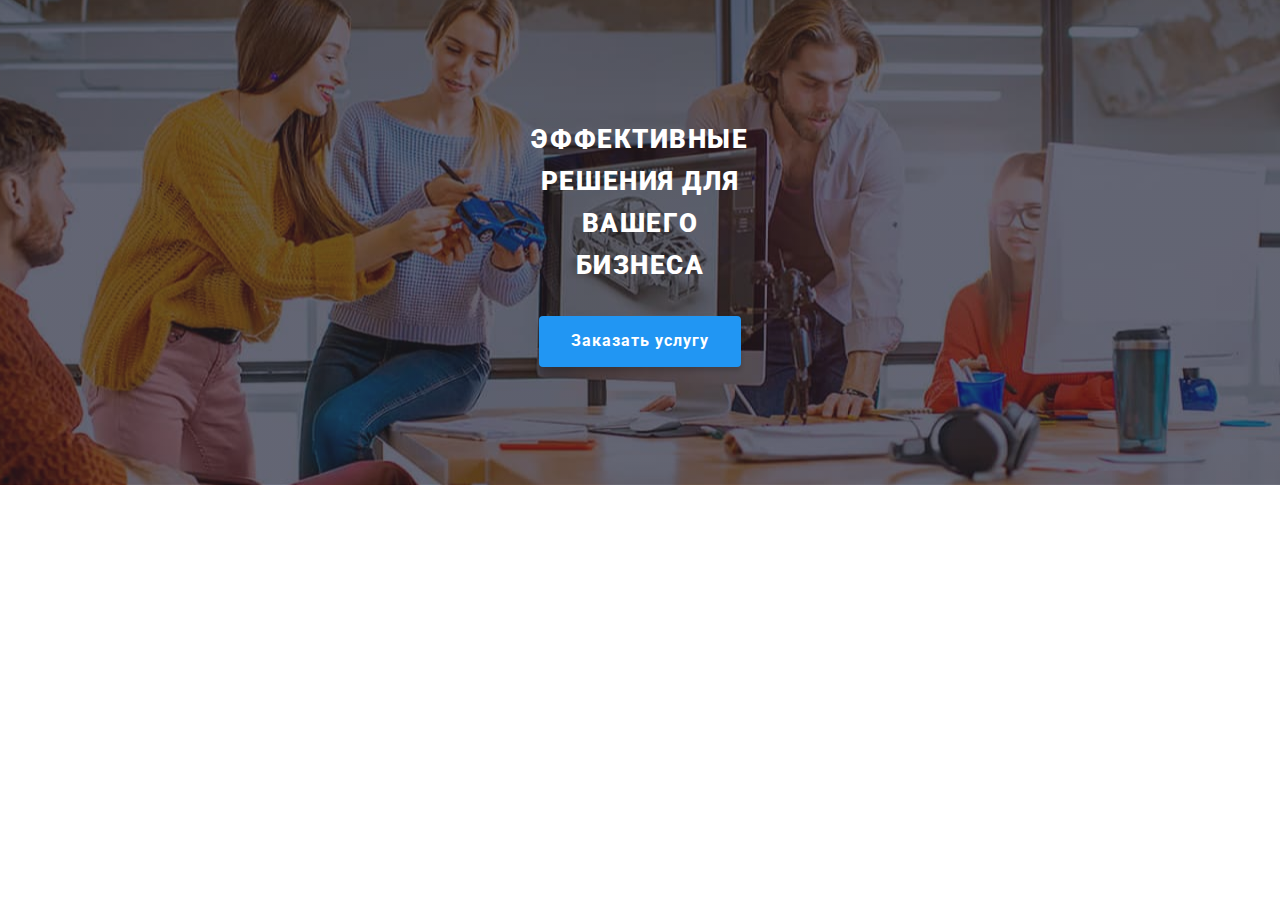
==== index.html @ 1c7ae389 "2" ====
<!DOCTYPE html>
<html lang="ru">
  <head>
    <meta charset="UTF-8" />
    <meta http-equiv="X-UA-Compatible" content="IE=edge" />
    <meta name="viewport" content="width=device-width, initial-scale=1.0" />
    <title>Web Studio</title>
    <link rel="stylesheet" href="https://cdnjs.cloudflare.com/ajax/libs/modern-normalize/1.0.0/modern-normalize.min.css" />
    <link href="https://fonts.googleapis.com/css2?family=Raleway:wght@700&family=Roboto:wght@400;500;700;900&display=swap" rel="stylesheet" />
    <link rel="stylesheet" href="./css/main.min.css" />
  </head>
  <body>
    <!-- Шапка страницы
    <header class="header">
      <div class="container header-section">
        <nav class="site-nav">
          <a href="" class="logo"><span class="logo-web">Web</span>Studio</a>
          <ul class="header-list list">
            <li class="header-list__item">
              <div class="header-current"><a href="" class="header-link current">Студия</a></div>
            </li>
            <li class="header-list__item"><a href="./portfolio.html" class="header-link">Портфолио</a></li>
            <li class="header-list__item"><a href="" class="header-link">Контакты</a></li>
          </ul>
        </nav>
        <ul class="header-adress list">
          <li class="header-adress__item">
            <a href="mailto:info@devstudio.com" class="header-adress__link"
              ><svg class="icon-mail"><use href="./img/symbol-defs.svg#icon-envelope"></use></svg>info@devstudio.com</a
            >
          </li>
          <li class="header-adress__item">
            <a href="tel:+380961111111" class="header-adress__link"
              ><svg class="icon-smartphone"><use href="./img/symbol-defs.svg#icon-smartphone"></use></svg>+38 096 111 11 11</a
            >
          </li>
        </ul>
      </div>
    </header> -->
    <!-- Блок Герой-->
    <main>
      <section class="hero section">
        <div class="container">
          <h1 class="hero__title">Эффективные решения для вашего бизнеса</h1>
          <button type="button" class="hero__btn" name="заказать_услугу" data-modal-open>Заказать услугу</button>
        </div>
      </section>
      <!-- Особенности компании
      <section class="features section">
        <div class="container">
          <h2 hidden>Особенности компании</h2>
          <ul class="features__list list">
            <li class="features__li antenna">
              <h3 class="features__item">Внимание к деталям</h3>
              <p class="features__text">Идейные соображения, а также начало повседневной работы по формированию позиции.</p>
            </li>
            <li class="features__li clock">
              <h3 class="features__item">Пунктуальность</h3>
              <p class="features__text">Задача организации, в особенности же рамки и место обучения кадров влечет за собой.</p>
            </li>
            <li class="features__li diagram">
              <h3 class="features__item">Планирование</h3>
              <p class="features__text">Равным образом консультация с широким активом в значительной степени обуславливает.</p>
            </li>
            <li class="features__li astronaut">
              <h3 class="features__item">Современные технологии</h3>
              <p class="features__text">Значимость этих проблем настолько очевидна, что реализация плановых заданий.</p>
            </li>
          </ul>
        </div>
      </section> -->

      <!--Чем мы занимаемся-->
      <!-- <section class="works section">
        <div class="container">
          <h2 class="works__title">Чем мы занимаемся</h2>
          <ul class="works__list list">
            <li class="works__img">
              <div class="works__text">
                <img src="./img/box1.jpg" alt="Програмирование" width="370" />
                <p class="works__p">Десктопные приложения</p>
              </div>
            </li>
            <li class="works__img">
              <div class="works__text">
                <img src="./img/box2.jpg" alt="Разработка приложенний" width="370" />
                <p class="works__p">Мобильные приложения</p>
              </div>
            </li>
            <li class="works__img">
              <div class="works__text">
                <img src="./img/box3.jpg" alt="Графика" width="370" />
                <p class="works__p">Дизайнерские решения</p>
              </div>
            </li>
          </ul>
        </div>
      </section> -->
      <!--Наша команда-->
      <!-- <section class="team section">
        <div class="container">
          <h2 class="team__title">Наша команда</h2>
          <ul class="team__list list">
            <li class="team__item">
              <img class="team__img" src="./img/ИгорьДемьяненко.jpg" alt="Игорь Демьяненко" width="270" />
              <div class="team__card">
                <h3 class="team__name">Игорь Демьяненко</h3>
                <p class="team__text">Product Designer</p>
                <ul class="social list">
                  <li class="social__item">
                    <a href="" class="social__link"
                      ><svg class="social__icon" width="20" height="20"><use href="./img/symbol-defs.svg#icon-instagram"></use></svg>
                    </a>
                  </li>
                  <li class="social__item">
                    <a href="" class="social__link"
                      ><svg class="social__icon" width="20" height="20"><use href="./img/symbol-defs.svg#icon-twitter"></use></svg>
                    </a>
                  </li>
                  <li class="social__item">
                    <a href="" class="social__link"
                      ><svg class="social__icon" width="20" height="20"><use href="./img/symbol-defs.svg#icon-facebook"></use></svg>
                    </a>
                  </li>
                  <li class="social__item">
                    <a href="" class="social__link"
                      ><svg class="social__icon" width="20" height="20"><use href="./img/symbol-defs.svg#icon-linkedin"></use></svg>
                    </a>
                  </li>
                </ul>
              </div>
            </li>
            <li class="team__item">
              <img class="team__img" src="./img/ОльгаРепина.jpg" alt="Ольга Репина" width="270" />
              <div class="team__card">
                <h3 class="team__name">Ольга Репина</h3>
                <p class="team__text">Frontend Developer</p>
                <ul class="social list">
                  <li class="social__item">
                    <a href="" class="social__link"
                      ><svg class="social__icon" width="20" height="20"><use href="./img/symbol-defs.svg#icon-instagram"></use></svg>
                    </a>
                  </li>
                  <li class="social__item">
                    <a href="" class="social__link"
                      ><svg class="social__icon" width="20" height="20"><use href="./img/symbol-defs.svg#icon-twitter"></use></svg>
                    </a>
                  </li>
                  <li class="social__item">
                    <a href="" class="social__link"
                      ><svg class="social__icon" width="20" height="20"><use href="./img/symbol-defs.svg#icon-facebook"></use></svg>
                    </a>
                  </li>
                  <li class="social__item">
                    <a href="" class="social__link"
                      ><svg class="social__icon" width="20" height="20"><use href="./img/symbol-defs.svg#icon-linkedin"></use></svg>
                    </a>
                  </li>
                </ul>
              </div>
            </li>
            <li class="team__item">
              <img class="team__img" src="./img/НиколайТарасов.jpg" alt="Николай Тарасов" width="270" />
              <div class="team__card">
                <h3 class="team__name">Николай Тарасов</h3>
                <p class="team__text">Marketing</p>
                <ul class="social list">
                  <li class="social__item">
                    <a href="" class="social__link"
                      ><svg class="social__icon" width="20" height="20"><use href="./img/symbol-defs.svg#icon-instagram"></use></svg>
                    </a>
                  </li>
                  <li class="social__item">
                    <a href="" class="social__link"
                      ><svg class="social__icon" width="20" height="20"><use href="./img/symbol-defs.svg#icon-twitter"></use></svg>
                    </a>
                  </li>
                  <li class="social__item">
                    <a href="" class="social__link"
                      ><svg class="social__icon" width="20" height="20"><use href="./img/symbol-defs.svg#icon-facebook"></use></svg>
                    </a>
                  </li>
                  <li class="social__item">
                    <a href="" class="social__link"
                      ><svg class="social__icon" width="20" height="20"><use href="./img/symbol-defs.svg#icon-linkedin"></use></svg>
                    </a>
                  </li>
                </ul>
              </div>
            </li>
            <li class="team__item">
              <img class="team__img" src="./img/МихаилЕрмаков.jpg" alt="Михаил Ермаков" width="270" />
              <div class="team__card">
                <h3 class="team__name">Михаил Ермаков</h3>
                <p class="team__text">UI Designer</p>
                <ul class="social list">
                  <li class="social__item">
                    <a href="" class="social__link"
                      ><svg class="social__icon" width="20" height="20"><use href="./img/symbol-defs.svg#icon-instagram"></use></svg>
                    </a>
                  </li>
                  <li class="social__item">
                    <a href="" class="social__link"
                      ><svg class="social__icon" width="20" height="20"><use href="./img/symbol-defs.svg#icon-twitter"></use></svg>
                    </a>
                  </li>
                  <li class="social__item">
                    <a href="" class="social__link"
                      ><svg class="social__icon" width="20" height="20"><use href="./img/symbol-defs.svg#icon-facebook"></use></svg>
                    </a>
                  </li>
                  <li class="social__item">
                    <a href="" class="social__link"
                      ><svg class="social__icon" width="20" height="20"><use href="./img/symbol-defs.svg#icon-linkedin"></use></svg>
                    </a>
                  </li>
                </ul>
              </div>
            </li>
          </ul>
        </div>
      </section>
      <section class="clients section">
        <div class="container">
          <h1 class="clients__title">Постоянные клиенты</h1>
          <ul class="clients__list list">
            <li class="clients__item">
              <a class="clients__link" href=""
                ><svg width="106" height="60"><use href="./img/symbol-defs.svg#icon-group-1"></use></svg>
              </a>
            </li>
            <li class="clients__item">
              <a class="clients__link" href=""
                ><svg width="106" height="60"><use href="./img/symbol-defs.svg#icon-group-2"></use></svg>
              </a>
            </li>
            <li class="clients__item">
              <a class="clients__link" href=""
                ><svg width="106" height="60"><use href="./img/symbol-defs.svg#icon-group-3"></use></svg>
              </a>
            </li>
            <li class="clients__item">
              <a class="clients__link" href=""
                ><svg width="106" height="60"><use href="./img/symbol-defs.svg#icon-group-4"></use></svg>
              </a>
            </li>
            <li class="clients__item">
              <a class="clients__link" href=""
                ><svg width="106" height="60"><use href="./img/symbol-defs.svg#icon-group-5"></use></svg>
              </a>
            </li>
            <li class="clients__item">
              <a class="clients__link" href=""
                ><svg width="106" height="60"><use href="./img/symbol-defs.svg#icon-group-6"></use></svg>
              </a>
            </li>
          </ul>
        </div>
      </section>
    </main> -->
    <!--Футер-->
    <!-- <footer class="footer">
      <div class="container">
        <div>
          <a href="" class="footer__logo"> <span class="footer__logo__web"> Web</span>Studio</a>
          <address class="footer-address">
            <ul class="list">
              <li class="footer-adress__item"><p class="footer-adress__text">г. Киев, пр-т Леси Украинки, 26</p></li>
              <li class="footer-adress__item"><a href="mailto:info@devstudio.com" class="footer-adress__link">info@devstudio.com</a></li>
              <li class="footer-adress__item"><a href="tel:+380961111111" class="footer-adress__link">+38 096 111 11 11</a></li>
            </ul>
          </address>
        </div>
        <div class="footer-social">
          <p class="connect">присоединяйтесь</p>
          <ul class="footer-social__list list">
            <li class="footer-social__item">
              <a href="" class="footer-social__icon">
                <svg class="footer-icon-social" width="20" height="20">
                  <use href="./img/symbol-defs.svg#icon-instagram"></use>
                </svg>
              </a>
            </li>
            <li class="footer-social__item">
              <a href="" class="footer-social__icon">
                <svg class="footer-icon-social" width="20" height="20">
                  <use href="./img/symbol-defs.svg#icon-twitter"></use>
                </svg>
              </a>
            </li>
            <li class="footer-social__item">
              <a href="" class="footer-social__icon">
                <svg class="footer-icon-social" width="20" height="20">
                  <use href="./img/symbol-defs.svg#icon-facebook"></use>
                </svg>
              </a>
            </li>
            <li class="footer-social__item">
              <a href="" class="footer-social__icon">
                <svg class="footer-icon-social" width="20" height="20">
                  <use href="./img/symbol-defs.svg#icon-linkedin"></use>
                </svg>
              </a>
            </li>
          </ul>
        </div>

        <form name="footer-form" autocomplete="on" class="footer__subscribe">
          <label for="email" class="footer-form__title">Подпишитесь на рассылку</label>
          <div class="footer-form__container">
            <input class="footer-form__input" type="email" name="email" id="email" placeholder="E-mail" />

            <button type="submit" class="footer-form__button">
              Подписаться
              <svg class="footer-form__icon" width="24" height="24">
                <use href="./img/symbol-defs.svg#icon-send"></use>
              </svg>
            </button>
          </div>
        </form>
      </div>
    </footer> -->
    <!-- ---------------Модальное окно---------------- -->
    <!-- <div class="backdrop is-hidden" data-modal>
      <div class="modal">
        <p class="modal__title">Оставьте свои данные, мы вам перезвоним</p>
        <form class="modal-form">
          <label class="modal-field">
            <span class="modal-field__label">Имя</span>
            <input type="text" name="name" />
            <svg class="modal__name icon" width="18" height="18"><use href="./img/symbol-defs.svg#icon-person"></use></svg>
          </label>
          <label class="modal-field">
            <span class="modal-field__label">Телефон</span>
            <input type="tel" name="tel" />
            <svg class="modal__phone icon" width="18" height="18"><use href="./img/symbol-defs.svg#icon-phone"></use></svg>
          </label>
          <label class="modal-field">
            <span class="modal-field__label">Почта</span>
            <input type="email" name="email" />
            <svg class="modal__mail icon" width="18" height="18"><use href="./img/symbol-defs.svg#icon-mailmodal"></use></svg>
          </label>
          <label class="modal-field">
            <span class="modal-field__label">Комментарий</span>
            <textarea class="comentary" name="comentary" placeholder="Введите текст"></textarea>
          </label>
          <div class="policy">
            <input type="checkbox" class="input-check visually-hidden" id="input-check" name="policy" value="policy" />
            <label for="input-check" class="check__text">Соглашаюсь с рассылкой и принимаю &nbsp;<a href="" class="conditions">Условия договора</a></label>
          </div>
          <button type="submit" class="form__button">Отправить</button>
        </form>
        <button class="modal__btn" data-modal-close>
          <svg class="modal-icon__close" width="18" height="18">
            <use href="./img/symbol-defs.svg#icon-close"></use>
          </svg>
        </button>
      </div>
    </div> -->
    <script src="./js/modal.js"></script>
  </body>
</html>
---- css/main.min.css ----
body{font-family:"Roboto", "sans-serif";color:#757575;font-size:14px;letter-spacing:0.03em;background-color:#fff}.container{padding-left:15px;padding-right:15px;margin-right:auto;margin-left:auto}@media screen and (max-width: 479px){.container{width:100%}}@media screen and (min-width: 480px) and (max-width: 767px){.container{width:480px}}@media screen and (min-width: 768px) and (max-width: 1199px){.container{width:768px}}@media screen and (min-width: 1200px){.container{width:1200px}}@media screen and (max-width: 1199px){.section{padding-top:60px;padding-bottom:60px}}@media screen and (min-width: 1200px){.section{padding-top:94px;padding-bottom:94px}}h1,h2,h3,h4,h5,h6,p,ul{margin:0;padding:0}img{display:block;max-width:100%;height:auto}a{text-decoration:none}.list{list-style:none}.visually-hidden{position:absolute;width:1px;height:1px;margin:-1px;border:0;padding:0;white-space:nowrap;clip-path:inset(100%);clip:rect(0 0 0 0);overflow:hidden}.logo{font-family:"Raleway";font-weight:700;font-size:26px;line-height:1.19;color:#000;align-items:center;display:block;padding-top:24px;padding-bottom:25px}.logo-web{color:#2196f3}.header .container{border-bottom:1px solid #ececec}.header-section{display:flex;align-items:center;text-align:center}.site-nav{display:flex}.header-list{display:flex;margin-left:93px}.header-link{font-weight:500;line-height:1.14;letter-spacing:0.02em;color:#212121;align-items:center;display:block;padding-top:32px;padding-bottom:32px;transition:color 250ms cubic-bezier(0.4, 0, 0.2, 1)}.header-link:hover,.header-link:focus{color:#2196f3}.header-link.current{color:#2196f3}.header-list .header-list__item:not(:last-child){margin-right:50px}.header-current{display:block;position:relative}.header-current::after{display:block;content:"";position:absolute;left:0;bottom:0;width:100%;height:4px;background-color:#2196f3;border-radius:2px}.header-adress{display:flex;margin-left:auto}.header-adress__link{display:flex;align-items:center;font-weight:500;line-height:1.14;letter-spacing:0.02em;color:#757575;padding-top:32px;padding-bottom:32px;transition:color 250ms cubic-bezier(0.4, 0, 0.2, 1)}.header-adress__link:hover,.header-adress__link:focus{color:#2196f3}.header-adress .header-adress__item:not(:last-child){margin-right:30px}.icon-mail{width:16px;height:12px;margin-right:10px;fill:currentColor}.icon-smartphone{width:10px;height:16px;margin-right:10px;fill:currentColor}.hero{background-color:#2f303a;text-align:center;padding-top:118px;padding-bottom:118px;background-image:linear-gradient(rgba(47,48,58,0.4), rgba(47,48,58,0.4)),url(../img/hero.jpg);background-repeat:no-repeat;background-size:auto;margin-right:auto;margin-left:auto;background-position:center;width:100%}.hero__title{font-weight:900;font-size:26px;line-height:1.62;letter-spacing:0.06em;text-transform:uppercase;color:#fff;width:220px;margin-top:0;margin-bottom:30px;margin-left:auto;margin-right:auto}.hero__btn{cursor:pointer;font-family:inherit;font-weight:700;font-size:16px;line-height:1.88;letter-spacing:0.06em;color:#fff;background:#2196f3;box-shadow:0px 4px 4px rgba(0,0,0,0.15);border-radius:4px;border:none;padding:10px 32px;transition:background-color 250ms cubic-bezier(0.4, 0, 0.2, 1),filter cubic-bezier(0.4, 0, 0.2, 1)}.hero__btn:hover,.hero__btn:focus{background-color:#188ce8;filter:drop-shadow(0px 4px 4px rgba(0,0,0,0.25))}.backdrop{position:fixed;top:0;left:0;width:100%;height:100%;background-color:rgba(0,0,0,0.2);transition:opacity 500ms cubic-bezier(0.4, 0, 0.2, 1),visibility 500ms cubic-bezier(0.4, 0, 0.2, 1)}.backdrop.is-hidden{opacity:0;pointer-events:none;visibility:hidden}.modal{position:absolute;min-width:528px;min-height:581px;padding:40px;background-color:#fff;left:50%;top:50%;transform:translate(-50%, -50%) scale(1);transition:transform 500ms cubic-bezier(0.4, 0, 0.2, 1);box-shadow:0px 1px 3px rgba(0,0,0,0.12),0px 1px 1px rgba(0,0,0,0.14),0px 2px 1px rgba(0,0,0,0.2);border-radius:4px}.backdrop.is-hidden .modal{transform:translate(-50%, -50%) scale(0)}.modal__btn{position:absolute;cursor:pointer;top:8px;right:8px;display:flex;align-items:center;justify-content:center;background:#fff;border:1px solid rgba(0,0,0,0.1);width:30px;height:30px;border-radius:50%}.modal__btn:hover .modal-icon__close,.modal__btn:focus .modal-icon__close{fill:#2196f3}.modal-icon__close{fill:#000;transition:fill 250ms cubic-bezier(0.4, 0, 0.2, 1)}.modal__title{font-weight:700;font-size:20px;line-height:1.15;text-align:center;margin-bottom:12px;letter-spacing:.03em;color:#212121}.modal-field__label{display:block;font-weight:400;font-size:12px;line-height:1.17;letter-spacing:0.01em;color:#757575;margin-bottom:4px}.modal-field{position:relative;margin-bottom:10px;display:block}.modal-field:last-child{margin-bottom:20px}.modal-field input{padding-left:42px;width:100%;height:40px;border:1px solid rgba(33,33,33,0.2);border-radius:4px;transition:border-color 250ms cubic-bezier(0.4, 0, 0.2, 1)}input:hover,input:focus{border-color:#2196f3;outline:none}.icon{transition:fill cubic-bezier(0.4, 0, 0.2, 1);pointer-events:none}input:hover+.icon,input:focus+.icon{fill:#2196f3}.modal__name{display:block;position:absolute;width:18px;height:18px;bottom:9px;left:12px}.modal__phone{display:block;position:absolute;width:18px;height:18px;bottom:9px;left:12px}.modal__mail{display:block;position:absolute;width:18px;height:18px;bottom:9px;left:12px}.comentary{display:block;resize:none;padding:12px 16px;margin-bottom:20px;width:100%;height:120px;border:1px solid rgba(33,33,33,0.2);box-sizing:border-box;border-radius:4px;transition:border-color 250ms cubic-bezier(0.4, 0, 0.2, 1)}.comentary:hover,.comentary:focus{border-color:#2196f3;outline:none}.comentary::placeholder{font-weight:400;font-size:12px;line-height:14px;letter-spacing:0.01em;color:rgba(117,117,117,0.5)}.policy{margin-bottom:30px}.check__text{display:flex;text-align:center;align-items:center;justify-content:center;font-size:14px;line-height:1.71;letter-spacing:.03em;color:#757575}.check__text::before{content:"";cursor:pointer;width:16px;height:15px;border:1px solid #212121;border-radius:3px;margin-right:8px;color:#212121;transition:background-color 250ms cubic-bezier(0.4, 0, 0.2, 1),border 250ms cubic-bezier(0.4, 0, 0.2, 1),background-image 250ms cubic-bezier(0.4, 0, 0.2, 1)}.input-check:checked+.check__text::before{background-color:#2196f3;border:none;background-image:url(/img/icon-check.svg)}.conditions{color:#2196f3;text-decoration:underline}.form__button{display:block;cursor:pointer;width:200px;height:50px;margin-left:auto;margin-right:auto;background-color:#2196f3;border-radius:4px;border:none;box-shadow:0px 4px 4px rgba(0,0,0,0.15);align-items:center;text-align:center;letter-spacing:0.06em;color:#fff;transition:backgorund-color 250ms cubic-bezier(0.4, 0, 0.2, 1)}.form__button:hover,.form__button:focus{background-color:#188ce8}.features{display:flex;flex-direction:column}.features__list{display:flex;flex-direction:row}.features__li{display:block}.features__li::before{content:"";display:block;width:270px;height:120px;margin-bottom:30px;background-color:#f5f4fa;background-repeat:no-repeat;background-position:center}.features__li:not(:last-child){margin-right:30px}.features__item{font-size:14px;font-weight:700;line-height:1.14;text-transform:uppercase;color:#212121;letter-spacing:.03em;margin-bottom:10px}.features__text{line-height:1.71;color:#757575;font-weight:400;letter-spacing:.03em;font-size:14px}.antenna::before{background-image:url(../img/features/antenna.svg)}.clock::before{background-image:url(../img/features/clock.svg)}.diagram::before{background-image:url(../img/features/diagram.svg)}.astronaut::before{background-image:url(../img/features/astronaut.svg)}.works{padding-top:0}.works__title{font-weight:700;font-size:36px;line-height:1.17;text-align:center;color:#212121;margin-bottom:50px}.works__list{display:flex}.works__img{display:block}.works__img:not(:last-child){margin-right:30px}.works__text{display:block;position:relative}.works__p{display:flex;position:absolute;width:370px;height:70px;font-weight:700;font-size:14px;line-height:16px;align-items:center;justify-content:center;letter-spacing:0.03em;text-transform:uppercase;color:#fff;background-color:rgba(47,48,58,0.8);transform:translateY(-100%)}.team{background-color:#f5f4fa;display:flex;flex-direction:column}.team__title{display:block;margin-bottom:50px;font-weight:700;font-size:36px;line-height:1.17;text-align:center;color:#212121;letter-spacing:.03em}.team__list{display:flex}.team__item{width:270px;display:block;flex-direction:column;align-items:center;box-shadow:0px 1px 3px rgba(0,0,0,0.12),0px 1px 1px rgba(0,0,0,0.14),0px 2px 1px rgba(0,0,0,0.2);border-radius:0px 0px 4px 4px;background-color:#fff}.team__item:not(:last-child){margin-right:30px}.team__img{display:block}.team__name{display:block;margin-bottom:10px;font-weight:500;font-size:16px;line-height:1.19;text-align:center;color:#212121}.team__text{font-size:16px;line-height:1.19;text-align:center;color:#757575;margin-bottom:16px}.team__card{padding-top:30px;padding-bottom:30px}.social{display:flex;justify-content:center}.social__item{margin-right:10px}.social__item:last-child{margin:0}.social__link{display:flex;width:44px;height:44px;align-items:center;justify-content:center;color:#afb1b8;fill:currentColor;border-radius:50px;transition:background-color 250ms cubic-bezier(0.4, 0, 0.2, 1),color 250ms cubic-bezier(0.4, 0, 0.2, 1)}.social__link:hover,.social__link:focus{background-color:#2196f3;color:#fff}.clients{display:flex;flex-direction:column;text-align:center}.clients__title{display:block;margin-bottom:50px;font-weight:700;font-size:36px;line-height:1.17;text-align:center;color:#212121;letter-spacing:.03em}.clients__list{display:flex;align-items:center;text-align:center;justify-content:center}.clients__link{display:flex;align-items:center;text-align:center;width:170px;height:92px;justify-content:center;border:1px solid #afb1b8;border-radius:4px;color:#afb1b8;fill:currentColor;transition:color 250ms cubic-bezier(0.4, 0, 0.2, 1),border 250ms cubic-bezier(0.4, 0, 0.2, 1)}.clients__link:hover,.clients__link:focus{border:1px solid #2196f3;color:#2196f3}.clients__item:not(:last-child){margin-right:30px}.filter{padding-top:94px;padding-bottom:94px}.filter__list{display:flex;margin-bottom:50px;justify-content:center}.filter__btn{cursor:pointer;border:none;font-family:"Roboto";font-weight:500;font-size:16px;line-height:1.62;text-align:center;background-color:#f5f4fa;color:#212121;padding:6px 22px;border-color:transparent;border-radius:4px;transition:box-shadow 250ms cubic-bezier(0.4, 0, 0.2, 1),background-color 250ms cubic-bezier(0.4, 0, 0.2, 1),color 250ms cubic-bezier(0.4, 0, 0.2, 1)}.filter__btn:hover,.filter__btn:focus{color:#fff;background-color:#2196f3;box-shadow:0px 3px 1px rgba(0,0,0,0.1),0px 1px 2px rgba(0,0,0,0.08),0px 2px 2px rgba(0,0,0,0.12)}.filter__item:not(:last-child){margin-right:8px}.portfolio-list{display:flex;flex-wrap:wrap}.portfolio-card{display:block;width:370px;margin-right:30px;margin-bottom:30px;border-bottom:1px solid #eeeeee}.portfolio-card:nth-child(3n){margin-right:0}.portfolio-card__link{display:block;position:relative;font-weight:700;font-size:18px;line-height:2;letter-spacing:0.06em;color:#212121;text-decoration:none;background-color:#fff;background-size:contain;transition:box-shadow 250ms cubic-bezier(0.4, 0, 0.2, 1)}.portfolio-card__link:hover,.portfolio-card__link:focus{box-shadow:0px 1px 1px rgba(0,0,0,0.12),0px 4px 4px rgba(0,0,0,0.06),1px 4px 6px rgba(0,0,0,0.16)}.card-hover{display:block;position:relative;overflow:hidden}.card-hover__text{position:absolute;font-weight:400;font-size:18px;line-height:1.55;letter-spacing:0.03em;color:#fff;background-color:rgba(33,150,243,0.9);bottom:0;left:0;padding:63px 24px;transform:translateY(101%);transition:transform 250ms cubic-bezier(0.4, 0, 0.2, 1)}.portfolio-card__link:hover .card-hover__text,.portfolio-card__link:focus .card-hover__text{transform:translateY(0)}.portfolio-card__text{padding:24px 20px}.portfolio-card__name{font-weight:700;font-size:18px;line-height:2;letter-spacing:0.06em;color:#212121;display:block;margin-bottom:4px}.portfolio-filter-text{font-weight:400;font-size:16px;line-height:1.88;color:#757575}.footer{background:#2f303a;padding-top:60px;padding-bottom:60px}.footer>.container{display:flex;align-items:baseline}.footer__logo{font-family:"Raleway";font-weight:700;font-size:26px;line-height:1.19;color:#fff;display:block;margin-bottom:20px}.footer__logo__web{color:#2196f3}.footer-address{display:block}.footer-adress__text{font-style:normal;line-height:1.71;color:#fff}.footer-adress__item:not(:last-child){margin-bottom:9px}.footer-adress__link{font-style:normal;line-height:1.71;color:rgba(255,255,255,0.6);transition:color 250ms cubic-bezier(0.4, 0, 0.2, 1)}.footer-adress__link:hover,.footer-adress__link:focus{color:#2196f3}.connect{font-weight:700;font-size:14px;line-height:1.1428;letter-spacing:0.03em;text-transform:uppercase;margin-bottom:20px;color:#fff}.footer-social{margin-left:70px}.footer-social__list{display:flex}.footer-social__item:not(:last-child){margin-right:10px}.footer-social__icon{display:flex;color:#fff;fill:currentColor;width:44px;height:44px;align-items:center;justify-content:center;background-color:rgba(255,255,255,0.1);border-radius:50%;transition:background-color 250ms cubic-bezier(0.4, 0, 0.2, 1)}.footer-social__icon:hover,.footer-social__icon:focus{background-color:#2196f3}.footer__subscribe{display:block;margin-left:93px}.footer-form__title{display:block;font-weight:700;font-size:14px;line-height:1.1428;letter-spacing:0.03em;text-transform:uppercase;margin-bottom:20px;color:#fff}.footer-form__container{display:flex}.footer-form__input{width:358px;height:50px;font-weight:400;font-size:16px;line-height:1.25;margin:0;padding:15px 16px;color:#fff;border:1px solid rgba(255,255,255,0.3);filter:drop-shadow(0px 4px 4px rgba(0,0,0,0.15));border-radius:4px;background-color:transparent}.footer-form__button{display:flex;justify-content:center;align-items:center;width:200px;height:50px;margin-left:12px;cursor:pointer;font-family:inherit;font-weight:700;font-size:16px;line-height:1.88;letter-spacing:0.06em;color:#fff;background-color:#2196f3;border-radius:4px;box-shadow:0px 4px 4px rgba(0,0,0,0.15);border-radius:4px;border:none;transition:background-color 250ms cubic-bezier(0.4, 0, 0.2, 1),filter cubic-bezier(0.4, 0, 0.2, 1)}.footer-form__button:hover,.footer-form__button:focus{background-color:#188ce8;filter:drop-shadow(0px 4px 4px rgba(0,0,0,0.25))}.footer-form__icon{display:block;margin-left:10px;fill:currentColor}
/*# sourceMappingURL=main.min.css.map */
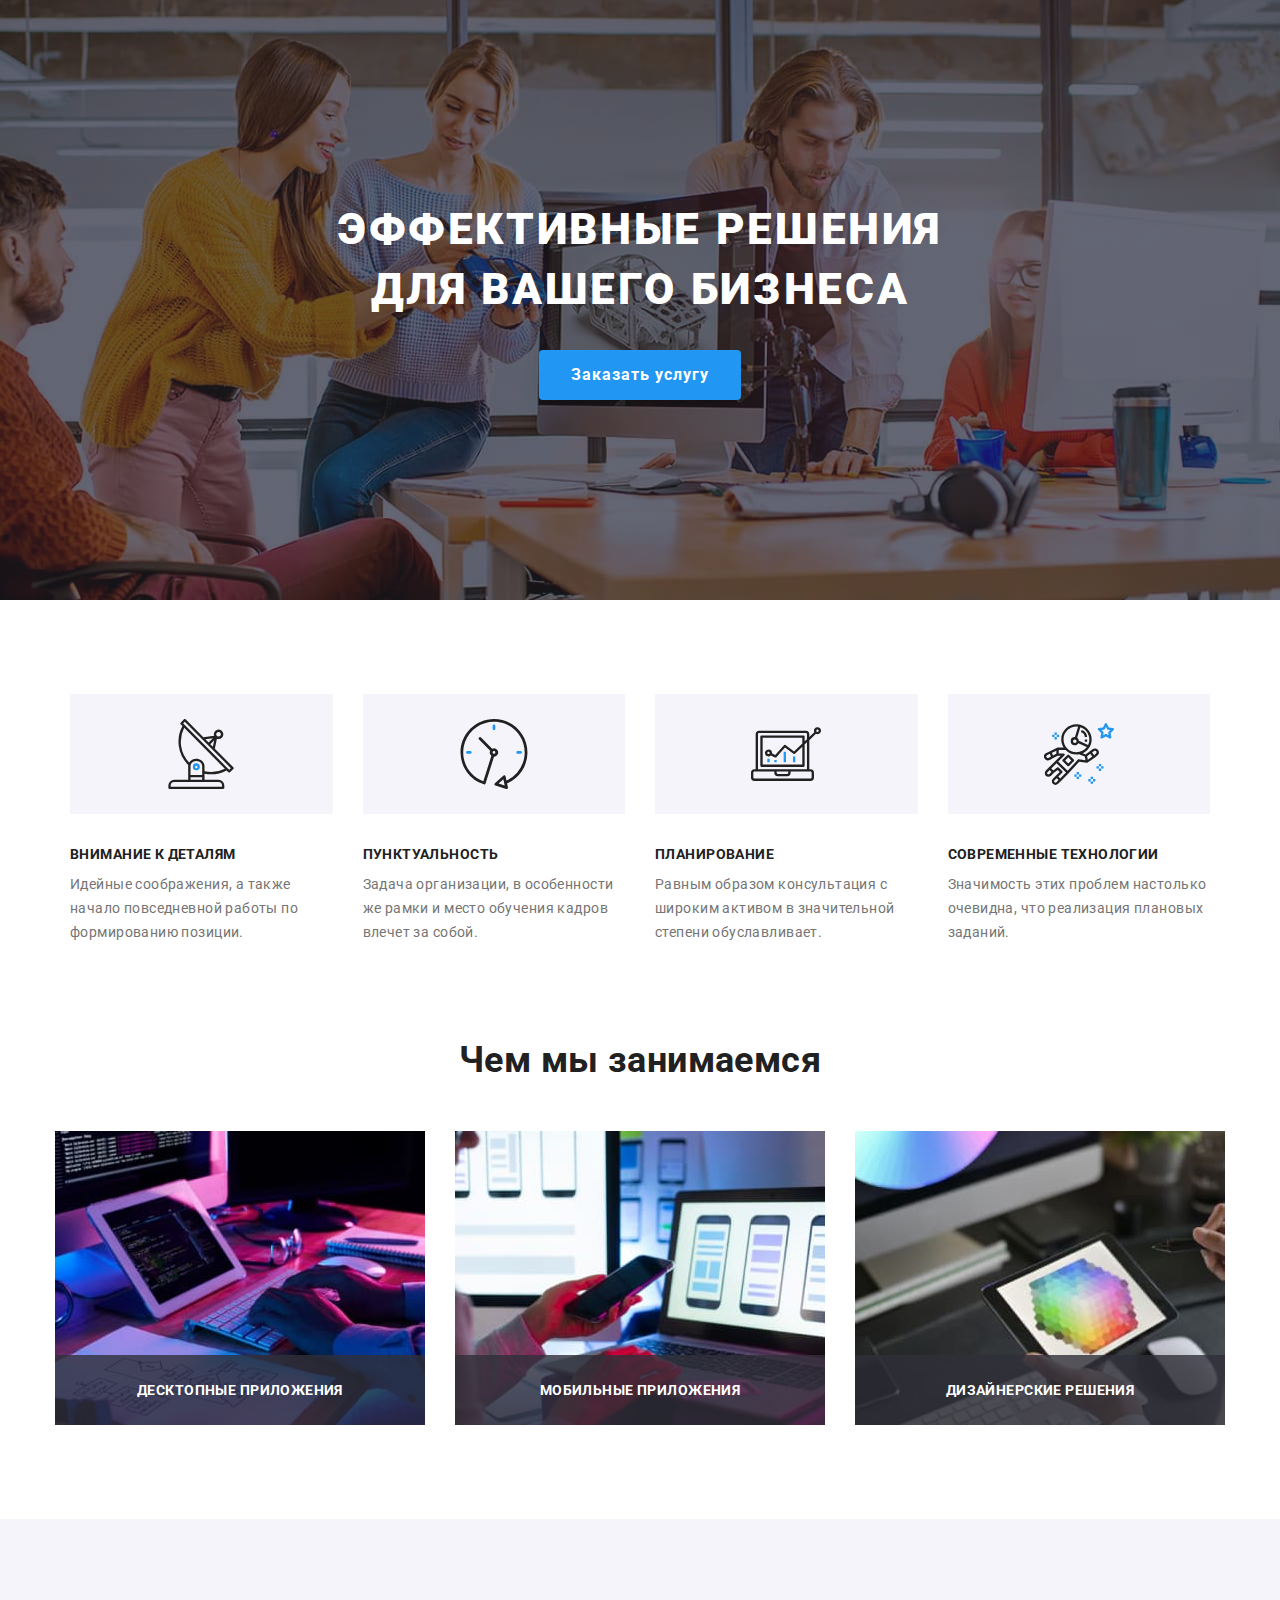
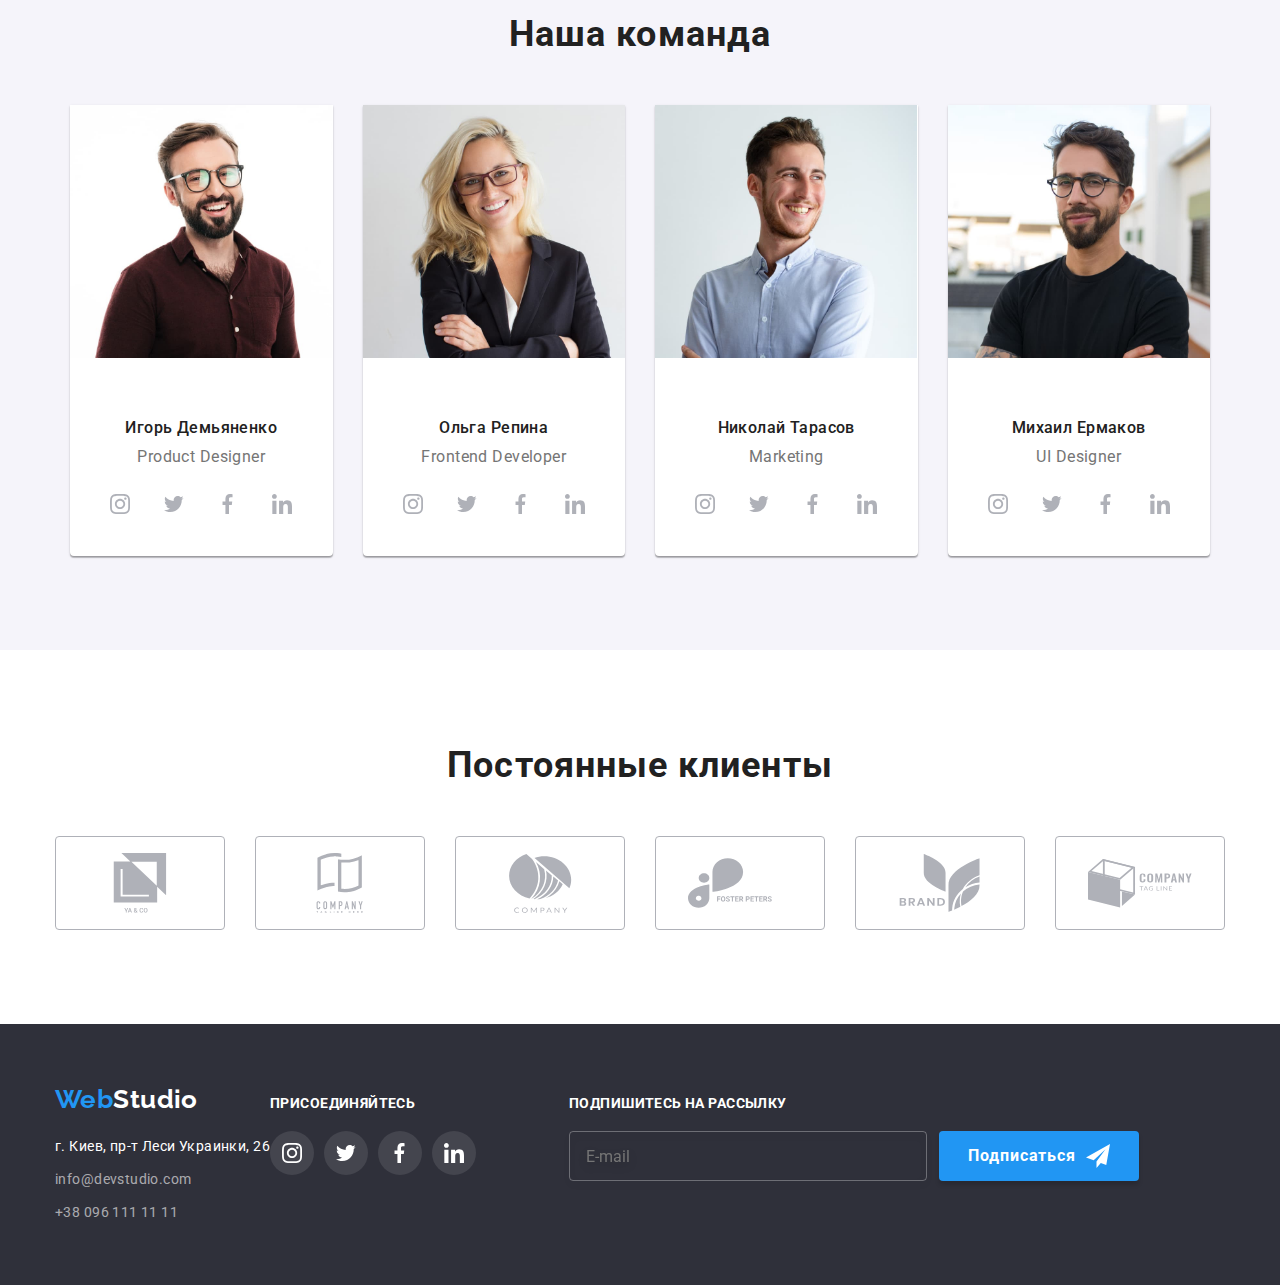
==== commit e5faa633: "3" ====
--- a/index.html
+++ b/index.html
@@ -45,7 +45,7 @@
           <button type="button" class="hero__btn" name="заказать_услугу" data-modal-open>Заказать услугу</button>
         </div>
       </section>
-      <!-- Особенности компании
+      <!-- Особенности компании -->
       <section class="features section">
         <div class="container">
           <h2 hidden>Особенности компании</h2>
@@ -68,10 +68,10 @@
             </li>
           </ul>
         </div>
-      </section> -->
+      </section>
 
       <!--Чем мы занимаемся-->
-      <!-- <section class="works section">
+      <section class="works section">
         <div class="container">
           <h2 class="works__title">Чем мы занимаемся</h2>
           <ul class="works__list list">
@@ -95,14 +95,20 @@
             </li>
           </ul>
         </div>
-      </section> -->
+      </section>
       <!--Наша команда-->
-      <!-- <section class="team section">
+      <section class="team section">
         <div class="container">
           <h2 class="team__title">Наша команда</h2>
           <ul class="team__list list">
             <li class="team__item">
-              <img class="team__img" src="./img/ИгорьДемьяненко.jpg" alt="Игорь Демьяненко" width="270" />
+              <picture class="team__img">
+                <source srcset="./img/ИгорьДемьяненко.jpg 1x, ./img/ИгорьДемьяненко-2х.jpg 2x" media="(min-width: 1200px)" />
+                <source srcset="./img/ИгорьДемьяненко-tab1x.jpg 1x, ./img/ИгорьДемьяненко-tab2x.jpg 2x" media="(min-width: 768px)" />
+                <source srcset="./img/ИгорьДемьяненко-mob1x.jpg 1x, ./img/ИгорьДемьяненко-mob2x.jpg 2x" media="(max-width: 767px)" />
+
+                <img src="./img/ИгорьДемьяненко.jpg 1x, ./img/ИгорьДемьяненко-2х.jpg 2x" alt="Игорь" />
+              </picture>
               <div class="team__card">
                 <h3 class="team__name">Игорь Демьяненко</h3>
                 <p class="team__text">Product Designer</p>
@@ -131,7 +137,13 @@
               </div>
             </li>
             <li class="team__item">
-              <img class="team__img" src="./img/ОльгаРепина.jpg" alt="Ольга Репина" width="270" />
+              <picture class="team__img">
+                <source srcset="./img/ОльгаРепина.jpg 1x, ./img/ОльгаРепина-2х.jpg 2x" media="(min-width: 1200px)" />
+                <source srcset="./img/ОльгаРепина-tab1x.jpg 1x, ./img/ОльгаРепина-tab2x.jpg 2x" media="(min-width: 768px)" />
+                <source srcset="./img/ОльгаРепина-mob1x.jpg 1x, ./img/ОльгаРепина-mob2x.jpg 2x" media="(max-width: 767px)" />
+
+                <img src="./img/ОльгаРепина.jpg 1x, ./img/ОльгаРепина-2х.jpg 2x" alt="Ольга" />
+              </picture>
               <div class="team__card">
                 <h3 class="team__name">Ольга Репина</h3>
                 <p class="team__text">Frontend Developer</p>
@@ -160,7 +172,13 @@
               </div>
             </li>
             <li class="team__item">
-              <img class="team__img" src="./img/НиколайТарасов.jpg" alt="Николай Тарасов" width="270" />
+              <picture class="team__img">
+                <source srcset="./img/НиколайТарасов.jpg 1x, ./img/НиколайТарасов-2х.jpg 2x" media="(min-width: 1200px)" />
+                <source srcset="./img/НиколайТарасов-tab1x.jpg 1x, ./img/НиколайТарасов-tab2x.jpg 2x" media="(min-width: 768px)" />
+                <source srcset="./img/НиколайТарасов-mob1x.jpg 1x, ./img/НиколайТарасов-mob2x.jpg 2x" media="(max-width: 767px)" />
+
+                <img src="./img/НиколайТарасов.jpg 1x, ./img/НиколайТарасов-2х.jpg 2x" alt="Николай" />
+              </picture>
               <div class="team__card">
                 <h3 class="team__name">Николай Тарасов</h3>
                 <p class="team__text">Marketing</p>
@@ -189,7 +207,13 @@
               </div>
             </li>
             <li class="team__item">
-              <img class="team__img" src="./img/МихаилЕрмаков.jpg" alt="Михаил Ермаков" width="270" />
+              <picture class="team__img">
+                <source srcset="./img/МихаилЕрмаков.jpg 1x, ./img/МихаилЕрмаков-2х.jpg 2x" media="(min-width: 1200px)" />
+                <source srcset="./img/МихаилЕрмаков-tab1x.jpg 1x, ./img/МихаилЕрмаков-tab2x.jpg 2x" media="(min-width: 768px)" />
+                <source srcset="./img/МихаилЕрмаков-mob1x.jpg 1x, ./img/МихаилЕрмаков-mob2x.jpg 2x" media="(max-width: 767px)" />
+
+                <img src="./img/МихаилЕрмаков.jpg 1x, ./img/МихаилЕрмаков-2х.jpg 2x" alt="Михаил" />
+              </picture>
               <div class="team__card">
                 <h3 class="team__name">Михаил Ермаков</h3>
                 <p class="team__text">UI Designer</p>
@@ -220,8 +244,9 @@
           </ul>
         </div>
       </section>
+      <!-- Клиенты -->
       <section class="clients section">
-        <div class="container">
+        <div class="container clients__content">
           <h1 class="clients__title">Постоянные клиенты</h1>
           <ul class="clients__list list">
             <li class="clients__item">
@@ -257,14 +282,14 @@
           </ul>
         </div>
       </section>
-    </main> -->
+    </main>
     <!--Футер-->
-    <!-- <footer class="footer">
+    <footer class="footer">
       <div class="container">
-        <div>
+        <div class="footer__part">
           <a href="" class="footer__logo"> <span class="footer__logo__web"> Web</span>Studio</a>
           <address class="footer-address">
-            <ul class="list">
+            <ul class="footer-address__list list">
               <li class="footer-adress__item"><p class="footer-adress__text">г. Киев, пр-т Леси Украинки, 26</p></li>
               <li class="footer-adress__item"><a href="mailto:info@devstudio.com" class="footer-adress__link">info@devstudio.com</a></li>
               <li class="footer-adress__item"><a href="tel:+380961111111" class="footer-adress__link">+38 096 111 11 11</a></li>
@@ -319,7 +344,7 @@
           </div>
         </form>
       </div>
-    </footer> -->
+    </footer>
     <!-- ---------------Модальное окно---------------- -->
     <!-- <div class="backdrop is-hidden" data-modal>
       <div class="modal">
--- a/css/main.min.css
+++ b/css/main.min.css
@@ -1,2 +1,2 @@
-body{font-family:"Roboto", "sans-serif";color:#757575;font-size:14px;letter-spacing:0.03em;background-color:#fff}.container{padding-left:15px;padding-right:15px;margin-right:auto;margin-left:auto}@media screen and (max-width: 479px){.container{width:100%}}@media screen and (min-width: 480px) and (max-width: 767px){.container{width:480px}}@media screen and (min-width: 768px) and (max-width: 1199px){.container{width:768px}}@media screen and (min-width: 1200px){.container{width:1200px}}@media screen and (max-width: 1199px){.section{padding-top:60px;padding-bottom:60px}}@media screen and (min-width: 1200px){.section{padding-top:94px;padding-bottom:94px}}h1,h2,h3,h4,h5,h6,p,ul{margin:0;padding:0}img{display:block;max-width:100%;height:auto}a{text-decoration:none}.list{list-style:none}.visually-hidden{position:absolute;width:1px;height:1px;margin:-1px;border:0;padding:0;white-space:nowrap;clip-path:inset(100%);clip:rect(0 0 0 0);overflow:hidden}.logo{font-family:"Raleway";font-weight:700;font-size:26px;line-height:1.19;color:#000;align-items:center;display:block;padding-top:24px;padding-bottom:25px}.logo-web{color:#2196f3}.header .container{border-bottom:1px solid #ececec}.header-section{display:flex;align-items:center;text-align:center}.site-nav{display:flex}.header-list{display:flex;margin-left:93px}.header-link{font-weight:500;line-height:1.14;letter-spacing:0.02em;color:#212121;align-items:center;display:block;padding-top:32px;padding-bottom:32px;transition:color 250ms cubic-bezier(0.4, 0, 0.2, 1)}.header-link:hover,.header-link:focus{color:#2196f3}.header-link.current{color:#2196f3}.header-list .header-list__item:not(:last-child){margin-right:50px}.header-current{display:block;position:relative}.header-current::after{display:block;content:"";position:absolute;left:0;bottom:0;width:100%;height:4px;background-color:#2196f3;border-radius:2px}.header-adress{display:flex;margin-left:auto}.header-adress__link{display:flex;align-items:center;font-weight:500;line-height:1.14;letter-spacing:0.02em;color:#757575;padding-top:32px;padding-bottom:32px;transition:color 250ms cubic-bezier(0.4, 0, 0.2, 1)}.header-adress__link:hover,.header-adress__link:focus{color:#2196f3}.header-adress .header-adress__item:not(:last-child){margin-right:30px}.icon-mail{width:16px;height:12px;margin-right:10px;fill:currentColor}.icon-smartphone{width:10px;height:16px;margin-right:10px;fill:currentColor}.hero{background-color:#2f303a;text-align:center;padding-top:118px;padding-bottom:118px;background-image:linear-gradient(rgba(47,48,58,0.4), rgba(47,48,58,0.4)),url(../img/hero.jpg);background-repeat:no-repeat;background-size:auto;margin-right:auto;margin-left:auto;background-position:center;width:100%}.hero__title{font-weight:900;font-size:26px;line-height:1.62;letter-spacing:0.06em;text-transform:uppercase;color:#fff;width:220px;margin-top:0;margin-bottom:30px;margin-left:auto;margin-right:auto}.hero__btn{cursor:pointer;font-family:inherit;font-weight:700;font-size:16px;line-height:1.88;letter-spacing:0.06em;color:#fff;background:#2196f3;box-shadow:0px 4px 4px rgba(0,0,0,0.15);border-radius:4px;border:none;padding:10px 32px;transition:background-color 250ms cubic-bezier(0.4, 0, 0.2, 1),filter cubic-bezier(0.4, 0, 0.2, 1)}.hero__btn:hover,.hero__btn:focus{background-color:#188ce8;filter:drop-shadow(0px 4px 4px rgba(0,0,0,0.25))}.backdrop{position:fixed;top:0;left:0;width:100%;height:100%;background-color:rgba(0,0,0,0.2);transition:opacity 500ms cubic-bezier(0.4, 0, 0.2, 1),visibility 500ms cubic-bezier(0.4, 0, 0.2, 1)}.backdrop.is-hidden{opacity:0;pointer-events:none;visibility:hidden}.modal{position:absolute;min-width:528px;min-height:581px;padding:40px;background-color:#fff;left:50%;top:50%;transform:translate(-50%, -50%) scale(1);transition:transform 500ms cubic-bezier(0.4, 0, 0.2, 1);box-shadow:0px 1px 3px rgba(0,0,0,0.12),0px 1px 1px rgba(0,0,0,0.14),0px 2px 1px rgba(0,0,0,0.2);border-radius:4px}.backdrop.is-hidden .modal{transform:translate(-50%, -50%) scale(0)}.modal__btn{position:absolute;cursor:pointer;top:8px;right:8px;display:flex;align-items:center;justify-content:center;background:#fff;border:1px solid rgba(0,0,0,0.1);width:30px;height:30px;border-radius:50%}.modal__btn:hover .modal-icon__close,.modal__btn:focus .modal-icon__close{fill:#2196f3}.modal-icon__close{fill:#000;transition:fill 250ms cubic-bezier(0.4, 0, 0.2, 1)}.modal__title{font-weight:700;font-size:20px;line-height:1.15;text-align:center;margin-bottom:12px;letter-spacing:.03em;color:#212121}.modal-field__label{display:block;font-weight:400;font-size:12px;line-height:1.17;letter-spacing:0.01em;color:#757575;margin-bottom:4px}.modal-field{position:relative;margin-bottom:10px;display:block}.modal-field:last-child{margin-bottom:20px}.modal-field input{padding-left:42px;width:100%;height:40px;border:1px solid rgba(33,33,33,0.2);border-radius:4px;transition:border-color 250ms cubic-bezier(0.4, 0, 0.2, 1)}input:hover,input:focus{border-color:#2196f3;outline:none}.icon{transition:fill cubic-bezier(0.4, 0, 0.2, 1);pointer-events:none}input:hover+.icon,input:focus+.icon{fill:#2196f3}.modal__name{display:block;position:absolute;width:18px;height:18px;bottom:9px;left:12px}.modal__phone{display:block;position:absolute;width:18px;height:18px;bottom:9px;left:12px}.modal__mail{display:block;position:absolute;width:18px;height:18px;bottom:9px;left:12px}.comentary{display:block;resize:none;padding:12px 16px;margin-bottom:20px;width:100%;height:120px;border:1px solid rgba(33,33,33,0.2);box-sizing:border-box;border-radius:4px;transition:border-color 250ms cubic-bezier(0.4, 0, 0.2, 1)}.comentary:hover,.comentary:focus{border-color:#2196f3;outline:none}.comentary::placeholder{font-weight:400;font-size:12px;line-height:14px;letter-spacing:0.01em;color:rgba(117,117,117,0.5)}.policy{margin-bottom:30px}.check__text{display:flex;text-align:center;align-items:center;justify-content:center;font-size:14px;line-height:1.71;letter-spacing:.03em;color:#757575}.check__text::before{content:"";cursor:pointer;width:16px;height:15px;border:1px solid #212121;border-radius:3px;margin-right:8px;color:#212121;transition:background-color 250ms cubic-bezier(0.4, 0, 0.2, 1),border 250ms cubic-bezier(0.4, 0, 0.2, 1),background-image 250ms cubic-bezier(0.4, 0, 0.2, 1)}.input-check:checked+.check__text::before{background-color:#2196f3;border:none;background-image:url(/img/icon-check.svg)}.conditions{color:#2196f3;text-decoration:underline}.form__button{display:block;cursor:pointer;width:200px;height:50px;margin-left:auto;margin-right:auto;background-color:#2196f3;border-radius:4px;border:none;box-shadow:0px 4px 4px rgba(0,0,0,0.15);align-items:center;text-align:center;letter-spacing:0.06em;color:#fff;transition:backgorund-color 250ms cubic-bezier(0.4, 0, 0.2, 1)}.form__button:hover,.form__button:focus{background-color:#188ce8}.features{display:flex;flex-direction:column}.features__list{display:flex;flex-direction:row}.features__li{display:block}.features__li::before{content:"";display:block;width:270px;height:120px;margin-bottom:30px;background-color:#f5f4fa;background-repeat:no-repeat;background-position:center}.features__li:not(:last-child){margin-right:30px}.features__item{font-size:14px;font-weight:700;line-height:1.14;text-transform:uppercase;color:#212121;letter-spacing:.03em;margin-bottom:10px}.features__text{line-height:1.71;color:#757575;font-weight:400;letter-spacing:.03em;font-size:14px}.antenna::before{background-image:url(../img/features/antenna.svg)}.clock::before{background-image:url(../img/features/clock.svg)}.diagram::before{background-image:url(../img/features/diagram.svg)}.astronaut::before{background-image:url(../img/features/astronaut.svg)}.works{padding-top:0}.works__title{font-weight:700;font-size:36px;line-height:1.17;text-align:center;color:#212121;margin-bottom:50px}.works__list{display:flex}.works__img{display:block}.works__img:not(:last-child){margin-right:30px}.works__text{display:block;position:relative}.works__p{display:flex;position:absolute;width:370px;height:70px;font-weight:700;font-size:14px;line-height:16px;align-items:center;justify-content:center;letter-spacing:0.03em;text-transform:uppercase;color:#fff;background-color:rgba(47,48,58,0.8);transform:translateY(-100%)}.team{background-color:#f5f4fa;display:flex;flex-direction:column}.team__title{display:block;margin-bottom:50px;font-weight:700;font-size:36px;line-height:1.17;text-align:center;color:#212121;letter-spacing:.03em}.team__list{display:flex}.team__item{width:270px;display:block;flex-direction:column;align-items:center;box-shadow:0px 1px 3px rgba(0,0,0,0.12),0px 1px 1px rgba(0,0,0,0.14),0px 2px 1px rgba(0,0,0,0.2);border-radius:0px 0px 4px 4px;background-color:#fff}.team__item:not(:last-child){margin-right:30px}.team__img{display:block}.team__name{display:block;margin-bottom:10px;font-weight:500;font-size:16px;line-height:1.19;text-align:center;color:#212121}.team__text{font-size:16px;line-height:1.19;text-align:center;color:#757575;margin-bottom:16px}.team__card{padding-top:30px;padding-bottom:30px}.social{display:flex;justify-content:center}.social__item{margin-right:10px}.social__item:last-child{margin:0}.social__link{display:flex;width:44px;height:44px;align-items:center;justify-content:center;color:#afb1b8;fill:currentColor;border-radius:50px;transition:background-color 250ms cubic-bezier(0.4, 0, 0.2, 1),color 250ms cubic-bezier(0.4, 0, 0.2, 1)}.social__link:hover,.social__link:focus{background-color:#2196f3;color:#fff}.clients{display:flex;flex-direction:column;text-align:center}.clients__title{display:block;margin-bottom:50px;font-weight:700;font-size:36px;line-height:1.17;text-align:center;color:#212121;letter-spacing:.03em}.clients__list{display:flex;align-items:center;text-align:center;justify-content:center}.clients__link{display:flex;align-items:center;text-align:center;width:170px;height:92px;justify-content:center;border:1px solid #afb1b8;border-radius:4px;color:#afb1b8;fill:currentColor;transition:color 250ms cubic-bezier(0.4, 0, 0.2, 1),border 250ms cubic-bezier(0.4, 0, 0.2, 1)}.clients__link:hover,.clients__link:focus{border:1px solid #2196f3;color:#2196f3}.clients__item:not(:last-child){margin-right:30px}.filter{padding-top:94px;padding-bottom:94px}.filter__list{display:flex;margin-bottom:50px;justify-content:center}.filter__btn{cursor:pointer;border:none;font-family:"Roboto";font-weight:500;font-size:16px;line-height:1.62;text-align:center;background-color:#f5f4fa;color:#212121;padding:6px 22px;border-color:transparent;border-radius:4px;transition:box-shadow 250ms cubic-bezier(0.4, 0, 0.2, 1),background-color 250ms cubic-bezier(0.4, 0, 0.2, 1),color 250ms cubic-bezier(0.4, 0, 0.2, 1)}.filter__btn:hover,.filter__btn:focus{color:#fff;background-color:#2196f3;box-shadow:0px 3px 1px rgba(0,0,0,0.1),0px 1px 2px rgba(0,0,0,0.08),0px 2px 2px rgba(0,0,0,0.12)}.filter__item:not(:last-child){margin-right:8px}.portfolio-list{display:flex;flex-wrap:wrap}.portfolio-card{display:block;width:370px;margin-right:30px;margin-bottom:30px;border-bottom:1px solid #eeeeee}.portfolio-card:nth-child(3n){margin-right:0}.portfolio-card__link{display:block;position:relative;font-weight:700;font-size:18px;line-height:2;letter-spacing:0.06em;color:#212121;text-decoration:none;background-color:#fff;background-size:contain;transition:box-shadow 250ms cubic-bezier(0.4, 0, 0.2, 1)}.portfolio-card__link:hover,.portfolio-card__link:focus{box-shadow:0px 1px 1px rgba(0,0,0,0.12),0px 4px 4px rgba(0,0,0,0.06),1px 4px 6px rgba(0,0,0,0.16)}.card-hover{display:block;position:relative;overflow:hidden}.card-hover__text{position:absolute;font-weight:400;font-size:18px;line-height:1.55;letter-spacing:0.03em;color:#fff;background-color:rgba(33,150,243,0.9);bottom:0;left:0;padding:63px 24px;transform:translateY(101%);transition:transform 250ms cubic-bezier(0.4, 0, 0.2, 1)}.portfolio-card__link:hover .card-hover__text,.portfolio-card__link:focus .card-hover__text{transform:translateY(0)}.portfolio-card__text{padding:24px 20px}.portfolio-card__name{font-weight:700;font-size:18px;line-height:2;letter-spacing:0.06em;color:#212121;display:block;margin-bottom:4px}.portfolio-filter-text{font-weight:400;font-size:16px;line-height:1.88;color:#757575}.footer{background:#2f303a;padding-top:60px;padding-bottom:60px}.footer>.container{display:flex;align-items:baseline}.footer__logo{font-family:"Raleway";font-weight:700;font-size:26px;line-height:1.19;color:#fff;display:block;margin-bottom:20px}.footer__logo__web{color:#2196f3}.footer-address{display:block}.footer-adress__text{font-style:normal;line-height:1.71;color:#fff}.footer-adress__item:not(:last-child){margin-bottom:9px}.footer-adress__link{font-style:normal;line-height:1.71;color:rgba(255,255,255,0.6);transition:color 250ms cubic-bezier(0.4, 0, 0.2, 1)}.footer-adress__link:hover,.footer-adress__link:focus{color:#2196f3}.connect{font-weight:700;font-size:14px;line-height:1.1428;letter-spacing:0.03em;text-transform:uppercase;margin-bottom:20px;color:#fff}.footer-social{margin-left:70px}.footer-social__list{display:flex}.footer-social__item:not(:last-child){margin-right:10px}.footer-social__icon{display:flex;color:#fff;fill:currentColor;width:44px;height:44px;align-items:center;justify-content:center;background-color:rgba(255,255,255,0.1);border-radius:50%;transition:background-color 250ms cubic-bezier(0.4, 0, 0.2, 1)}.footer-social__icon:hover,.footer-social__icon:focus{background-color:#2196f3}.footer__subscribe{display:block;margin-left:93px}.footer-form__title{display:block;font-weight:700;font-size:14px;line-height:1.1428;letter-spacing:0.03em;text-transform:uppercase;margin-bottom:20px;color:#fff}.footer-form__container{display:flex}.footer-form__input{width:358px;height:50px;font-weight:400;font-size:16px;line-height:1.25;margin:0;padding:15px 16px;color:#fff;border:1px solid rgba(255,255,255,0.3);filter:drop-shadow(0px 4px 4px rgba(0,0,0,0.15));border-radius:4px;background-color:transparent}.footer-form__button{display:flex;justify-content:center;align-items:center;width:200px;height:50px;margin-left:12px;cursor:pointer;font-family:inherit;font-weight:700;font-size:16px;line-height:1.88;letter-spacing:0.06em;color:#fff;background-color:#2196f3;border-radius:4px;box-shadow:0px 4px 4px rgba(0,0,0,0.15);border-radius:4px;border:none;transition:background-color 250ms cubic-bezier(0.4, 0, 0.2, 1),filter cubic-bezier(0.4, 0, 0.2, 1)}.footer-form__button:hover,.footer-form__button:focus{background-color:#188ce8;filter:drop-shadow(0px 4px 4px rgba(0,0,0,0.25))}.footer-form__icon{display:block;margin-left:10px;fill:currentColor}
+body{font-family:"Roboto", "sans-serif";color:#757575;font-size:14px;letter-spacing:0.03em;background-color:#fff}.container{padding-left:15px;padding-right:15px;margin-right:auto;margin-left:auto}@media screen and (max-width: 479px){.container{width:100%}}@media screen and (min-width: 480px) and (max-width: 767px){.container{width:480px}}@media screen and (min-width: 768px) and (max-width: 1199px){.container{width:768px}}@media screen and (min-width: 1200px){.container{width:1200px}}@media screen and (max-width: 1199px){.section{padding-top:60px;padding-bottom:60px}}@media screen and (min-width: 1200px){.section{padding-top:94px;padding-bottom:94px}}h1,h2,h3,h4,h5,h6,p,ul{margin:0;padding:0}img{display:block;max-width:100%;height:auto}a{text-decoration:none}.list{list-style:none}.visually-hidden{position:absolute;width:1px;height:1px;margin:-1px;border:0;padding:0;white-space:nowrap;clip-path:inset(100%);clip:rect(0 0 0 0);overflow:hidden}picture{margin:0;padding:0;display:block}.logo{font-family:"Raleway";font-weight:700;font-size:26px;line-height:1.19;color:#000;align-items:center;display:block;padding-top:24px;padding-bottom:25px}.logo-web{color:#2196f3}.header .container{border-bottom:1px solid #ececec}.header-section{display:flex;align-items:center;text-align:center}.site-nav{display:flex}.header-list{display:flex;margin-left:93px}.header-link{font-weight:500;line-height:1.14;letter-spacing:0.02em;color:#212121;align-items:center;display:block;padding-top:32px;padding-bottom:32px;transition:color 250ms cubic-bezier(0.4, 0, 0.2, 1)}.header-link:hover,.header-link:focus{color:#2196f3}.header-link.current{color:#2196f3}.header-list .header-list__item:not(:last-child){margin-right:50px}.header-current{display:block;position:relative}.header-current::after{display:block;content:"";position:absolute;left:0;bottom:0;width:100%;height:4px;background-color:#2196f3;border-radius:2px}.header-adress{display:flex;margin-left:auto}.header-adress__link{display:flex;align-items:center;font-weight:500;line-height:1.14;letter-spacing:0.02em;color:#757575;padding-top:32px;padding-bottom:32px;transition:color 250ms cubic-bezier(0.4, 0, 0.2, 1)}.header-adress__link:hover,.header-adress__link:focus{color:#2196f3}.header-adress .header-adress__item:not(:last-child){margin-right:30px}.icon-mail{width:16px;height:12px;margin-right:10px;fill:currentColor}.icon-smartphone{width:10px;height:16px;margin-right:10px;fill:currentColor}.hero{background-color:#2f303a;text-align:center;padding-top:118px;padding-bottom:118px;background-repeat:no-repeat;background-size:auto;margin-right:auto;margin-left:auto;background-position:center;width:100%}@media screen and (max-width: 767px){.hero{background-image:linear-gradient(rgba(47,48,58,0.4), rgba(47,48,58,0.4)),url(../img/hero-mob1x.jpg)}}@media screen and (max-width: 767px) and (min-device-pixel-ratio: 2), screen and (max-width: 767px) and (-webkit-min-device-pixel-ratio: 2), screen and (max-width: 767px) and (min-resolution: 192dpi), screen and (max-width: 767px) and (min-resolution: 2dppx){.hero{background-image:linear-gradient(rgba(47,48,58,0.4), rgba(47,48,58,0.4)),url(../img/hero-mob2x.jpg)}}@media screen and (min-width: 768px) and (max-width: 1199px){.hero{background-image:linear-gradient(rgba(47,48,58,0.4), rgba(47,48,58,0.4)),url(../img/hero-tab1x.jpg)}}@media screen and (min-width: 768px) and (max-width: 1199px) and (min-device-pixel-ratio: 2), screen and (min-width: 768px) and (max-width: 1199px) and (-webkit-min-device-pixel-ratio: 2), screen and (min-width: 768px) and (max-width: 1199px) and (min-resolution: 192dpi), screen and (min-width: 768px) and (max-width: 1199px) and (min-resolution: 2dppx){.hero{background-image:linear-gradient(rgba(47,48,58,0.4), rgba(47,48,58,0.4)),url(/img/hero-tab2x.jpg)}}@media screen and (min-width: 1200px){.hero{background-image:linear-gradient(rgba(47,48,58,0.4), rgba(47,48,58,0.4)),url(../img/hero.jpg);padding-top:200px;height:600px;max-width:1600px;text-align:center}}@media screen and (min-width: 1200px) and (min-device-pixel-ratio: 2), screen and (min-width: 1200px) and (-webkit-min-device-pixel-ratio: 2), screen and (min-width: 1200px) and (min-resolution: 192dpi), screen and (min-width: 1200px) and (min-resolution: 2dppx){.hero{background-image:linear-gradient(rgba(47,48,58,0.4), rgba(47,48,58,0.4)),url(../img/hero-2x.jpg)}}.hero__title{font-weight:900;letter-spacing:0.06em;text-transform:uppercase;color:#fff;margin-top:0;margin-bottom:30px;margin-left:auto;margin-right:auto}@media screen and (max-width: 1199px){.hero__title{width:360px;font-size:26px;line-height:1.62}}@media screen and (min-width: 1200px){.hero__title{width:696px;font-size:44px;line-height:1.36}}@media screen and (min-width: 320px) and (max-width: 479px){.hero__title{display:block;width:290px}}.hero__btn{cursor:pointer;font-family:inherit;font-weight:700;font-size:16px;line-height:1.88;letter-spacing:0.06em;color:#fff;background:#2196f3;box-shadow:0px 4px 4px rgba(0,0,0,0.15);border-radius:4px;border:none;padding:10px 32px;transition:background-color 250ms cubic-bezier(0.4, 0, 0.2, 1),filter cubic-bezier(0.4, 0, 0.2, 1)}.hero__btn:hover,.hero__btn:focus{background-color:#188ce8;filter:drop-shadow(0px 4px 4px rgba(0,0,0,0.25))}.backdrop{position:fixed;top:0;left:0;width:100%;height:100%;background-color:rgba(0,0,0,0.2);transition:opacity 500ms cubic-bezier(0.4, 0, 0.2, 1),visibility 500ms cubic-bezier(0.4, 0, 0.2, 1)}.backdrop.is-hidden{opacity:0;pointer-events:none;visibility:hidden}.modal{position:absolute;min-width:528px;min-height:581px;padding:40px;background-color:#fff;left:50%;top:50%;transform:translate(-50%, -50%) scale(1);transition:transform 500ms cubic-bezier(0.4, 0, 0.2, 1);box-shadow:0px 1px 3px rgba(0,0,0,0.12),0px 1px 1px rgba(0,0,0,0.14),0px 2px 1px rgba(0,0,0,0.2);border-radius:4px}.backdrop.is-hidden .modal{transform:translate(-50%, -50%) scale(0)}.modal__btn{position:absolute;cursor:pointer;top:8px;right:8px;display:flex;align-items:center;justify-content:center;background:#fff;border:1px solid rgba(0,0,0,0.1);width:30px;height:30px;border-radius:50%}.modal__btn:hover .modal-icon__close,.modal__btn:focus .modal-icon__close{fill:#2196f3}.modal-icon__close{fill:#000;transition:fill 250ms cubic-bezier(0.4, 0, 0.2, 1)}.modal__title{font-weight:700;font-size:20px;line-height:1.15;text-align:center;margin-bottom:12px;letter-spacing:.03em;color:#212121}.modal-field__label{display:block;font-weight:400;font-size:12px;line-height:1.17;letter-spacing:0.01em;color:#757575;margin-bottom:4px}.modal-field{position:relative;margin-bottom:10px;display:block}.modal-field:last-child{margin-bottom:20px}.modal-field input{padding-left:42px;width:100%;height:40px;border:1px solid rgba(33,33,33,0.2);border-radius:4px;transition:border-color 250ms cubic-bezier(0.4, 0, 0.2, 1)}input:hover,input:focus{border-color:#2196f3;outline:none}.icon{transition:fill cubic-bezier(0.4, 0, 0.2, 1);pointer-events:none}input:hover+.icon,input:focus+.icon{fill:#2196f3}.modal__name{display:block;position:absolute;width:18px;height:18px;bottom:9px;left:12px}.modal__phone{display:block;position:absolute;width:18px;height:18px;bottom:9px;left:12px}.modal__mail{display:block;position:absolute;width:18px;height:18px;bottom:9px;left:12px}.comentary{display:block;resize:none;padding:12px 16px;margin-bottom:20px;width:100%;height:120px;border:1px solid rgba(33,33,33,0.2);box-sizing:border-box;border-radius:4px;transition:border-color 250ms cubic-bezier(0.4, 0, 0.2, 1)}.comentary:hover,.comentary:focus{border-color:#2196f3;outline:none}.comentary::placeholder{font-weight:400;font-size:12px;line-height:14px;letter-spacing:0.01em;color:rgba(117,117,117,0.5)}.policy{margin-bottom:30px}.check__text{display:flex;text-align:center;align-items:center;justify-content:center;font-size:14px;line-height:1.71;letter-spacing:.03em;color:#757575}.check__text::before{content:"";cursor:pointer;width:16px;height:15px;border:1px solid #212121;border-radius:3px;margin-right:8px;color:#212121;transition:background-color 250ms cubic-bezier(0.4, 0, 0.2, 1),border 250ms cubic-bezier(0.4, 0, 0.2, 1),background-image 250ms cubic-bezier(0.4, 0, 0.2, 1)}.input-check:checked+.check__text::before{background-color:#2196f3;border:none;background-image:url(/img/icon-check.svg)}.conditions{color:#2196f3;text-decoration:underline}.form__button{display:block;cursor:pointer;width:200px;height:50px;margin-left:auto;margin-right:auto;background-color:#2196f3;border-radius:4px;border:none;box-shadow:0px 4px 4px rgba(0,0,0,0.15);align-items:center;text-align:center;letter-spacing:0.06em;color:#fff;transition:backgorund-color 250ms cubic-bezier(0.4, 0, 0.2, 1)}.form__button:hover,.form__button:focus{background-color:#188ce8}.features{display:flex;flex-direction:column}.features__list{display:flex;flex-direction:row;justify-content:center;flex-wrap:wrap}.features__li{display:block}.features__li::before{content:"";display:inline-block;width:100%;height:120px;margin-bottom:30px;background-color:#f5f4fa;background-repeat:no-repeat;background-position:center}@media screen and (max-width: 767px){.features__li{width:100%}}@media screen and (min-width: 768px) and (max-width: 1199px){.features__li{flex-basis:calc((100% - 2 * 30px) / 2)}.features__li:nth-child(2n+1){margin-right:30px}}@media screen and (min-width: 1200px){.features__li{flex-basis:calc((100% - 4 * 30px) / 4);flex-wrap:nowrap}.features__li:not(:last-child){margin-right:30px}}.features__item{font-size:14px;font-weight:700;line-height:1.14;text-transform:uppercase;color:#212121;letter-spacing:.03em;margin-bottom:10px}@media screen and (max-width: 767px){.features__item{text-align:center}}.features__text{line-height:1.71;color:#757575;font-weight:400;letter-spacing:.03em;font-size:14px}@media screen and (max-width: 1199px){.features__text{margin-bottom:30px}}.antenna::before{background-image:url(../img/features/antenna.svg)}.clock::before{background-image:url(../img/features/clock.svg)}.diagram::before{background-image:url(../img/features/diagram.svg)}.astronaut::before{background-image:url(../img/features/astronaut.svg)}.works{padding-top:0}@media screen and (max-width: 1199px){.works{display:none}}.works__title{font-weight:700;font-size:36px;line-height:1.17;text-align:center;color:#212121;margin-bottom:50px}.works__list{display:flex}.works__img{display:block}.works__img:not(:last-child){margin-right:30px}.works__text{display:block;position:relative}.works__p{display:flex;position:absolute;width:370px;height:70px;font-weight:700;font-size:14px;line-height:16px;align-items:center;justify-content:center;letter-spacing:0.03em;text-transform:uppercase;color:#fff;background-color:rgba(47,48,58,0.8);transform:translateY(-100%)}.team{background-color:#f5f4fa}.team__title{display:block;margin-bottom:50px;font-weight:700;font-size:36px;line-height:1.17;text-align:center;color:#212121;letter-spacing:.03em}.team__list{display:flex;justify-content:center}@media screen and (max-width: 1199px){.team__list{flex-wrap:wrap}}@media screen and (min-width: 1200px){.team__list{flex-wrap:nowrap}}.team__item{display:block;box-shadow:0px 1px 3px rgba(0,0,0,0.12),0px 1px 1px rgba(0,0,0,0.14),0px 2px 1px rgba(0,0,0,0.2);border-radius:0px 0px 4px 4px;background-color:#fff}@media screen and (max-width: 767px){.team__item{width:100%}.team__item:not(:last-child){margin-bottom:30px}}@media screen and (min-width: 768px) and (max-width: 1199px){.team__item{flex-basis:calc((100% - 2 * 30px) / 2)}.team__item:nth-child(2n-1){margin-right:30px}.team__item:nth-child(-n+2){margin-bottom:30px}}@media screen and (min-width: 1200px){.team__item{flex-basis:calc((100% - 4 * 30px) / 4)}.team__item:not(:last-child){margin-right:30px}}.team__img{display:block;margin-bottom:30px}.team__name{display:block;margin-bottom:10px;font-weight:500;font-size:16px;line-height:1.19;text-align:center;color:#212121}.team__text{font-size:16px;line-height:1.19;text-align:center;color:#757575;margin-bottom:16px}.team__card{padding-top:30px;padding-bottom:30px}.social{display:flex;justify-content:center}.social__item{margin-right:10px}.social__item:last-child{margin:0}.social__link{display:flex;width:44px;height:44px;align-items:center;justify-content:center;color:#afb1b8;fill:currentColor;border-radius:50px;transition:background-color 250ms cubic-bezier(0.4, 0, 0.2, 1),color 250ms cubic-bezier(0.4, 0, 0.2, 1)}.social__link:hover,.social__link:focus{background-color:#2196f3;color:#fff}@media screen and (max-width: 1199px){.clients__content{display:flex;justify-content:center;flex-wrap:wrap}}.clients{display:flex;flex-direction:column;text-align:center}.clients__title{display:block;margin-bottom:50px;font-weight:700;font-size:36px;line-height:1.17;text-align:center;color:#212121;letter-spacing:.03em}.clients__list{display:flex;flex-wrap:wrap;justify-content:center;margin-top:50px}@media screen and (min-width: 480px) and (max-width: 1199px){.clients__list{justify-content:space-between}}@media screen and (min-width: 1200px){.clients__list{flex-wrap:nowrap}}.clients__link{display:flex;align-items:center;text-align:center;justify-content:center;border:1px solid #afb1b8;border-radius:4px;color:#afb1b8;fill:currentColor;transition:color 250ms cubic-bezier(0.4, 0, 0.2, 1),border 250ms cubic-bezier(0.4, 0, 0.2, 1)}.clients__link:hover,.clients__link:focus{border:1px solid #2196f3;color:#2196f3}@media screen and (max-width: 767px){.clients__link{width:210px;padding:16px 52px}}@media screen and (max-width: 1199px){.clients__link{max-width:226px;padding:16px 60px}}@media screen and (min-width: 1200px){.clients__link{max-width:170px;padding:16px 32px}}@media screen and (max-width: 767px){.clients__item{margin-bottom:30px}}@media screen and (min-width: 480px) and (max-width: 767px){.clients__item:nth-child(2n+1){margin-right:30px}}@media screen and (max-width: 1199px){.clients__item:nth-child(-n+3){margin-bottom:30px}}@media screen and (min-width: 1200px){.clients__item:not(:last-child){margin-right:30px}}.filter{padding-top:94px;padding-bottom:94px}.filter__list{display:flex;margin-bottom:50px;justify-content:center}.filter__btn{cursor:pointer;border:none;font-family:"Roboto";font-weight:500;font-size:16px;line-height:1.62;text-align:center;background-color:#f5f4fa;color:#212121;padding:6px 22px;border-color:transparent;border-radius:4px;transition:box-shadow 250ms cubic-bezier(0.4, 0, 0.2, 1),background-color 250ms cubic-bezier(0.4, 0, 0.2, 1),color 250ms cubic-bezier(0.4, 0, 0.2, 1)}.filter__btn:hover,.filter__btn:focus{color:#fff;background-color:#2196f3;box-shadow:0px 3px 1px rgba(0,0,0,0.1),0px 1px 2px rgba(0,0,0,0.08),0px 2px 2px rgba(0,0,0,0.12)}.filter__item:not(:last-child){margin-right:8px}.portfolio-list{display:flex;flex-wrap:wrap}.portfolio-card{display:block;width:370px;margin-right:30px;margin-bottom:30px;border-bottom:1px solid #eeeeee}.portfolio-card:nth-child(3n){margin-right:0}.portfolio-card__link{display:block;position:relative;font-weight:700;font-size:18px;line-height:2;letter-spacing:0.06em;color:#212121;text-decoration:none;background-color:#fff;background-size:contain;transition:box-shadow 250ms cubic-bezier(0.4, 0, 0.2, 1)}.portfolio-card__link:hover,.portfolio-card__link:focus{box-shadow:0px 1px 1px rgba(0,0,0,0.12),0px 4px 4px rgba(0,0,0,0.06),1px 4px 6px rgba(0,0,0,0.16)}.card-hover{display:block;position:relative;overflow:hidden}.card-hover__text{position:absolute;font-weight:400;font-size:18px;line-height:1.55;letter-spacing:0.03em;color:#fff;background-color:rgba(33,150,243,0.9);bottom:0;left:0;padding:63px 24px;transform:translateY(101%);transition:transform 250ms cubic-bezier(0.4, 0, 0.2, 1)}.portfolio-card__link:hover .card-hover__text,.portfolio-card__link:focus .card-hover__text{transform:translateY(0)}.portfolio-card__text{padding:24px 20px}.portfolio-card__name{font-weight:700;font-size:18px;line-height:2;letter-spacing:0.06em;color:#212121;display:block;margin-bottom:4px}.portfolio-filter-text{font-weight:400;font-size:16px;line-height:1.88;color:#757575}.footer{background:#2f303a;padding-top:60px;padding-bottom:60px}.footer>.container{align-items:center}@media screen and (min-width: 1200px){.footer>.container{display:flex;align-items:baseline}}@media screen and (max-width: 1199px){.footer__part{display:block;align-items:center;text-align:center;margin-bottom:60px}}.footer__logo{font-family:"Raleway";font-weight:700;font-size:26px;line-height:1.19;color:#fff;display:block;margin-bottom:20px}@media screen and (max-width: 1199px){.footer__logo{font-size:24px;line-height:1.16}}@media screen and (max-width: 1199px){.footer-address__list{display:block;margin-bottom:60px}}.footer__logo__web{color:#2196f3}.footer-address{display:block}@media screen and (min-width: 768px) and (max-width: 1199px){.footer-address{display:flex;flex-wrap:wrap;justify-content:center;text-align:center}}.footer-adress__text{font-style:normal;line-height:1.71;color:#fff}.footer-adress__item:not(:last-child){margin-bottom:9px}.footer-adress__link{font-style:normal;line-height:1.71;color:rgba(255,255,255,0.6);transition:color 250ms cubic-bezier(0.4, 0, 0.2, 1)}.footer-adress__link:hover,.footer-adress__link:focus{color:#2196f3}.connect{font-weight:700;font-size:14px;line-height:1.1428;letter-spacing:0.03em;text-transform:uppercase;margin-bottom:20px;color:#fff}@media screen and (max-width: 1199px){.connect{display:block;text-align:center;justify-content:center}}@media screen and (max-width: 1199px){.footer-social{margin-left:70px}}.footer-social__list{display:flex}.footer-social__item:not(:last-child){margin-right:10px}.footer-social__icon{display:flex;color:#fff;fill:currentColor;width:44px;height:44px;align-items:center;justify-content:center;background-color:rgba(255,255,255,0.1);border-radius:50%;transition:background-color 250ms cubic-bezier(0.4, 0, 0.2, 1)}.footer-social__icon:hover,.footer-social__icon:focus{background-color:#2196f3}.footer__subscribe{display:block}@media screen and (min-width: 1200px){.footer__subscribe{margin-left:93px}}.footer-form__title{display:block;font-weight:700;font-size:14px;line-height:1.1428;letter-spacing:0.03em;text-transform:uppercase;margin-bottom:20px;color:#fff}@media screen and (max-width: 1199px){.footer-form__title{text-align:center;justify-content:center}}@media screen and (min-width: 1200px){.footer-form__container{display:flex}}.footer-form__input{width:100%;height:50px;font-weight:400;font-size:16px;line-height:1.25;margin:0;padding:15px 16px;color:#fff;border:1px solid rgba(255,255,255,0.3);filter:drop-shadow(0px 4px 4px rgba(0,0,0,0.15));border-radius:4px;background-color:transparent}@media screen and (max-width: 1199px){.footer-form__input{margin-bottom:20px}}@media screen and (min-width: 1200px){.footer-form__input{width:358px}}.footer-form__button{display:flex;justify-content:center;align-items:center;width:200px;height:50px;margin-left:12px;cursor:pointer;font-family:inherit;font-weight:700;font-size:16px;line-height:1.88;letter-spacing:0.06em;color:#fff;background-color:#2196f3;border-radius:4px;box-shadow:0px 4px 4px rgba(0,0,0,0.15);border-radius:4px;border:none;transition:background-color 250ms cubic-bezier(0.4, 0, 0.2, 1),filter cubic-bezier(0.4, 0, 0.2, 1)}.footer-form__button:hover,.footer-form__button:focus{background-color:#188ce8;filter:drop-shadow(0px 4px 4px rgba(0,0,0,0.25))}@media screen and (max-width: 1199px){.footer-form__button{margin-left:auto;margin-right:auto}}.footer-form__icon{display:block;margin-left:10px;fill:currentColor}
 /*# sourceMappingURL=main.min.css.map */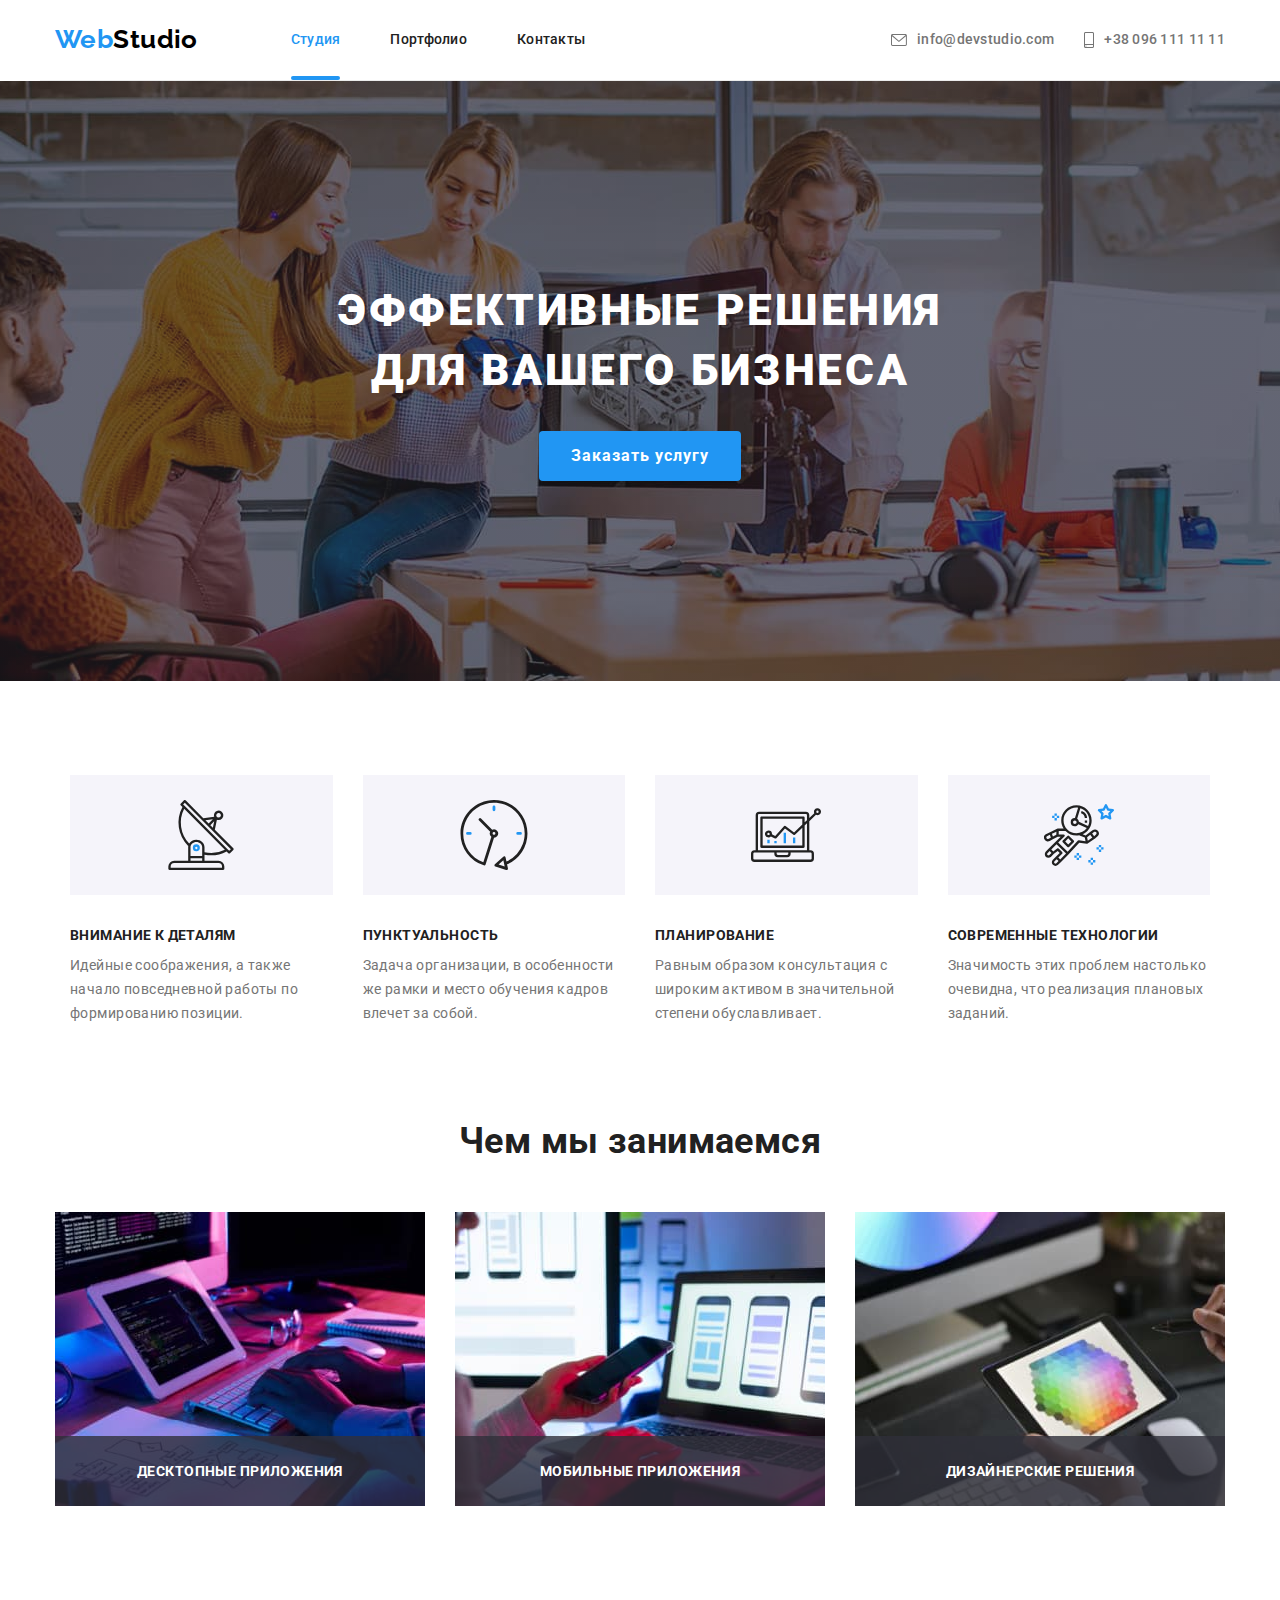
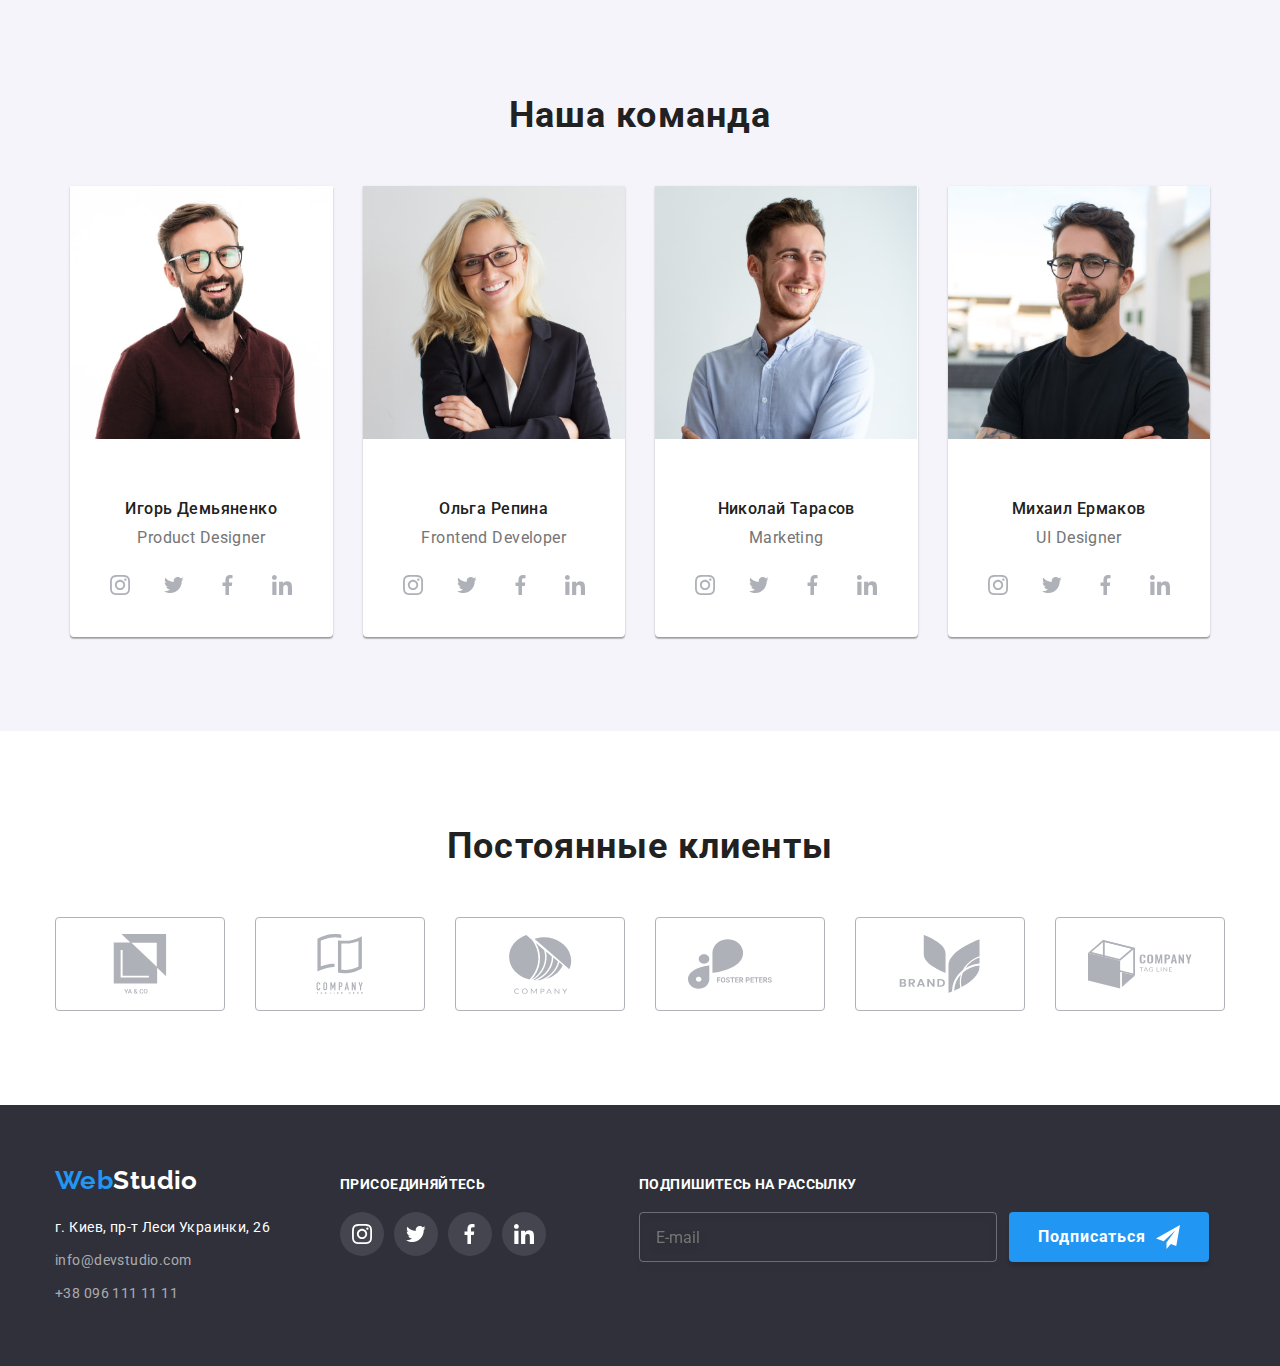
==== commit 06dff96e: "1" ====
--- a/index.html
+++ b/index.html
@@ -10,7 +10,7 @@
     <link rel="stylesheet" href="./css/main.min.css" />
   </head>
   <body>
-    <!-- Шапка страницы
+    <!-- Шапка страницы -->
     <header class="header">
       <div class="container header-section">
         <nav class="site-nav">
@@ -35,8 +35,41 @@
             >
           </li>
         </ul>
+        <button type="button" class="menu-button js-open-menu">
+          <svg class="mobile-menu-icon" width="40" height="40" aria-label="Открыть мобильное меню">
+            <use class="icon-open" href="./img/symbol-defs.svg#menu-open"></use>
+          </svg>
+        </button>
+
+        <div class="mobile-menu js-menu-container">
+          <button type="button" class="menu-button menu-close-button js-close-menu">
+            <svg class="mobile-menu-icon" width="40" height="40" aria-label="Закрыть мобильное меню">
+              <use class="icon-close" href="./img/symbol-defs.svg#menu-close"></use>
+            </svg>
+          </button>
+
+          <nav class="nav">
+            <ul class="nav-list list">
+              <li class="nav-list__item"><a href="Студия" class="nav-list__link current">Студия</a></li>
+              <li class="nav-list__item"><a href="./portfolio.html" class="nav-list__link">Портфолио</a></li>
+              <li class="nav-list__item"><a href="Контакты" class="nav-list__link">Контакты</a></li>
+            </ul>
+          </nav>
+          <ul class="contact-list list">
+            <li class="contact-list__item"><a href="tel:+380961111111" class="contact-mob__link">+38 096 111 11 11</a></li>
+            <li class="contact-list__item">
+              <a href="mailto:info@devstudio.com" class="contact-list__link">info@devstudio.com</a>
+            </li>
+          </ul>
+          <ul class="mobile-social list">
+            <li class="mobile-social__item"><a class="mobile-social__link" href="">Instagram</a></li>
+            <li class="mobile-social__item"><a class="mobile-social__link" href="">Twitter</a></li>
+            <li class="mobile-social__item"><a class="mobile-social__link" href="">Facebook</a></li>
+            <li class="mobile-social__item"><a class="mobile-social__link" href="">LinkedIn</a></li>
+          </ul>
+        </div>
       </div>
-    </header> -->
+    </header>
     <!-- Блок Герой-->
     <main>
       <section class="hero section">
@@ -383,5 +416,6 @@
       </div>
     </div> -->
     <script src="./js/modal.js"></script>
+    <script src="./js/mobile-menu.js"></script>
   </body>
 </html>
--- a/css/main.min.css
+++ b/css/main.min.css
@@ -1,2 +1,2 @@
-body{font-family:"Roboto", "sans-serif";color:#757575;font-size:14px;letter-spacing:0.03em;background-color:#fff}.container{padding-left:15px;padding-right:15px;margin-right:auto;margin-left:auto}@media screen and (max-width: 479px){.container{width:100%}}@media screen and (min-width: 480px) and (max-width: 767px){.container{width:480px}}@media screen and (min-width: 768px) and (max-width: 1199px){.container{width:768px}}@media screen and (min-width: 1200px){.container{width:1200px}}@media screen and (max-width: 1199px){.section{padding-top:60px;padding-bottom:60px}}@media screen and (min-width: 1200px){.section{padding-top:94px;padding-bottom:94px}}h1,h2,h3,h4,h5,h6,p,ul{margin:0;padding:0}img{display:block;max-width:100%;height:auto}a{text-decoration:none}.list{list-style:none}.visually-hidden{position:absolute;width:1px;height:1px;margin:-1px;border:0;padding:0;white-space:nowrap;clip-path:inset(100%);clip:rect(0 0 0 0);overflow:hidden}picture{margin:0;padding:0;display:block}.logo{font-family:"Raleway";font-weight:700;font-size:26px;line-height:1.19;color:#000;align-items:center;display:block;padding-top:24px;padding-bottom:25px}.logo-web{color:#2196f3}.header .container{border-bottom:1px solid #ececec}.header-section{display:flex;align-items:center;text-align:center}.site-nav{display:flex}.header-list{display:flex;margin-left:93px}.header-link{font-weight:500;line-height:1.14;letter-spacing:0.02em;color:#212121;align-items:center;display:block;padding-top:32px;padding-bottom:32px;transition:color 250ms cubic-bezier(0.4, 0, 0.2, 1)}.header-link:hover,.header-link:focus{color:#2196f3}.header-link.current{color:#2196f3}.header-list .header-list__item:not(:last-child){margin-right:50px}.header-current{display:block;position:relative}.header-current::after{display:block;content:"";position:absolute;left:0;bottom:0;width:100%;height:4px;background-color:#2196f3;border-radius:2px}.header-adress{display:flex;margin-left:auto}.header-adress__link{display:flex;align-items:center;font-weight:500;line-height:1.14;letter-spacing:0.02em;color:#757575;padding-top:32px;padding-bottom:32px;transition:color 250ms cubic-bezier(0.4, 0, 0.2, 1)}.header-adress__link:hover,.header-adress__link:focus{color:#2196f3}.header-adress .header-adress__item:not(:last-child){margin-right:30px}.icon-mail{width:16px;height:12px;margin-right:10px;fill:currentColor}.icon-smartphone{width:10px;height:16px;margin-right:10px;fill:currentColor}.hero{background-color:#2f303a;text-align:center;padding-top:118px;padding-bottom:118px;background-repeat:no-repeat;background-size:auto;margin-right:auto;margin-left:auto;background-position:center;width:100%}@media screen and (max-width: 767px){.hero{background-image:linear-gradient(rgba(47,48,58,0.4), rgba(47,48,58,0.4)),url(../img/hero-mob1x.jpg)}}@media screen and (max-width: 767px) and (min-device-pixel-ratio: 2), screen and (max-width: 767px) and (-webkit-min-device-pixel-ratio: 2), screen and (max-width: 767px) and (min-resolution: 192dpi), screen and (max-width: 767px) and (min-resolution: 2dppx){.hero{background-image:linear-gradient(rgba(47,48,58,0.4), rgba(47,48,58,0.4)),url(../img/hero-mob2x.jpg)}}@media screen and (min-width: 768px) and (max-width: 1199px){.hero{background-image:linear-gradient(rgba(47,48,58,0.4), rgba(47,48,58,0.4)),url(../img/hero-tab1x.jpg)}}@media screen and (min-width: 768px) and (max-width: 1199px) and (min-device-pixel-ratio: 2), screen and (min-width: 768px) and (max-width: 1199px) and (-webkit-min-device-pixel-ratio: 2), screen and (min-width: 768px) and (max-width: 1199px) and (min-resolution: 192dpi), screen and (min-width: 768px) and (max-width: 1199px) and (min-resolution: 2dppx){.hero{background-image:linear-gradient(rgba(47,48,58,0.4), rgba(47,48,58,0.4)),url(/img/hero-tab2x.jpg)}}@media screen and (min-width: 1200px){.hero{background-image:linear-gradient(rgba(47,48,58,0.4), rgba(47,48,58,0.4)),url(../img/hero.jpg);padding-top:200px;height:600px;max-width:1600px;text-align:center}}@media screen and (min-width: 1200px) and (min-device-pixel-ratio: 2), screen and (min-width: 1200px) and (-webkit-min-device-pixel-ratio: 2), screen and (min-width: 1200px) and (min-resolution: 192dpi), screen and (min-width: 1200px) and (min-resolution: 2dppx){.hero{background-image:linear-gradient(rgba(47,48,58,0.4), rgba(47,48,58,0.4)),url(../img/hero-2x.jpg)}}.hero__title{font-weight:900;letter-spacing:0.06em;text-transform:uppercase;color:#fff;margin-top:0;margin-bottom:30px;margin-left:auto;margin-right:auto}@media screen and (max-width: 1199px){.hero__title{width:360px;font-size:26px;line-height:1.62}}@media screen and (min-width: 1200px){.hero__title{width:696px;font-size:44px;line-height:1.36}}@media screen and (min-width: 320px) and (max-width: 479px){.hero__title{display:block;width:290px}}.hero__btn{cursor:pointer;font-family:inherit;font-weight:700;font-size:16px;line-height:1.88;letter-spacing:0.06em;color:#fff;background:#2196f3;box-shadow:0px 4px 4px rgba(0,0,0,0.15);border-radius:4px;border:none;padding:10px 32px;transition:background-color 250ms cubic-bezier(0.4, 0, 0.2, 1),filter cubic-bezier(0.4, 0, 0.2, 1)}.hero__btn:hover,.hero__btn:focus{background-color:#188ce8;filter:drop-shadow(0px 4px 4px rgba(0,0,0,0.25))}.backdrop{position:fixed;top:0;left:0;width:100%;height:100%;background-color:rgba(0,0,0,0.2);transition:opacity 500ms cubic-bezier(0.4, 0, 0.2, 1),visibility 500ms cubic-bezier(0.4, 0, 0.2, 1)}.backdrop.is-hidden{opacity:0;pointer-events:none;visibility:hidden}.modal{position:absolute;min-width:528px;min-height:581px;padding:40px;background-color:#fff;left:50%;top:50%;transform:translate(-50%, -50%) scale(1);transition:transform 500ms cubic-bezier(0.4, 0, 0.2, 1);box-shadow:0px 1px 3px rgba(0,0,0,0.12),0px 1px 1px rgba(0,0,0,0.14),0px 2px 1px rgba(0,0,0,0.2);border-radius:4px}.backdrop.is-hidden .modal{transform:translate(-50%, -50%) scale(0)}.modal__btn{position:absolute;cursor:pointer;top:8px;right:8px;display:flex;align-items:center;justify-content:center;background:#fff;border:1px solid rgba(0,0,0,0.1);width:30px;height:30px;border-radius:50%}.modal__btn:hover .modal-icon__close,.modal__btn:focus .modal-icon__close{fill:#2196f3}.modal-icon__close{fill:#000;transition:fill 250ms cubic-bezier(0.4, 0, 0.2, 1)}.modal__title{font-weight:700;font-size:20px;line-height:1.15;text-align:center;margin-bottom:12px;letter-spacing:.03em;color:#212121}.modal-field__label{display:block;font-weight:400;font-size:12px;line-height:1.17;letter-spacing:0.01em;color:#757575;margin-bottom:4px}.modal-field{position:relative;margin-bottom:10px;display:block}.modal-field:last-child{margin-bottom:20px}.modal-field input{padding-left:42px;width:100%;height:40px;border:1px solid rgba(33,33,33,0.2);border-radius:4px;transition:border-color 250ms cubic-bezier(0.4, 0, 0.2, 1)}input:hover,input:focus{border-color:#2196f3;outline:none}.icon{transition:fill cubic-bezier(0.4, 0, 0.2, 1);pointer-events:none}input:hover+.icon,input:focus+.icon{fill:#2196f3}.modal__name{display:block;position:absolute;width:18px;height:18px;bottom:9px;left:12px}.modal__phone{display:block;position:absolute;width:18px;height:18px;bottom:9px;left:12px}.modal__mail{display:block;position:absolute;width:18px;height:18px;bottom:9px;left:12px}.comentary{display:block;resize:none;padding:12px 16px;margin-bottom:20px;width:100%;height:120px;border:1px solid rgba(33,33,33,0.2);box-sizing:border-box;border-radius:4px;transition:border-color 250ms cubic-bezier(0.4, 0, 0.2, 1)}.comentary:hover,.comentary:focus{border-color:#2196f3;outline:none}.comentary::placeholder{font-weight:400;font-size:12px;line-height:14px;letter-spacing:0.01em;color:rgba(117,117,117,0.5)}.policy{margin-bottom:30px}.check__text{display:flex;text-align:center;align-items:center;justify-content:center;font-size:14px;line-height:1.71;letter-spacing:.03em;color:#757575}.check__text::before{content:"";cursor:pointer;width:16px;height:15px;border:1px solid #212121;border-radius:3px;margin-right:8px;color:#212121;transition:background-color 250ms cubic-bezier(0.4, 0, 0.2, 1),border 250ms cubic-bezier(0.4, 0, 0.2, 1),background-image 250ms cubic-bezier(0.4, 0, 0.2, 1)}.input-check:checked+.check__text::before{background-color:#2196f3;border:none;background-image:url(/img/icon-check.svg)}.conditions{color:#2196f3;text-decoration:underline}.form__button{display:block;cursor:pointer;width:200px;height:50px;margin-left:auto;margin-right:auto;background-color:#2196f3;border-radius:4px;border:none;box-shadow:0px 4px 4px rgba(0,0,0,0.15);align-items:center;text-align:center;letter-spacing:0.06em;color:#fff;transition:backgorund-color 250ms cubic-bezier(0.4, 0, 0.2, 1)}.form__button:hover,.form__button:focus{background-color:#188ce8}.features{display:flex;flex-direction:column}.features__list{display:flex;flex-direction:row;justify-content:center;flex-wrap:wrap}.features__li{display:block}.features__li::before{content:"";display:inline-block;width:100%;height:120px;margin-bottom:30px;background-color:#f5f4fa;background-repeat:no-repeat;background-position:center}@media screen and (max-width: 767px){.features__li{width:100%}}@media screen and (min-width: 768px) and (max-width: 1199px){.features__li{flex-basis:calc((100% - 2 * 30px) / 2)}.features__li:nth-child(2n+1){margin-right:30px}}@media screen and (min-width: 1200px){.features__li{flex-basis:calc((100% - 4 * 30px) / 4);flex-wrap:nowrap}.features__li:not(:last-child){margin-right:30px}}.features__item{font-size:14px;font-weight:700;line-height:1.14;text-transform:uppercase;color:#212121;letter-spacing:.03em;margin-bottom:10px}@media screen and (max-width: 767px){.features__item{text-align:center}}.features__text{line-height:1.71;color:#757575;font-weight:400;letter-spacing:.03em;font-size:14px}@media screen and (max-width: 1199px){.features__text{margin-bottom:30px}}.antenna::before{background-image:url(../img/features/antenna.svg)}.clock::before{background-image:url(../img/features/clock.svg)}.diagram::before{background-image:url(../img/features/diagram.svg)}.astronaut::before{background-image:url(../img/features/astronaut.svg)}.works{padding-top:0}@media screen and (max-width: 1199px){.works{display:none}}.works__title{font-weight:700;font-size:36px;line-height:1.17;text-align:center;color:#212121;margin-bottom:50px}.works__list{display:flex}.works__img{display:block}.works__img:not(:last-child){margin-right:30px}.works__text{display:block;position:relative}.works__p{display:flex;position:absolute;width:370px;height:70px;font-weight:700;font-size:14px;line-height:16px;align-items:center;justify-content:center;letter-spacing:0.03em;text-transform:uppercase;color:#fff;background-color:rgba(47,48,58,0.8);transform:translateY(-100%)}.team{background-color:#f5f4fa}.team__title{display:block;margin-bottom:50px;font-weight:700;font-size:36px;line-height:1.17;text-align:center;color:#212121;letter-spacing:.03em}.team__list{display:flex;justify-content:center}@media screen and (max-width: 1199px){.team__list{flex-wrap:wrap}}@media screen and (min-width: 1200px){.team__list{flex-wrap:nowrap}}.team__item{display:block;box-shadow:0px 1px 3px rgba(0,0,0,0.12),0px 1px 1px rgba(0,0,0,0.14),0px 2px 1px rgba(0,0,0,0.2);border-radius:0px 0px 4px 4px;background-color:#fff}@media screen and (max-width: 767px){.team__item{width:100%}.team__item:not(:last-child){margin-bottom:30px}}@media screen and (min-width: 768px) and (max-width: 1199px){.team__item{flex-basis:calc((100% - 2 * 30px) / 2)}.team__item:nth-child(2n-1){margin-right:30px}.team__item:nth-child(-n+2){margin-bottom:30px}}@media screen and (min-width: 1200px){.team__item{flex-basis:calc((100% - 4 * 30px) / 4)}.team__item:not(:last-child){margin-right:30px}}.team__img{display:block;margin-bottom:30px}.team__name{display:block;margin-bottom:10px;font-weight:500;font-size:16px;line-height:1.19;text-align:center;color:#212121}.team__text{font-size:16px;line-height:1.19;text-align:center;color:#757575;margin-bottom:16px}.team__card{padding-top:30px;padding-bottom:30px}.social{display:flex;justify-content:center}.social__item{margin-right:10px}.social__item:last-child{margin:0}.social__link{display:flex;width:44px;height:44px;align-items:center;justify-content:center;color:#afb1b8;fill:currentColor;border-radius:50px;transition:background-color 250ms cubic-bezier(0.4, 0, 0.2, 1),color 250ms cubic-bezier(0.4, 0, 0.2, 1)}.social__link:hover,.social__link:focus{background-color:#2196f3;color:#fff}@media screen and (max-width: 1199px){.clients__content{display:flex;justify-content:center;flex-wrap:wrap}}.clients{display:flex;flex-direction:column;text-align:center}.clients__title{display:block;margin-bottom:50px;font-weight:700;font-size:36px;line-height:1.17;text-align:center;color:#212121;letter-spacing:.03em}.clients__list{display:flex;flex-wrap:wrap;justify-content:center;margin-top:50px}@media screen and (min-width: 480px) and (max-width: 1199px){.clients__list{justify-content:space-between}}@media screen and (min-width: 1200px){.clients__list{flex-wrap:nowrap}}.clients__link{display:flex;align-items:center;text-align:center;justify-content:center;border:1px solid #afb1b8;border-radius:4px;color:#afb1b8;fill:currentColor;transition:color 250ms cubic-bezier(0.4, 0, 0.2, 1),border 250ms cubic-bezier(0.4, 0, 0.2, 1)}.clients__link:hover,.clients__link:focus{border:1px solid #2196f3;color:#2196f3}@media screen and (max-width: 767px){.clients__link{width:210px;padding:16px 52px}}@media screen and (max-width: 1199px){.clients__link{max-width:226px;padding:16px 60px}}@media screen and (min-width: 1200px){.clients__link{max-width:170px;padding:16px 32px}}@media screen and (max-width: 767px){.clients__item{margin-bottom:30px}}@media screen and (min-width: 480px) and (max-width: 767px){.clients__item:nth-child(2n+1){margin-right:30px}}@media screen and (max-width: 1199px){.clients__item:nth-child(-n+3){margin-bottom:30px}}@media screen and (min-width: 1200px){.clients__item:not(:last-child){margin-right:30px}}.filter{padding-top:94px;padding-bottom:94px}.filter__list{display:flex;margin-bottom:50px;justify-content:center}.filter__btn{cursor:pointer;border:none;font-family:"Roboto";font-weight:500;font-size:16px;line-height:1.62;text-align:center;background-color:#f5f4fa;color:#212121;padding:6px 22px;border-color:transparent;border-radius:4px;transition:box-shadow 250ms cubic-bezier(0.4, 0, 0.2, 1),background-color 250ms cubic-bezier(0.4, 0, 0.2, 1),color 250ms cubic-bezier(0.4, 0, 0.2, 1)}.filter__btn:hover,.filter__btn:focus{color:#fff;background-color:#2196f3;box-shadow:0px 3px 1px rgba(0,0,0,0.1),0px 1px 2px rgba(0,0,0,0.08),0px 2px 2px rgba(0,0,0,0.12)}.filter__item:not(:last-child){margin-right:8px}.portfolio-list{display:flex;flex-wrap:wrap}.portfolio-card{display:block;width:370px;margin-right:30px;margin-bottom:30px;border-bottom:1px solid #eeeeee}.portfolio-card:nth-child(3n){margin-right:0}.portfolio-card__link{display:block;position:relative;font-weight:700;font-size:18px;line-height:2;letter-spacing:0.06em;color:#212121;text-decoration:none;background-color:#fff;background-size:contain;transition:box-shadow 250ms cubic-bezier(0.4, 0, 0.2, 1)}.portfolio-card__link:hover,.portfolio-card__link:focus{box-shadow:0px 1px 1px rgba(0,0,0,0.12),0px 4px 4px rgba(0,0,0,0.06),1px 4px 6px rgba(0,0,0,0.16)}.card-hover{display:block;position:relative;overflow:hidden}.card-hover__text{position:absolute;font-weight:400;font-size:18px;line-height:1.55;letter-spacing:0.03em;color:#fff;background-color:rgba(33,150,243,0.9);bottom:0;left:0;padding:63px 24px;transform:translateY(101%);transition:transform 250ms cubic-bezier(0.4, 0, 0.2, 1)}.portfolio-card__link:hover .card-hover__text,.portfolio-card__link:focus .card-hover__text{transform:translateY(0)}.portfolio-card__text{padding:24px 20px}.portfolio-card__name{font-weight:700;font-size:18px;line-height:2;letter-spacing:0.06em;color:#212121;display:block;margin-bottom:4px}.portfolio-filter-text{font-weight:400;font-size:16px;line-height:1.88;color:#757575}.footer{background:#2f303a;padding-top:60px;padding-bottom:60px}.footer>.container{align-items:center}@media screen and (min-width: 1200px){.footer>.container{display:flex;align-items:baseline}}@media screen and (max-width: 1199px){.footer__part{display:block;align-items:center;text-align:center;margin-bottom:60px}}.footer__logo{font-family:"Raleway";font-weight:700;font-size:26px;line-height:1.19;color:#fff;display:block;margin-bottom:20px}@media screen and (max-width: 1199px){.footer__logo{font-size:24px;line-height:1.16}}@media screen and (max-width: 1199px){.footer-address__list{display:block;margin-bottom:60px}}.footer__logo__web{color:#2196f3}.footer-address{display:block}@media screen and (min-width: 768px) and (max-width: 1199px){.footer-address{display:flex;flex-wrap:wrap;justify-content:center;text-align:center}}.footer-adress__text{font-style:normal;line-height:1.71;color:#fff}.footer-adress__item:not(:last-child){margin-bottom:9px}.footer-adress__link{font-style:normal;line-height:1.71;color:rgba(255,255,255,0.6);transition:color 250ms cubic-bezier(0.4, 0, 0.2, 1)}.footer-adress__link:hover,.footer-adress__link:focus{color:#2196f3}.connect{font-weight:700;font-size:14px;line-height:1.1428;letter-spacing:0.03em;text-transform:uppercase;margin-bottom:20px;color:#fff}@media screen and (max-width: 1199px){.connect{display:block;text-align:center;justify-content:center}}@media screen and (max-width: 1199px){.footer-social{margin-left:70px}}.footer-social__list{display:flex}.footer-social__item:not(:last-child){margin-right:10px}.footer-social__icon{display:flex;color:#fff;fill:currentColor;width:44px;height:44px;align-items:center;justify-content:center;background-color:rgba(255,255,255,0.1);border-radius:50%;transition:background-color 250ms cubic-bezier(0.4, 0, 0.2, 1)}.footer-social__icon:hover,.footer-social__icon:focus{background-color:#2196f3}.footer__subscribe{display:block}@media screen and (min-width: 1200px){.footer__subscribe{margin-left:93px}}.footer-form__title{display:block;font-weight:700;font-size:14px;line-height:1.1428;letter-spacing:0.03em;text-transform:uppercase;margin-bottom:20px;color:#fff}@media screen and (max-width: 1199px){.footer-form__title{text-align:center;justify-content:center}}@media screen and (min-width: 1200px){.footer-form__container{display:flex}}.footer-form__input{width:100%;height:50px;font-weight:400;font-size:16px;line-height:1.25;margin:0;padding:15px 16px;color:#fff;border:1px solid rgba(255,255,255,0.3);filter:drop-shadow(0px 4px 4px rgba(0,0,0,0.15));border-radius:4px;background-color:transparent}@media screen and (max-width: 1199px){.footer-form__input{margin-bottom:20px}}@media screen and (min-width: 1200px){.footer-form__input{width:358px}}.footer-form__button{display:flex;justify-content:center;align-items:center;width:200px;height:50px;margin-left:12px;cursor:pointer;font-family:inherit;font-weight:700;font-size:16px;line-height:1.88;letter-spacing:0.06em;color:#fff;background-color:#2196f3;border-radius:4px;box-shadow:0px 4px 4px rgba(0,0,0,0.15);border-radius:4px;border:none;transition:background-color 250ms cubic-bezier(0.4, 0, 0.2, 1),filter cubic-bezier(0.4, 0, 0.2, 1)}.footer-form__button:hover,.footer-form__button:focus{background-color:#188ce8;filter:drop-shadow(0px 4px 4px rgba(0,0,0,0.25))}@media screen and (max-width: 1199px){.footer-form__button{margin-left:auto;margin-right:auto}}.footer-form__icon{display:block;margin-left:10px;fill:currentColor}
+body{font-family:"Roboto", "sans-serif";color:#757575;font-size:14px;letter-spacing:0.03em;background-color:#fff}.container{padding-left:15px;padding-right:15px;margin-right:auto;margin-left:auto}@media screen and (max-width: 479px){.container{width:100%}}@media screen and (min-width: 480px) and (max-width: 767px){.container{width:480px}}@media screen and (min-width: 768px) and (max-width: 1199px){.container{width:768px}}@media screen and (min-width: 1200px){.container{width:1200px}}@media screen and (max-width: 1199px){.section{padding-top:60px;padding-bottom:60px}}@media screen and (min-width: 1200px){.section{padding-top:94px;padding-bottom:94px}}h1,h2,h3,h4,h5,h6,p,ul{margin:0;padding:0}img{display:block;max-width:100%;height:auto}a{text-decoration:none}.list{list-style:none}.visually-hidden{position:absolute;width:1px;height:1px;margin:-1px;border:0;padding:0;white-space:nowrap;clip-path:inset(100%);clip:rect(0 0 0 0);overflow:hidden}picture{margin:0;padding:0;display:block}.logo{font-family:"Raleway";font-weight:700;font-size:26px;line-height:1.19;color:#000;align-items:center;display:block;padding-top:24px;padding-bottom:25px}.logo-web{color:#2196f3}.header .container{border-bottom:1px solid #ececec}.header-section{display:flex;align-items:center;text-align:center}@media screen and (min-width: 1200px){.header-section{justify-content:space-between}}.site-nav{display:flex}.header-list{display:flex;margin-left:93px}@media screen and (max-width: 767px){.header-list{display:none}}.header-link{font-weight:500;line-height:1.14;letter-spacing:0.02em;color:#212121;align-items:center;display:block;padding-top:32px;padding-bottom:32px;transition:color 250ms cubic-bezier(0.4, 0, 0.2, 1)}.header-link:hover,.header-link:focus{color:#2196f3}.header-link.current{color:#2196f3}.header-list .header-list__item:not(:last-child){margin-right:50px}.header-current{display:block;position:relative}.header-current::after{display:block;content:"";position:absolute;left:0;bottom:0;width:100%;height:4px;background-color:#2196f3;border-radius:2px}.header-adress{display:flex;margin-left:auto}@media screen and (max-width: 767px){.header-adress{display:none}}@media screen and (min-width: 768px) and (max-width: 1199px){.header-adress{display:inline}}.header-adress__link{display:flex;align-items:center;font-weight:500;font-size:12px;line-height:1.17;letter-spacing:0.02em;color:#757575;transition:color 250ms cubic-bezier(0.4, 0, 0.2, 1)}.header-adress__link:hover,.header-adress__link:focus{color:#2196f3}@media screen and (min-width: 768px) and (max-width: 1199px){.header-adress__link:hover,.header-adress__link:focus{padding-bottom:10px}}@media screen and (min-width: 1200px){.header-adress__link{padding-top:32px;padding-bottom:32px;font-size:14px;line-height:1.14;display:flex;justify-content:center;align-items:center}}@media screen and (max-width: 1199px){.header-adress .header-adress__item:not(:last-child):not(:last-child){margin-bottom:10px}}@media screen and (min-width: 1200px){.header-adress .header-adress__item:not(:last-child):not(:last-child){margin-right:30px}}.icon-mail{width:16px;height:12px;margin-right:10px;fill:currentColor}.icon-smartphone{width:10px;height:16px;margin-right:10px;fill:currentColor}.menu-button{display:flex;justify-content:center;align-items:center;padding:0;margin-left:auto;background-color:#fff;border:none;cursor:pointer;transition:fill 250ms cubic-bezier(0.4, 0, 0.2, 1)}.menu-button:hover,.menu-button:focus{fill:#2196f3}@media screen and (min-width: 768px){.menu-button{display:none}}.menu-close-button{position:absolute;top:10px;right:15px}@media screen and (min-width: 768px){.mobile-menu{display:none}}@media screen and (max-width: 767px){.mobile-menu{opacity:0;position:fixed;z-index:999;top:0;transform:translateY(100%);left:0;padding:48px 40px;width:100%;height:100%;background-color:#fff;transition:transform 250ms cubic-bezier(0.4, 0, 0.2, 1),opacity 250ms cubic-bezier(0.4, 0, 0.2, 1)}.mobile-menu.is-open{opacity:1;transform:translateY(0)}}.nav-list{display:block;text-align:start}.nav-list__link{font-size:40px;line-height:1.18;letter-spacing:0.02em;color:#212121;transition:color 250ms cubic-bezier(0.4, 0, 0.2, 1)}.nav-list__link:hover,.nav-list__link:focus{color:#2196f3}.nav-list__link.current{color:#2196f3}.nav-list__item:not(:last-child){margin-bottom:32px}.contact-list{position:absolute;bottom:134px;text-align:start}.contact-mob__link{display:block;font-family:"Roboto";font-weight:500;font-size:34px;line-height:1.18;letter-spacing:0.02em;margin-bottom:32px;color:#757575;transition:color 250ms cubic-bezier(0.4, 0, 0.2, 1)}.contact-mob__link:hover,.contact-mob__link:focus{color:#2196f3}.contact-list__link{display:block;font-size:24px;line-height:1.17;font-weight:500;line-height:1.14;letter-spacing:0.02em;color:#757575;transition:color 250ms cubic-bezier(0.4, 0, 0.2, 1)}.contact-list__link:hover,.contact-list__link:focus{color:#2196f3}.mobile-social{display:none;position:absolute;bottom:48px;display:flex;align-items:baseline;margin-top:64px}@media screen and (max-width: 399px){.mobile-social{display:flex;flex-wrap:wrap}}.mobile-social__link{font-weight:500;font-size:18px;line-height:1.22;letter-spacing:0.02em;text-decoration:none;color:#2196f3}.mobile-social__item{position:relative}.mobile-social__item:not(:last-child){margin-right:20px}.mobile-social__item:not(:last-child)::after{display:inline-block;position:absolute;left:100%;transform:translateX(10px);content:"";width:1px;height:22px;border-radius:2px;background-color:#c4c4c4}@media screen and (max-width: 399px){.mobile-social__item:not(:last-child)::after{display:none}}.mobile-social__item::before{display:inline-block;position:absolute;transform:translateX(-10px);content:"";width:1px;height:22px;border-radius:2px;background-color:#c4c4c4}@media screen and (min-width: 400px){.mobile-social__item::before{display:none}}@media screen and (max-width: 400px){.mobile-social__item{margin-bottom:10px;width:33%}}.hero{background-color:#2f303a;text-align:center;padding-top:118px;padding-bottom:118px;background-repeat:no-repeat;background-size:cover;background-position:50% 50%;margin-right:auto;margin-left:auto;background-position:center;width:100%}@media screen and (max-width: 767px){.hero{background-image:linear-gradient(rgba(47,48,58,0.4), rgba(47,48,58,0.4)),url(../img/hero-mob1x.jpg)}}@media screen and (max-width: 767px) and (min-device-pixel-ratio: 2), screen and (max-width: 767px) and (-webkit-min-device-pixel-ratio: 2), screen and (max-width: 767px) and (min-resolution: 192dpi), screen and (max-width: 767px) and (min-resolution: 2dppx){.hero{background-image:linear-gradient(rgba(47,48,58,0.4), rgba(47,48,58,0.4)),url(../img/hero-mob2x.jpg)}}@media screen and (min-width: 768px) and (max-width: 1199px){.hero{background-image:linear-gradient(rgba(47,48,58,0.4), rgba(47,48,58,0.4)),url(../img/hero-tab1x.jpg)}}@media screen and (min-width: 768px) and (max-width: 1199px) and (min-device-pixel-ratio: 2), screen and (min-width: 768px) and (max-width: 1199px) and (-webkit-min-device-pixel-ratio: 2), screen and (min-width: 768px) and (max-width: 1199px) and (min-resolution: 192dpi), screen and (min-width: 768px) and (max-width: 1199px) and (min-resolution: 2dppx){.hero{background-image:linear-gradient(rgba(47,48,58,0.4), rgba(47,48,58,0.4)),url(/img/hero-tab2x.jpg)}}@media screen and (min-width: 1200px){.hero{background-image:linear-gradient(rgba(47,48,58,0.4), rgba(47,48,58,0.4)),url(../img/hero.jpg);padding-top:200px;height:600px;max-width:1600px;text-align:center}}@media screen and (min-width: 1200px) and (min-device-pixel-ratio: 2), screen and (min-width: 1200px) and (-webkit-min-device-pixel-ratio: 2), screen and (min-width: 1200px) and (min-resolution: 192dpi), screen and (min-width: 1200px) and (min-resolution: 2dppx){.hero{background-image:linear-gradient(rgba(47,48,58,0.4), rgba(47,48,58,0.4)),url(../img/hero-2x.jpg)}}.hero__title{font-weight:900;letter-spacing:0.06em;text-transform:uppercase;color:#fff;margin-top:0;margin-bottom:30px;margin-left:auto;margin-right:auto}@media screen and (max-width: 1199px){.hero__title{width:360px;font-size:26px;line-height:1.62}}@media screen and (min-width: 1200px){.hero__title{width:696px;font-size:44px;line-height:1.36}}@media screen and (min-width: 320px) and (max-width: 479px){.hero__title{display:block;width:290px}}.hero__btn{cursor:pointer;font-family:inherit;font-weight:700;font-size:16px;line-height:1.88;letter-spacing:0.06em;color:#fff;background:#2196f3;box-shadow:0px 4px 4px rgba(0,0,0,0.15);border-radius:4px;border:none;padding:10px 32px;transition:background-color 250ms cubic-bezier(0.4, 0, 0.2, 1),filter cubic-bezier(0.4, 0, 0.2, 1)}.hero__btn:hover,.hero__btn:focus{background-color:#188ce8;filter:drop-shadow(0px 4px 4px rgba(0,0,0,0.25))}.backdrop{position:fixed;top:0;left:0;width:100%;height:100%;background-color:rgba(0,0,0,0.2);transition:opacity 500ms cubic-bezier(0.4, 0, 0.2, 1),visibility 500ms cubic-bezier(0.4, 0, 0.2, 1)}.backdrop.is-hidden{opacity:0;pointer-events:none;visibility:hidden}.modal{position:absolute;min-width:528px;min-height:581px;padding:40px;background-color:#fff;left:50%;top:50%;transform:translate(-50%, -50%) scale(1);transition:transform 500ms cubic-bezier(0.4, 0, 0.2, 1);box-shadow:0px 1px 3px rgba(0,0,0,0.12),0px 1px 1px rgba(0,0,0,0.14),0px 2px 1px rgba(0,0,0,0.2);border-radius:4px}.backdrop.is-hidden .modal{transform:translate(-50%, -50%) scale(0)}.modal__btn{position:absolute;cursor:pointer;top:8px;right:8px;display:flex;align-items:center;justify-content:center;background:#fff;border:1px solid rgba(0,0,0,0.1);width:30px;height:30px;border-radius:50%}.modal__btn:hover .modal-icon__close,.modal__btn:focus .modal-icon__close{fill:#2196f3}.modal-icon__close{fill:#000;transition:fill 250ms cubic-bezier(0.4, 0, 0.2, 1)}.modal__title{font-weight:700;font-size:20px;line-height:1.15;text-align:center;margin-bottom:12px;letter-spacing:.03em;color:#212121}.modal-field__label{display:block;font-weight:400;font-size:12px;line-height:1.17;letter-spacing:0.01em;color:#757575;margin-bottom:4px}.modal-field{position:relative;margin-bottom:10px;display:block}.modal-field:last-child{margin-bottom:20px}.modal-field input{padding-left:42px;width:100%;height:40px;border:1px solid rgba(33,33,33,0.2);border-radius:4px;transition:border-color 250ms cubic-bezier(0.4, 0, 0.2, 1)}input:hover,input:focus{border-color:#2196f3;outline:none}.icon{transition:fill cubic-bezier(0.4, 0, 0.2, 1);pointer-events:none}input:hover+.icon,input:focus+.icon{fill:#2196f3}.modal__name{display:block;position:absolute;width:18px;height:18px;bottom:9px;left:12px}.modal__phone{display:block;position:absolute;width:18px;height:18px;bottom:9px;left:12px}.modal__mail{display:block;position:absolute;width:18px;height:18px;bottom:9px;left:12px}.comentary{display:block;resize:none;padding:12px 16px;margin-bottom:20px;width:100%;height:120px;border:1px solid rgba(33,33,33,0.2);box-sizing:border-box;border-radius:4px;transition:border-color 250ms cubic-bezier(0.4, 0, 0.2, 1)}.comentary:hover,.comentary:focus{border-color:#2196f3;outline:none}.comentary::placeholder{font-weight:400;font-size:12px;line-height:14px;letter-spacing:0.01em;color:rgba(117,117,117,0.5)}.policy{margin-bottom:30px}.check__text{display:flex;text-align:center;align-items:center;justify-content:center;font-size:14px;line-height:1.71;letter-spacing:.03em;color:#757575}.check__text::before{content:"";cursor:pointer;width:16px;height:15px;border:1px solid #212121;border-radius:3px;margin-right:8px;color:#212121;transition:background-color 250ms cubic-bezier(0.4, 0, 0.2, 1),border 250ms cubic-bezier(0.4, 0, 0.2, 1),background-image 250ms cubic-bezier(0.4, 0, 0.2, 1)}.input-check:checked+.check__text::before{background-color:#2196f3;border:none;background-image:url(/img/icon-check.svg)}.conditions{color:#2196f3;text-decoration:underline}.form__button{display:block;cursor:pointer;width:200px;height:50px;margin-left:auto;margin-right:auto;background-color:#2196f3;border-radius:4px;border:none;box-shadow:0px 4px 4px rgba(0,0,0,0.15);align-items:center;text-align:center;letter-spacing:0.06em;color:#fff;transition:backgorund-color 250ms cubic-bezier(0.4, 0, 0.2, 1)}.form__button:hover,.form__button:focus{background-color:#188ce8}.features{display:flex;flex-direction:column}.features__list{display:flex;flex-direction:row;justify-content:center;flex-wrap:wrap}.features__li{display:block}.features__li::before{content:"";display:inline-block;width:100%;height:120px;margin-bottom:30px;background-color:#f5f4fa;background-repeat:no-repeat;background-position:center}@media screen and (max-width: 767px){.features__li{width:100%}}@media screen and (min-width: 768px) and (max-width: 1199px){.features__li{flex-basis:calc((100% - 2 * 30px) / 2)}.features__li:nth-child(2n+1){margin-right:30px}}@media screen and (min-width: 1200px){.features__li{flex-basis:calc((100% - 4 * 30px) / 4);flex-wrap:nowrap}.features__li:not(:last-child){margin-right:30px}}.features__item{font-size:14px;font-weight:700;line-height:1.14;text-transform:uppercase;color:#212121;letter-spacing:.03em;margin-bottom:10px}@media screen and (max-width: 767px){.features__item{text-align:center}}.features__text{line-height:1.71;color:#757575;font-weight:400;letter-spacing:.03em;font-size:14px}@media screen and (max-width: 1199px){.features__text{margin-bottom:30px}}.antenna::before{background-image:url(../img/features/antenna.svg)}.clock::before{background-image:url(../img/features/clock.svg)}.diagram::before{background-image:url(../img/features/diagram.svg)}.astronaut::before{background-image:url(../img/features/astronaut.svg)}.works{padding-top:0}@media screen and (max-width: 1199px){.works{display:none}}.works__title{font-weight:700;font-size:36px;line-height:1.17;text-align:center;color:#212121;margin-bottom:50px}.works__list{display:flex}.works__img{display:block}.works__img:not(:last-child){margin-right:30px}.works__text{display:block;position:relative}.works__p{display:flex;position:absolute;width:370px;height:70px;font-weight:700;font-size:14px;line-height:16px;align-items:center;justify-content:center;letter-spacing:0.03em;text-transform:uppercase;color:#fff;background-color:rgba(47,48,58,0.8);transform:translateY(-100%)}.team{background-color:#f5f4fa}.team__title{display:block;margin-bottom:50px;font-weight:700;font-size:36px;line-height:1.17;text-align:center;color:#212121;letter-spacing:.03em}.team__list{display:flex;justify-content:center}@media screen and (max-width: 1199px){.team__list{flex-wrap:wrap}}@media screen and (min-width: 1200px){.team__list{flex-wrap:nowrap}}.team__item{display:block;box-shadow:0px 1px 3px rgba(0,0,0,0.12),0px 1px 1px rgba(0,0,0,0.14),0px 2px 1px rgba(0,0,0,0.2);border-radius:0px 0px 4px 4px;background-color:#fff}@media screen and (max-width: 767px){.team__item{width:100%}.team__item:not(:last-child){margin-bottom:30px}}@media screen and (min-width: 768px) and (max-width: 1199px){.team__item{flex-basis:calc((100% - 2 * 30px) / 2)}.team__item:nth-child(2n-1){margin-right:30px}.team__item:nth-child(-n+2){margin-bottom:30px}}@media screen and (min-width: 1200px){.team__item{flex-basis:calc((100% - 4 * 30px) / 4)}.team__item:not(:last-child){margin-right:30px}}.team__img{display:block;margin-bottom:30px}.team__name{display:block;margin-bottom:10px;font-weight:500;font-size:16px;line-height:1.19;text-align:center;color:#212121}.team__text{font-size:16px;line-height:1.19;text-align:center;color:#757575;margin-bottom:16px}.team__card{padding-top:30px;padding-bottom:30px}.social{display:flex;justify-content:center}.social__item{margin-right:10px}.social__item:last-child{margin:0}.social__link{display:flex;width:44px;height:44px;align-items:center;justify-content:center;color:#afb1b8;fill:currentColor;border-radius:50px;transition:background-color 250ms cubic-bezier(0.4, 0, 0.2, 1),color 250ms cubic-bezier(0.4, 0, 0.2, 1)}.social__link:hover,.social__link:focus{background-color:#2196f3;color:#fff}@media screen and (max-width: 1199px){.clients__content{display:flex;justify-content:center;flex-wrap:wrap}}.clients{display:flex;flex-direction:column;text-align:center}.clients__title{display:block;margin-bottom:50px;font-weight:700;font-size:36px;line-height:1.17;text-align:center;color:#212121;letter-spacing:.03em}.clients__list{display:flex;flex-wrap:wrap;justify-content:center;margin-top:50px}@media screen and (min-width: 480px) and (max-width: 1199px){.clients__list{justify-content:space-between}}@media screen and (min-width: 1200px){.clients__list{flex-wrap:nowrap}}.clients__link{display:flex;align-items:center;text-align:center;justify-content:center;border:1px solid #afb1b8;border-radius:4px;color:#afb1b8;fill:currentColor;transition:color 250ms cubic-bezier(0.4, 0, 0.2, 1),border 250ms cubic-bezier(0.4, 0, 0.2, 1)}.clients__link:hover,.clients__link:focus{border:1px solid #2196f3;color:#2196f3}@media screen and (max-width: 767px){.clients__link{width:210px;padding:16px 52px}}@media screen and (max-width: 1199px){.clients__link{max-width:226px;padding:16px 60px}}@media screen and (min-width: 1200px){.clients__link{max-width:170px;padding:16px 32px}}@media screen and (max-width: 767px){.clients__item{margin-bottom:30px}}@media screen and (min-width: 480px) and (max-width: 767px){.clients__item:nth-child(2n+1){margin-right:30px}}@media screen and (max-width: 1199px){.clients__item:nth-child(-n+3){margin-bottom:30px}}@media screen and (min-width: 1200px){.clients__item:not(:last-child){margin-right:30px}}.filter{padding-top:94px;padding-bottom:94px}.filter__list{display:flex;margin-bottom:50px;justify-content:center}.filter__btn{cursor:pointer;border:none;font-family:"Roboto";font-weight:500;font-size:16px;line-height:1.62;text-align:center;background-color:#f5f4fa;color:#212121;padding:6px 22px;border-color:transparent;border-radius:4px;transition:box-shadow 250ms cubic-bezier(0.4, 0, 0.2, 1),background-color 250ms cubic-bezier(0.4, 0, 0.2, 1),color 250ms cubic-bezier(0.4, 0, 0.2, 1)}.filter__btn:hover,.filter__btn:focus{color:#fff;background-color:#2196f3;box-shadow:0px 3px 1px rgba(0,0,0,0.1),0px 1px 2px rgba(0,0,0,0.08),0px 2px 2px rgba(0,0,0,0.12)}.filter__item:not(:last-child){margin-right:8px}.portfolio-list{display:flex;flex-wrap:wrap}.portfolio-card{display:block;width:370px;margin-right:30px;margin-bottom:30px;border-bottom:1px solid #eeeeee}.portfolio-card:nth-child(3n){margin-right:0}.portfolio-card__link{display:block;position:relative;font-weight:700;font-size:18px;line-height:2;letter-spacing:0.06em;color:#212121;text-decoration:none;background-color:#fff;background-size:contain;transition:box-shadow 250ms cubic-bezier(0.4, 0, 0.2, 1)}.portfolio-card__link:hover,.portfolio-card__link:focus{box-shadow:0px 1px 1px rgba(0,0,0,0.12),0px 4px 4px rgba(0,0,0,0.06),1px 4px 6px rgba(0,0,0,0.16)}.card-hover{display:block;position:relative;overflow:hidden}.card-hover__text{position:absolute;font-weight:400;font-size:18px;line-height:1.55;letter-spacing:0.03em;color:#fff;background-color:rgba(33,150,243,0.9);bottom:0;left:0;padding:63px 24px;transform:translateY(101%);transition:transform 250ms cubic-bezier(0.4, 0, 0.2, 1)}.portfolio-card__link:hover .card-hover__text,.portfolio-card__link:focus .card-hover__text{transform:translateY(0)}.portfolio-card__text{padding:24px 20px}.portfolio-card__name{font-weight:700;font-size:18px;line-height:2;letter-spacing:0.06em;color:#212121;display:block;margin-bottom:4px}.portfolio-filter-text{font-weight:400;font-size:16px;line-height:1.88;color:#757575}.footer{background:#2f303a;padding-top:60px;padding-bottom:60px}.footer>.container{align-items:center}@media screen and (min-width: 768px) and (max-width: 1199px){.footer>.container{display:flex;flex-wrap:wrap;text-align:center;justify-content:center;align-items:baseline}}@media screen and (min-width: 1200px){.footer>.container{display:flex;align-items:baseline}}@media screen and (min-width: 768px) and (max-width: 1199px){.footer__part{display:block;margin-right:165px}}@media screen and (max-width: 1199px){.footer__part{display:block;align-items:center;text-align:center}}.footer__logo{font-family:"Raleway";font-weight:700;font-size:26px;line-height:1.19;color:#fff;display:block;margin-bottom:20px}@media screen and (max-width: 1199px){.footer__logo{font-size:24px;line-height:1.16}}@media screen and (max-width: 1199px){.footer-address__list{display:block;margin-bottom:60px}}.footer__logo__web{color:#2196f3}.footer-address{display:block}@media screen and (min-width: 768px) and (max-width: 1199px){.footer-address{display:flex;flex-wrap:wrap;justify-content:center;text-align:center}}.footer-adress__text{font-style:normal;line-height:1.71;color:#fff}.footer-adress__item:not(:last-child){margin-bottom:9px}.footer-adress__link{font-style:normal;line-height:1.71;color:rgba(255,255,255,0.6);transition:color 250ms cubic-bezier(0.4, 0, 0.2, 1)}.footer-adress__link:hover,.footer-adress__link:focus{color:#2196f3}.connect{font-weight:700;font-size:14px;line-height:1.1428;letter-spacing:0.03em;text-transform:uppercase;margin-bottom:20px;color:#fff}@media screen and (max-width: 1199px){.connect{display:block;text-align:center;justify-content:center}}@media screen and (min-width: 1200px){.footer-social{margin-left:70px}}.footer-social__list{display:flex}@media screen and (max-width: 1199px){.footer-social__list{margin-bottom:60px;text-align:center;justify-content:center}}.footer-social__item:not(:last-child){margin-right:10px}.footer-social__icon{display:flex;color:#fff;fill:currentColor;width:44px;height:44px;align-items:center;justify-content:center;background-color:rgba(255,255,255,0.1);border-radius:50%;transition:background-color 250ms cubic-bezier(0.4, 0, 0.2, 1)}.footer-social__icon:hover,.footer-social__icon:focus{background-color:#2196f3}.footer__subscribe{display:block}@media screen and (min-width: 1200px){.footer__subscribe{margin-left:93px}}.footer-form__title{display:block;font-weight:700;font-size:14px;line-height:1.1428;letter-spacing:0.03em;text-transform:uppercase;margin-bottom:20px;color:#fff}@media screen and (max-width: 1199px){.footer-form__title{text-align:center;justify-content:center}}@media screen and (min-width: 1200px){.footer-form__container{display:flex}}.footer-form__input{width:100%;height:50px;font-weight:400;font-size:16px;line-height:1.25;margin:0;padding:15px 16px;color:#fff;border:1px solid rgba(255,255,255,0.3);filter:drop-shadow(0px 4px 4px rgba(0,0,0,0.15));border-radius:4px;background-color:transparent}@media screen and (max-width: 1199px){.footer-form__input{margin-bottom:20px}}@media screen and (min-width: 768px) and (max-width: 1199px){.footer-form__input{width:450px}}@media screen and (min-width: 1200px){.footer-form__input{width:358px}}.footer-form__button{display:flex;justify-content:center;align-items:center;width:200px;height:50px;margin-left:12px;cursor:pointer;font-family:inherit;font-weight:700;font-size:16px;line-height:1.88;letter-spacing:0.06em;color:#fff;background-color:#2196f3;border-radius:4px;box-shadow:0px 4px 4px rgba(0,0,0,0.15);border-radius:4px;border:none;transition:background-color 250ms cubic-bezier(0.4, 0, 0.2, 1),filter cubic-bezier(0.4, 0, 0.2, 1)}.footer-form__button:hover,.footer-form__button:focus{background-color:#188ce8;filter:drop-shadow(0px 4px 4px rgba(0,0,0,0.25))}@media screen and (max-width: 1199px){.footer-form__button{margin-left:auto;margin-right:auto}}.footer-form__icon{display:block;margin-left:10px;fill:currentColor}
 /*# sourceMappingURL=main.min.css.map */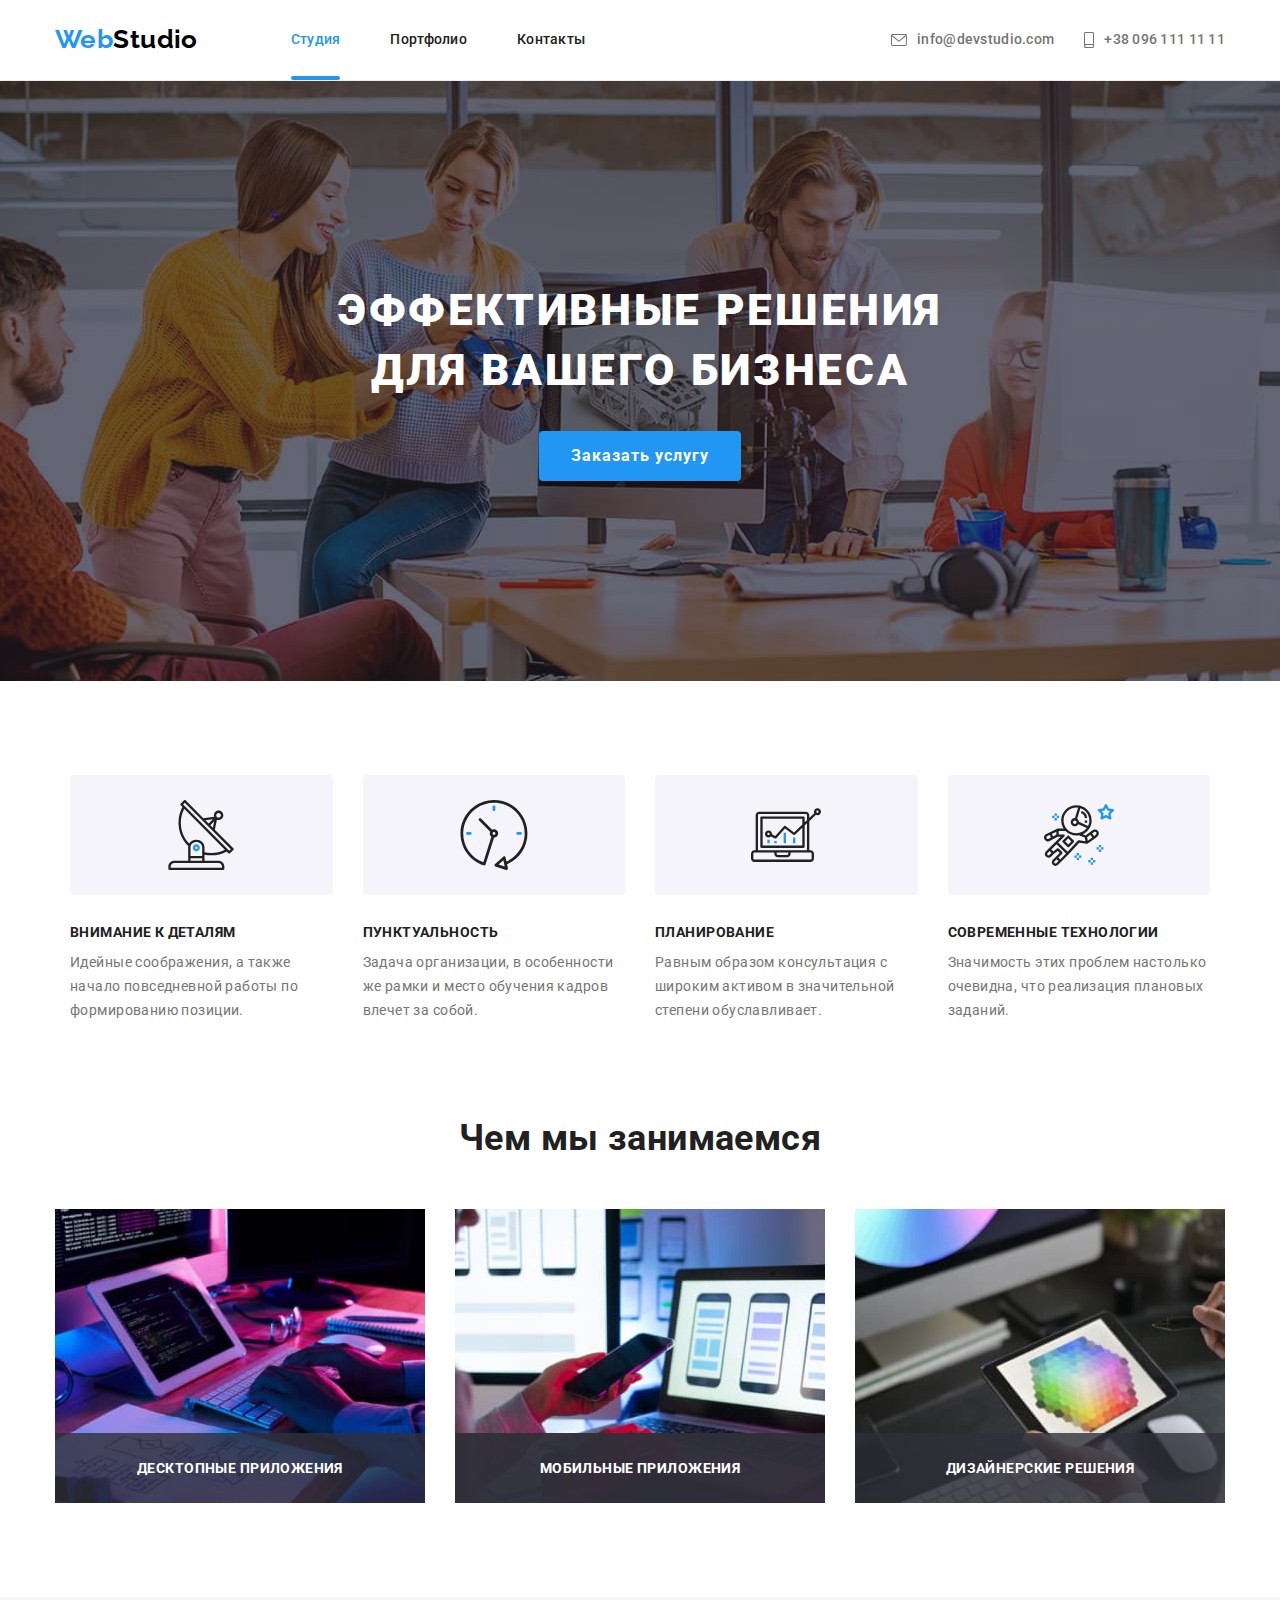
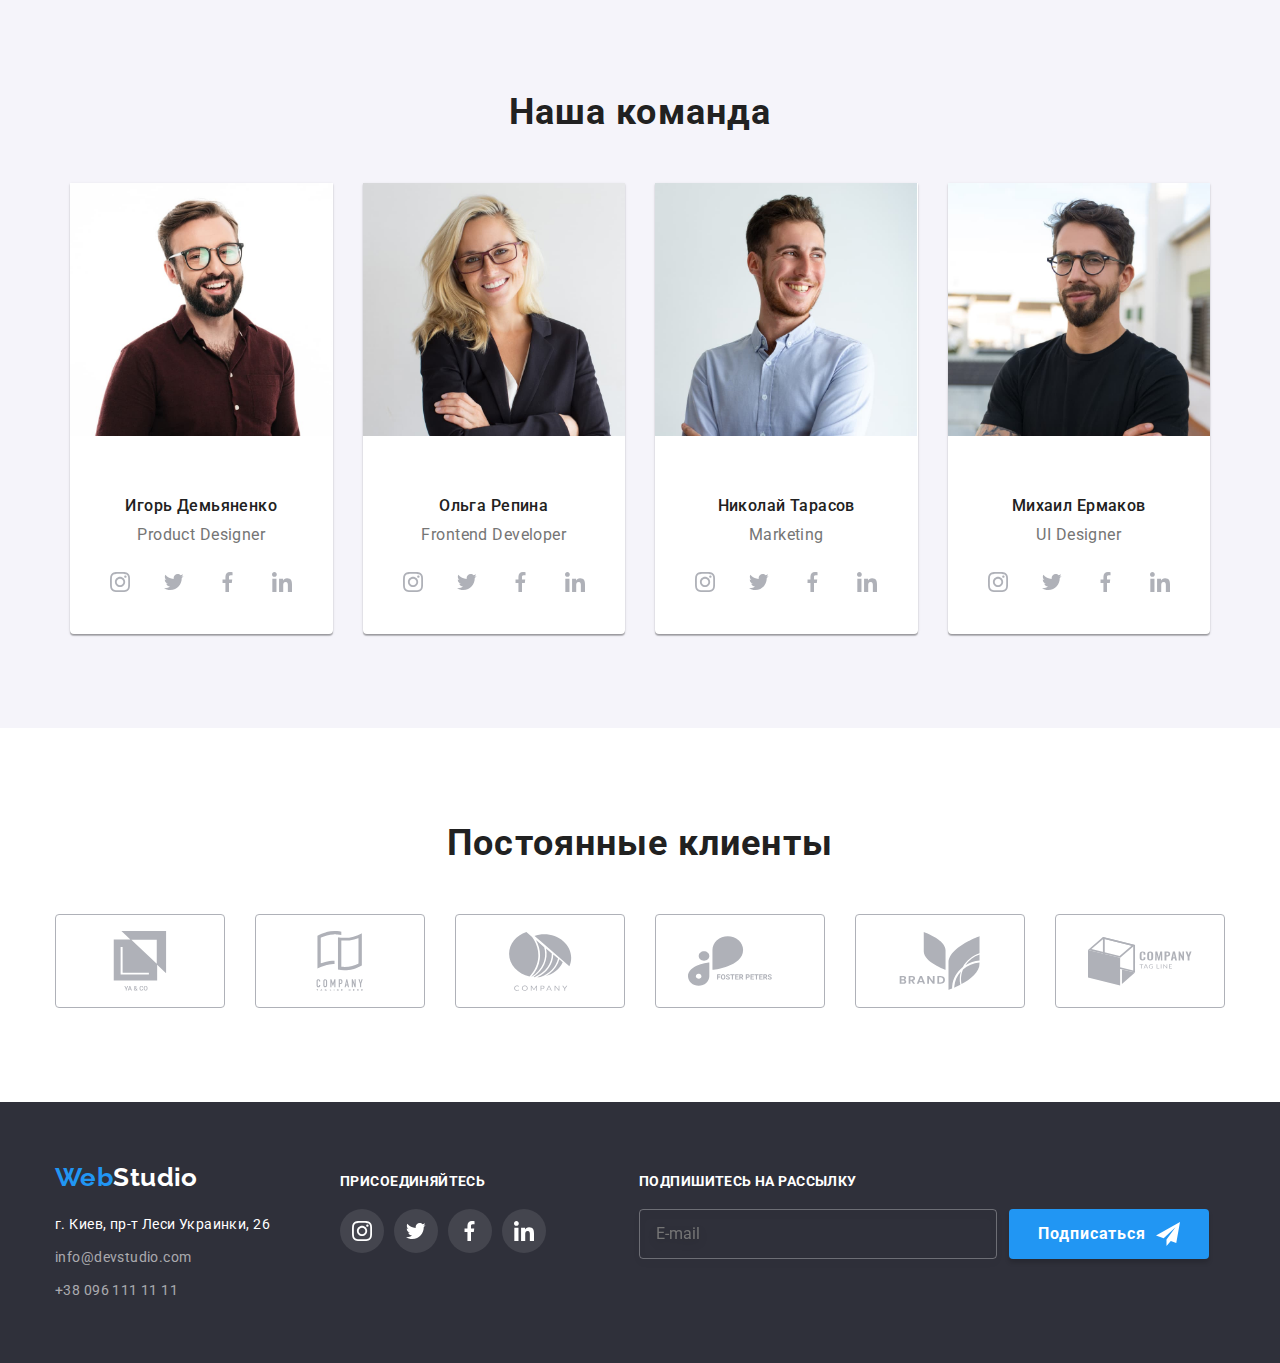
==== commit 03719e0e: "виправлення" ====
--- a/index.html
+++ b/index.html
@@ -83,19 +83,39 @@
         <div class="container">
           <h2 hidden>Особенности компании</h2>
           <ul class="features__list list">
-            <li class="features__li antenna">
+            <li class="features__li">
+              <div class="features__icon">
+                <svg class="antenna" width="70" height="70">
+                  <use href="./img/symbol-defs.svg#icon-antenna"></use>
+                </svg>
+              </div>
               <h3 class="features__item">Внимание к деталям</h3>
               <p class="features__text">Идейные соображения, а также начало повседневной работы по формированию позиции.</p>
             </li>
             <li class="features__li clock">
+              <div class="features__icon">
+                <svg class="features__img" width="70" height="70">
+                  <use href="./img/symbol-defs.svg#icon-clock"></use>
+                </svg>
+              </div>
               <h3 class="features__item">Пунктуальность</h3>
               <p class="features__text">Задача организации, в особенности же рамки и место обучения кадров влечет за собой.</p>
             </li>
             <li class="features__li diagram">
+              <div class="features__icon">
+                <svg class="features__img" width="70" height="70">
+                  <use href="./img/symbol-defs.svg#icon-diagram"></use>
+                </svg>
+              </div>
               <h3 class="features__item">Планирование</h3>
               <p class="features__text">Равным образом консультация с широким активом в значительной степени обуславливает.</p>
             </li>
             <li class="features__li astronaut">
+              <div class="features__icon">
+                <svg class="features__img" width="70" height="70">
+                  <use href="./img/symbol-defs.svg#icon-astronaut"></use>
+                </svg>
+              </div>
               <h3 class="features__item">Современные технологии</h3>
               <p class="features__text">Значимость этих проблем настолько очевидна, что реализация плановых заданий.</p>
             </li>
@@ -110,19 +130,21 @@
           <ul class="works__list list">
             <li class="works__img">
               <div class="works__text">
-                <img src="./img/box1.jpg" alt="Програмирование" width="370" />
+                <img srcset="./img/box1.jpg 1x, ./img/box1-2x.jpg 2x" src="./img/box1-2x.jpg" alt="десктопные приложения" width="370" height="294" />
                 <p class="works__p">Десктопные приложения</p>
               </div>
             </li>
             <li class="works__img">
               <div class="works__text">
-                <img src="./img/box2.jpg" alt="Разработка приложенний" width="370" />
+                <img srcset="./img/box2.jpg 1x, ./img/box2-2x.jpg 2x" src="./img/box2-2x.jpg" alt="десктопные приложения" width="370" height="294" />
+                <p class="works__p">Мобильные приложения</p>
+
                 <p class="works__p">Мобильные приложения</p>
               </div>
             </li>
             <li class="works__img">
               <div class="works__text">
-                <img src="./img/box3.jpg" alt="Графика" width="370" />
+                <img srcset="./img/box3.jpg 1x, ./img/box3-2x.jpg 2x" src="./img/box3-2x.jpg" alt="десктопные приложения" width="370" height="294" />
                 <p class="works__p">Дизайнерские решения</p>
               </div>
             </li>
@@ -140,7 +162,7 @@
                 <source srcset="./img/ИгорьДемьяненко-tab1x.jpg 1x, ./img/ИгорьДемьяненко-tab2x.jpg 2x" media="(min-width: 768px)" />
                 <source srcset="./img/ИгорьДемьяненко-mob1x.jpg 1x, ./img/ИгорьДемьяненко-mob2x.jpg 2x" media="(max-width: 767px)" />
 
-                <img src="./img/ИгорьДемьяненко.jpg 1x, ./img/ИгорьДемьяненко-2х.jpg 2x" alt="Игорь" />
+                <img src="./img/ИгорьДемьяненко-2х.jpg" alt="Игорь" />
               </picture>
               <div class="team__card">
                 <h3 class="team__name">Игорь Демьяненко</h3>
@@ -175,7 +197,7 @@
                 <source srcset="./img/ОльгаРепина-tab1x.jpg 1x, ./img/ОльгаРепина-tab2x.jpg 2x" media="(min-width: 768px)" />
                 <source srcset="./img/ОльгаРепина-mob1x.jpg 1x, ./img/ОльгаРепина-mob2x.jpg 2x" media="(max-width: 767px)" />
 
-                <img src="./img/ОльгаРепина.jpg 1x, ./img/ОльгаРепина-2х.jpg 2x" alt="Ольга" />
+                <img src="./img/ОльгаРепина-2х.jpg" alt="Ольга" />
               </picture>
               <div class="team__card">
                 <h3 class="team__name">Ольга Репина</h3>
@@ -210,7 +232,7 @@
                 <source srcset="./img/НиколайТарасов-tab1x.jpg 1x, ./img/НиколайТарасов-tab2x.jpg 2x" media="(min-width: 768px)" />
                 <source srcset="./img/НиколайТарасов-mob1x.jpg 1x, ./img/НиколайТарасов-mob2x.jpg 2x" media="(max-width: 767px)" />
 
-                <img src="./img/НиколайТарасов.jpg 1x, ./img/НиколайТарасов-2х.jpg 2x" alt="Николай" />
+                <img src="./img/НиколайТарасов-2х.jpg" alt="Николай" />
               </picture>
               <div class="team__card">
                 <h3 class="team__name">Николай Тарасов</h3>
@@ -245,7 +267,7 @@
                 <source srcset="./img/МихаилЕрмаков-tab1x.jpg 1x, ./img/МихаилЕрмаков-tab2x.jpg 2x" media="(min-width: 768px)" />
                 <source srcset="./img/МихаилЕрмаков-mob1x.jpg 1x, ./img/МихаилЕрмаков-mob2x.jpg 2x" media="(max-width: 767px)" />
 
-                <img src="./img/МихаилЕрмаков.jpg 1x, ./img/МихаилЕрмаков-2х.jpg 2x" alt="Михаил" />
+                <img src="./img/МихаилЕрмаков-2х.jpg" alt="Михаил" />
               </picture>
               <div class="team__card">
                 <h3 class="team__name">Михаил Ермаков</h3>
@@ -379,7 +401,7 @@
       </div>
     </footer>
     <!-- ---------------Модальное окно---------------- -->
-    <!-- <div class="backdrop is-hidden" data-modal>
+    <div class="backdrop is-hidden" data-modal>
       <div class="modal">
         <p class="modal__title">Оставьте свои данные, мы вам перезвоним</p>
         <form class="modal-form">
@@ -404,7 +426,7 @@
           </label>
           <div class="policy">
             <input type="checkbox" class="input-check visually-hidden" id="input-check" name="policy" value="policy" />
-            <label for="input-check" class="check__text">Соглашаюсь с рассылкой и принимаю &nbsp;<a href="" class="conditions">Условия договора</a></label>
+            <label for="input-check" class="check__text">Соглашаюсь с рассылкой и принимаю<a href="" class="conditions">Условия договора</a></label>
           </div>
           <button type="submit" class="form__button">Отправить</button>
         </form>
@@ -414,7 +436,7 @@
           </svg>
         </button>
       </div>
-    </div> -->
+    </div>
     <script src="./js/modal.js"></script>
     <script src="./js/mobile-menu.js"></script>
   </body>
--- a/css/main.min.css
+++ b/css/main.min.css
@@ -1,2 +1,2 @@
-body{font-family:"Roboto", "sans-serif";color:#757575;font-size:14px;letter-spacing:0.03em;background-color:#fff}.container{padding-left:15px;padding-right:15px;margin-right:auto;margin-left:auto}@media screen and (max-width: 479px){.container{width:100%}}@media screen and (min-width: 480px) and (max-width: 767px){.container{width:480px}}@media screen and (min-width: 768px) and (max-width: 1199px){.container{width:768px}}@media screen and (min-width: 1200px){.container{width:1200px}}@media screen and (max-width: 1199px){.section{padding-top:60px;padding-bottom:60px}}@media screen and (min-width: 1200px){.section{padding-top:94px;padding-bottom:94px}}h1,h2,h3,h4,h5,h6,p,ul{margin:0;padding:0}img{display:block;max-width:100%;height:auto}a{text-decoration:none}.list{list-style:none}.visually-hidden{position:absolute;width:1px;height:1px;margin:-1px;border:0;padding:0;white-space:nowrap;clip-path:inset(100%);clip:rect(0 0 0 0);overflow:hidden}picture{margin:0;padding:0;display:block}.logo{font-family:"Raleway";font-weight:700;font-size:26px;line-height:1.19;color:#000;align-items:center;display:block;padding-top:24px;padding-bottom:25px}.logo-web{color:#2196f3}.header .container{border-bottom:1px solid #ececec}.header-section{display:flex;align-items:center;text-align:center}@media screen and (min-width: 1200px){.header-section{justify-content:space-between}}.site-nav{display:flex}.header-list{display:flex;margin-left:93px}@media screen and (max-width: 767px){.header-list{display:none}}.header-link{font-weight:500;line-height:1.14;letter-spacing:0.02em;color:#212121;align-items:center;display:block;padding-top:32px;padding-bottom:32px;transition:color 250ms cubic-bezier(0.4, 0, 0.2, 1)}.header-link:hover,.header-link:focus{color:#2196f3}.header-link.current{color:#2196f3}.header-list .header-list__item:not(:last-child){margin-right:50px}.header-current{display:block;position:relative}.header-current::after{display:block;content:"";position:absolute;left:0;bottom:0;width:100%;height:4px;background-color:#2196f3;border-radius:2px}.header-adress{display:flex;margin-left:auto}@media screen and (max-width: 767px){.header-adress{display:none}}@media screen and (min-width: 768px) and (max-width: 1199px){.header-adress{display:inline}}.header-adress__link{display:flex;align-items:center;font-weight:500;font-size:12px;line-height:1.17;letter-spacing:0.02em;color:#757575;transition:color 250ms cubic-bezier(0.4, 0, 0.2, 1)}.header-adress__link:hover,.header-adress__link:focus{color:#2196f3}@media screen and (min-width: 768px) and (max-width: 1199px){.header-adress__link:hover,.header-adress__link:focus{padding-bottom:10px}}@media screen and (min-width: 1200px){.header-adress__link{padding-top:32px;padding-bottom:32px;font-size:14px;line-height:1.14;display:flex;justify-content:center;align-items:center}}@media screen and (max-width: 1199px){.header-adress .header-adress__item:not(:last-child):not(:last-child){margin-bottom:10px}}@media screen and (min-width: 1200px){.header-adress .header-adress__item:not(:last-child):not(:last-child){margin-right:30px}}.icon-mail{width:16px;height:12px;margin-right:10px;fill:currentColor}.icon-smartphone{width:10px;height:16px;margin-right:10px;fill:currentColor}.menu-button{display:flex;justify-content:center;align-items:center;padding:0;margin-left:auto;background-color:#fff;border:none;cursor:pointer;transition:fill 250ms cubic-bezier(0.4, 0, 0.2, 1)}.menu-button:hover,.menu-button:focus{fill:#2196f3}@media screen and (min-width: 768px){.menu-button{display:none}}.menu-close-button{position:absolute;top:10px;right:15px}@media screen and (min-width: 768px){.mobile-menu{display:none}}@media screen and (max-width: 767px){.mobile-menu{opacity:0;position:fixed;z-index:999;top:0;transform:translateY(100%);left:0;padding:48px 40px;width:100%;height:100%;background-color:#fff;transition:transform 250ms cubic-bezier(0.4, 0, 0.2, 1),opacity 250ms cubic-bezier(0.4, 0, 0.2, 1)}.mobile-menu.is-open{opacity:1;transform:translateY(0)}}.nav-list{display:block;text-align:start}.nav-list__link{font-size:40px;line-height:1.18;letter-spacing:0.02em;color:#212121;transition:color 250ms cubic-bezier(0.4, 0, 0.2, 1)}.nav-list__link:hover,.nav-list__link:focus{color:#2196f3}.nav-list__link.current{color:#2196f3}.nav-list__item:not(:last-child){margin-bottom:32px}.contact-list{position:absolute;bottom:134px;text-align:start}.contact-mob__link{display:block;font-family:"Roboto";font-weight:500;font-size:34px;line-height:1.18;letter-spacing:0.02em;margin-bottom:32px;color:#757575;transition:color 250ms cubic-bezier(0.4, 0, 0.2, 1)}.contact-mob__link:hover,.contact-mob__link:focus{color:#2196f3}.contact-list__link{display:block;font-size:24px;line-height:1.17;font-weight:500;line-height:1.14;letter-spacing:0.02em;color:#757575;transition:color 250ms cubic-bezier(0.4, 0, 0.2, 1)}.contact-list__link:hover,.contact-list__link:focus{color:#2196f3}.mobile-social{display:none;position:absolute;bottom:48px;display:flex;align-items:baseline;margin-top:64px}@media screen and (max-width: 399px){.mobile-social{display:flex;flex-wrap:wrap}}.mobile-social__link{font-weight:500;font-size:18px;line-height:1.22;letter-spacing:0.02em;text-decoration:none;color:#2196f3}.mobile-social__item{position:relative}.mobile-social__item:not(:last-child){margin-right:20px}.mobile-social__item:not(:last-child)::after{display:inline-block;position:absolute;left:100%;transform:translateX(10px);content:"";width:1px;height:22px;border-radius:2px;background-color:#c4c4c4}@media screen and (max-width: 399px){.mobile-social__item:not(:last-child)::after{display:none}}.mobile-social__item::before{display:inline-block;position:absolute;transform:translateX(-10px);content:"";width:1px;height:22px;border-radius:2px;background-color:#c4c4c4}@media screen and (min-width: 400px){.mobile-social__item::before{display:none}}@media screen and (max-width: 400px){.mobile-social__item{margin-bottom:10px;width:33%}}.hero{background-color:#2f303a;text-align:center;padding-top:118px;padding-bottom:118px;background-repeat:no-repeat;background-size:cover;background-position:50% 50%;margin-right:auto;margin-left:auto;background-position:center;width:100%}@media screen and (max-width: 767px){.hero{background-image:linear-gradient(rgba(47,48,58,0.4), rgba(47,48,58,0.4)),url(../img/hero-mob1x.jpg)}}@media screen and (max-width: 767px) and (min-device-pixel-ratio: 2), screen and (max-width: 767px) and (-webkit-min-device-pixel-ratio: 2), screen and (max-width: 767px) and (min-resolution: 192dpi), screen and (max-width: 767px) and (min-resolution: 2dppx){.hero{background-image:linear-gradient(rgba(47,48,58,0.4), rgba(47,48,58,0.4)),url(../img/hero-mob2x.jpg)}}@media screen and (min-width: 768px) and (max-width: 1199px){.hero{background-image:linear-gradient(rgba(47,48,58,0.4), rgba(47,48,58,0.4)),url(../img/hero-tab1x.jpg)}}@media screen and (min-width: 768px) and (max-width: 1199px) and (min-device-pixel-ratio: 2), screen and (min-width: 768px) and (max-width: 1199px) and (-webkit-min-device-pixel-ratio: 2), screen and (min-width: 768px) and (max-width: 1199px) and (min-resolution: 192dpi), screen and (min-width: 768px) and (max-width: 1199px) and (min-resolution: 2dppx){.hero{background-image:linear-gradient(rgba(47,48,58,0.4), rgba(47,48,58,0.4)),url(/img/hero-tab2x.jpg)}}@media screen and (min-width: 1200px){.hero{background-image:linear-gradient(rgba(47,48,58,0.4), rgba(47,48,58,0.4)),url(../img/hero.jpg);padding-top:200px;height:600px;max-width:1600px;text-align:center}}@media screen and (min-width: 1200px) and (min-device-pixel-ratio: 2), screen and (min-width: 1200px) and (-webkit-min-device-pixel-ratio: 2), screen and (min-width: 1200px) and (min-resolution: 192dpi), screen and (min-width: 1200px) and (min-resolution: 2dppx){.hero{background-image:linear-gradient(rgba(47,48,58,0.4), rgba(47,48,58,0.4)),url(../img/hero-2x.jpg)}}.hero__title{font-weight:900;letter-spacing:0.06em;text-transform:uppercase;color:#fff;margin-top:0;margin-bottom:30px;margin-left:auto;margin-right:auto}@media screen and (max-width: 1199px){.hero__title{width:360px;font-size:26px;line-height:1.62}}@media screen and (min-width: 1200px){.hero__title{width:696px;font-size:44px;line-height:1.36}}@media screen and (min-width: 320px) and (max-width: 479px){.hero__title{display:block;width:290px}}.hero__btn{cursor:pointer;font-family:inherit;font-weight:700;font-size:16px;line-height:1.88;letter-spacing:0.06em;color:#fff;background:#2196f3;box-shadow:0px 4px 4px rgba(0,0,0,0.15);border-radius:4px;border:none;padding:10px 32px;transition:background-color 250ms cubic-bezier(0.4, 0, 0.2, 1),filter cubic-bezier(0.4, 0, 0.2, 1)}.hero__btn:hover,.hero__btn:focus{background-color:#188ce8;filter:drop-shadow(0px 4px 4px rgba(0,0,0,0.25))}.backdrop{position:fixed;top:0;left:0;width:100%;height:100%;background-color:rgba(0,0,0,0.2);transition:opacity 500ms cubic-bezier(0.4, 0, 0.2, 1),visibility 500ms cubic-bezier(0.4, 0, 0.2, 1)}.backdrop.is-hidden{opacity:0;pointer-events:none;visibility:hidden}.modal{position:absolute;min-width:528px;min-height:581px;padding:40px;background-color:#fff;left:50%;top:50%;transform:translate(-50%, -50%) scale(1);transition:transform 500ms cubic-bezier(0.4, 0, 0.2, 1);box-shadow:0px 1px 3px rgba(0,0,0,0.12),0px 1px 1px rgba(0,0,0,0.14),0px 2px 1px rgba(0,0,0,0.2);border-radius:4px}.backdrop.is-hidden .modal{transform:translate(-50%, -50%) scale(0)}.modal__btn{position:absolute;cursor:pointer;top:8px;right:8px;display:flex;align-items:center;justify-content:center;background:#fff;border:1px solid rgba(0,0,0,0.1);width:30px;height:30px;border-radius:50%}.modal__btn:hover .modal-icon__close,.modal__btn:focus .modal-icon__close{fill:#2196f3}.modal-icon__close{fill:#000;transition:fill 250ms cubic-bezier(0.4, 0, 0.2, 1)}.modal__title{font-weight:700;font-size:20px;line-height:1.15;text-align:center;margin-bottom:12px;letter-spacing:.03em;color:#212121}.modal-field__label{display:block;font-weight:400;font-size:12px;line-height:1.17;letter-spacing:0.01em;color:#757575;margin-bottom:4px}.modal-field{position:relative;margin-bottom:10px;display:block}.modal-field:last-child{margin-bottom:20px}.modal-field input{padding-left:42px;width:100%;height:40px;border:1px solid rgba(33,33,33,0.2);border-radius:4px;transition:border-color 250ms cubic-bezier(0.4, 0, 0.2, 1)}input:hover,input:focus{border-color:#2196f3;outline:none}.icon{transition:fill cubic-bezier(0.4, 0, 0.2, 1);pointer-events:none}input:hover+.icon,input:focus+.icon{fill:#2196f3}.modal__name{display:block;position:absolute;width:18px;height:18px;bottom:9px;left:12px}.modal__phone{display:block;position:absolute;width:18px;height:18px;bottom:9px;left:12px}.modal__mail{display:block;position:absolute;width:18px;height:18px;bottom:9px;left:12px}.comentary{display:block;resize:none;padding:12px 16px;margin-bottom:20px;width:100%;height:120px;border:1px solid rgba(33,33,33,0.2);box-sizing:border-box;border-radius:4px;transition:border-color 250ms cubic-bezier(0.4, 0, 0.2, 1)}.comentary:hover,.comentary:focus{border-color:#2196f3;outline:none}.comentary::placeholder{font-weight:400;font-size:12px;line-height:14px;letter-spacing:0.01em;color:rgba(117,117,117,0.5)}.policy{margin-bottom:30px}.check__text{display:flex;text-align:center;align-items:center;justify-content:center;font-size:14px;line-height:1.71;letter-spacing:.03em;color:#757575}.check__text::before{content:"";cursor:pointer;width:16px;height:15px;border:1px solid #212121;border-radius:3px;margin-right:8px;color:#212121;transition:background-color 250ms cubic-bezier(0.4, 0, 0.2, 1),border 250ms cubic-bezier(0.4, 0, 0.2, 1),background-image 250ms cubic-bezier(0.4, 0, 0.2, 1)}.input-check:checked+.check__text::before{background-color:#2196f3;border:none;background-image:url(/img/icon-check.svg)}.conditions{color:#2196f3;text-decoration:underline}.form__button{display:block;cursor:pointer;width:200px;height:50px;margin-left:auto;margin-right:auto;background-color:#2196f3;border-radius:4px;border:none;box-shadow:0px 4px 4px rgba(0,0,0,0.15);align-items:center;text-align:center;letter-spacing:0.06em;color:#fff;transition:backgorund-color 250ms cubic-bezier(0.4, 0, 0.2, 1)}.form__button:hover,.form__button:focus{background-color:#188ce8}.features{display:flex;flex-direction:column}.features__list{display:flex;flex-direction:row;justify-content:center;flex-wrap:wrap}.features__li{display:block}.features__li::before{content:"";display:inline-block;width:100%;height:120px;margin-bottom:30px;background-color:#f5f4fa;background-repeat:no-repeat;background-position:center}@media screen and (max-width: 767px){.features__li{width:100%}}@media screen and (min-width: 768px) and (max-width: 1199px){.features__li{flex-basis:calc((100% - 2 * 30px) / 2)}.features__li:nth-child(2n+1){margin-right:30px}}@media screen and (min-width: 1200px){.features__li{flex-basis:calc((100% - 4 * 30px) / 4);flex-wrap:nowrap}.features__li:not(:last-child){margin-right:30px}}.features__item{font-size:14px;font-weight:700;line-height:1.14;text-transform:uppercase;color:#212121;letter-spacing:.03em;margin-bottom:10px}@media screen and (max-width: 767px){.features__item{text-align:center}}.features__text{line-height:1.71;color:#757575;font-weight:400;letter-spacing:.03em;font-size:14px}@media screen and (max-width: 1199px){.features__text{margin-bottom:30px}}.antenna::before{background-image:url(../img/features/antenna.svg)}.clock::before{background-image:url(../img/features/clock.svg)}.diagram::before{background-image:url(../img/features/diagram.svg)}.astronaut::before{background-image:url(../img/features/astronaut.svg)}.works{padding-top:0}@media screen and (max-width: 1199px){.works{display:none}}.works__title{font-weight:700;font-size:36px;line-height:1.17;text-align:center;color:#212121;margin-bottom:50px}.works__list{display:flex}.works__img{display:block}.works__img:not(:last-child){margin-right:30px}.works__text{display:block;position:relative}.works__p{display:flex;position:absolute;width:370px;height:70px;font-weight:700;font-size:14px;line-height:16px;align-items:center;justify-content:center;letter-spacing:0.03em;text-transform:uppercase;color:#fff;background-color:rgba(47,48,58,0.8);transform:translateY(-100%)}.team{background-color:#f5f4fa}.team__title{display:block;margin-bottom:50px;font-weight:700;font-size:36px;line-height:1.17;text-align:center;color:#212121;letter-spacing:.03em}.team__list{display:flex;justify-content:center}@media screen and (max-width: 1199px){.team__list{flex-wrap:wrap}}@media screen and (min-width: 1200px){.team__list{flex-wrap:nowrap}}.team__item{display:block;box-shadow:0px 1px 3px rgba(0,0,0,0.12),0px 1px 1px rgba(0,0,0,0.14),0px 2px 1px rgba(0,0,0,0.2);border-radius:0px 0px 4px 4px;background-color:#fff}@media screen and (max-width: 767px){.team__item{width:100%}.team__item:not(:last-child){margin-bottom:30px}}@media screen and (min-width: 768px) and (max-width: 1199px){.team__item{flex-basis:calc((100% - 2 * 30px) / 2)}.team__item:nth-child(2n-1){margin-right:30px}.team__item:nth-child(-n+2){margin-bottom:30px}}@media screen and (min-width: 1200px){.team__item{flex-basis:calc((100% - 4 * 30px) / 4)}.team__item:not(:last-child){margin-right:30px}}.team__img{display:block;margin-bottom:30px}.team__name{display:block;margin-bottom:10px;font-weight:500;font-size:16px;line-height:1.19;text-align:center;color:#212121}.team__text{font-size:16px;line-height:1.19;text-align:center;color:#757575;margin-bottom:16px}.team__card{padding-top:30px;padding-bottom:30px}.social{display:flex;justify-content:center}.social__item{margin-right:10px}.social__item:last-child{margin:0}.social__link{display:flex;width:44px;height:44px;align-items:center;justify-content:center;color:#afb1b8;fill:currentColor;border-radius:50px;transition:background-color 250ms cubic-bezier(0.4, 0, 0.2, 1),color 250ms cubic-bezier(0.4, 0, 0.2, 1)}.social__link:hover,.social__link:focus{background-color:#2196f3;color:#fff}@media screen and (max-width: 1199px){.clients__content{display:flex;justify-content:center;flex-wrap:wrap}}.clients{display:flex;flex-direction:column;text-align:center}.clients__title{display:block;margin-bottom:50px;font-weight:700;font-size:36px;line-height:1.17;text-align:center;color:#212121;letter-spacing:.03em}.clients__list{display:flex;flex-wrap:wrap;justify-content:center;margin-top:50px}@media screen and (min-width: 480px) and (max-width: 1199px){.clients__list{justify-content:space-between}}@media screen and (min-width: 1200px){.clients__list{flex-wrap:nowrap}}.clients__link{display:flex;align-items:center;text-align:center;justify-content:center;border:1px solid #afb1b8;border-radius:4px;color:#afb1b8;fill:currentColor;transition:color 250ms cubic-bezier(0.4, 0, 0.2, 1),border 250ms cubic-bezier(0.4, 0, 0.2, 1)}.clients__link:hover,.clients__link:focus{border:1px solid #2196f3;color:#2196f3}@media screen and (max-width: 767px){.clients__link{width:210px;padding:16px 52px}}@media screen and (max-width: 1199px){.clients__link{max-width:226px;padding:16px 60px}}@media screen and (min-width: 1200px){.clients__link{max-width:170px;padding:16px 32px}}@media screen and (max-width: 767px){.clients__item{margin-bottom:30px}}@media screen and (min-width: 480px) and (max-width: 767px){.clients__item:nth-child(2n+1){margin-right:30px}}@media screen and (max-width: 1199px){.clients__item:nth-child(-n+3){margin-bottom:30px}}@media screen and (min-width: 1200px){.clients__item:not(:last-child){margin-right:30px}}.filter{padding-top:94px;padding-bottom:94px}.filter__list{display:flex;margin-bottom:50px;justify-content:center}.filter__btn{cursor:pointer;border:none;font-family:"Roboto";font-weight:500;font-size:16px;line-height:1.62;text-align:center;background-color:#f5f4fa;color:#212121;padding:6px 22px;border-color:transparent;border-radius:4px;transition:box-shadow 250ms cubic-bezier(0.4, 0, 0.2, 1),background-color 250ms cubic-bezier(0.4, 0, 0.2, 1),color 250ms cubic-bezier(0.4, 0, 0.2, 1)}.filter__btn:hover,.filter__btn:focus{color:#fff;background-color:#2196f3;box-shadow:0px 3px 1px rgba(0,0,0,0.1),0px 1px 2px rgba(0,0,0,0.08),0px 2px 2px rgba(0,0,0,0.12)}.filter__item:not(:last-child){margin-right:8px}.portfolio-list{display:flex;flex-wrap:wrap}.portfolio-card{display:block;width:370px;margin-right:30px;margin-bottom:30px;border-bottom:1px solid #eeeeee}.portfolio-card:nth-child(3n){margin-right:0}.portfolio-card__link{display:block;position:relative;font-weight:700;font-size:18px;line-height:2;letter-spacing:0.06em;color:#212121;text-decoration:none;background-color:#fff;background-size:contain;transition:box-shadow 250ms cubic-bezier(0.4, 0, 0.2, 1)}.portfolio-card__link:hover,.portfolio-card__link:focus{box-shadow:0px 1px 1px rgba(0,0,0,0.12),0px 4px 4px rgba(0,0,0,0.06),1px 4px 6px rgba(0,0,0,0.16)}.card-hover{display:block;position:relative;overflow:hidden}.card-hover__text{position:absolute;font-weight:400;font-size:18px;line-height:1.55;letter-spacing:0.03em;color:#fff;background-color:rgba(33,150,243,0.9);bottom:0;left:0;padding:63px 24px;transform:translateY(101%);transition:transform 250ms cubic-bezier(0.4, 0, 0.2, 1)}.portfolio-card__link:hover .card-hover__text,.portfolio-card__link:focus .card-hover__text{transform:translateY(0)}.portfolio-card__text{padding:24px 20px}.portfolio-card__name{font-weight:700;font-size:18px;line-height:2;letter-spacing:0.06em;color:#212121;display:block;margin-bottom:4px}.portfolio-filter-text{font-weight:400;font-size:16px;line-height:1.88;color:#757575}.footer{background:#2f303a;padding-top:60px;padding-bottom:60px}.footer>.container{align-items:center}@media screen and (min-width: 768px) and (max-width: 1199px){.footer>.container{display:flex;flex-wrap:wrap;text-align:center;justify-content:center;align-items:baseline}}@media screen and (min-width: 1200px){.footer>.container{display:flex;align-items:baseline}}@media screen and (min-width: 768px) and (max-width: 1199px){.footer__part{display:block;margin-right:165px}}@media screen and (max-width: 1199px){.footer__part{display:block;align-items:center;text-align:center}}.footer__logo{font-family:"Raleway";font-weight:700;font-size:26px;line-height:1.19;color:#fff;display:block;margin-bottom:20px}@media screen and (max-width: 1199px){.footer__logo{font-size:24px;line-height:1.16}}@media screen and (max-width: 1199px){.footer-address__list{display:block;margin-bottom:60px}}.footer__logo__web{color:#2196f3}.footer-address{display:block}@media screen and (min-width: 768px) and (max-width: 1199px){.footer-address{display:flex;flex-wrap:wrap;justify-content:center;text-align:center}}.footer-adress__text{font-style:normal;line-height:1.71;color:#fff}.footer-adress__item:not(:last-child){margin-bottom:9px}.footer-adress__link{font-style:normal;line-height:1.71;color:rgba(255,255,255,0.6);transition:color 250ms cubic-bezier(0.4, 0, 0.2, 1)}.footer-adress__link:hover,.footer-adress__link:focus{color:#2196f3}.connect{font-weight:700;font-size:14px;line-height:1.1428;letter-spacing:0.03em;text-transform:uppercase;margin-bottom:20px;color:#fff}@media screen and (max-width: 1199px){.connect{display:block;text-align:center;justify-content:center}}@media screen and (min-width: 1200px){.footer-social{margin-left:70px}}.footer-social__list{display:flex}@media screen and (max-width: 1199px){.footer-social__list{margin-bottom:60px;text-align:center;justify-content:center}}.footer-social__item:not(:last-child){margin-right:10px}.footer-social__icon{display:flex;color:#fff;fill:currentColor;width:44px;height:44px;align-items:center;justify-content:center;background-color:rgba(255,255,255,0.1);border-radius:50%;transition:background-color 250ms cubic-bezier(0.4, 0, 0.2, 1)}.footer-social__icon:hover,.footer-social__icon:focus{background-color:#2196f3}.footer__subscribe{display:block}@media screen and (min-width: 1200px){.footer__subscribe{margin-left:93px}}.footer-form__title{display:block;font-weight:700;font-size:14px;line-height:1.1428;letter-spacing:0.03em;text-transform:uppercase;margin-bottom:20px;color:#fff}@media screen and (max-width: 1199px){.footer-form__title{text-align:center;justify-content:center}}@media screen and (min-width: 1200px){.footer-form__container{display:flex}}.footer-form__input{width:100%;height:50px;font-weight:400;font-size:16px;line-height:1.25;margin:0;padding:15px 16px;color:#fff;border:1px solid rgba(255,255,255,0.3);filter:drop-shadow(0px 4px 4px rgba(0,0,0,0.15));border-radius:4px;background-color:transparent}@media screen and (max-width: 1199px){.footer-form__input{margin-bottom:20px}}@media screen and (min-width: 768px) and (max-width: 1199px){.footer-form__input{width:450px}}@media screen and (min-width: 1200px){.footer-form__input{width:358px}}.footer-form__button{display:flex;justify-content:center;align-items:center;width:200px;height:50px;margin-left:12px;cursor:pointer;font-family:inherit;font-weight:700;font-size:16px;line-height:1.88;letter-spacing:0.06em;color:#fff;background-color:#2196f3;border-radius:4px;box-shadow:0px 4px 4px rgba(0,0,0,0.15);border-radius:4px;border:none;transition:background-color 250ms cubic-bezier(0.4, 0, 0.2, 1),filter cubic-bezier(0.4, 0, 0.2, 1)}.footer-form__button:hover,.footer-form__button:focus{background-color:#188ce8;filter:drop-shadow(0px 4px 4px rgba(0,0,0,0.25))}@media screen and (max-width: 1199px){.footer-form__button{margin-left:auto;margin-right:auto}}.footer-form__icon{display:block;margin-left:10px;fill:currentColor}
+body{font-family:"Roboto", "sans-serif";color:#757575;font-size:14px;letter-spacing:0.03em;background-color:#fff}.container{padding-left:15px;padding-right:15px;margin-right:auto;margin-left:auto}@media screen and (max-width: 479px){.container{width:100%}}@media screen and (min-width: 480px) and (max-width: 767px){.container{width:480px}}@media screen and (min-width: 768px) and (max-width: 1199px){.container{width:768px}}@media screen and (min-width: 1200px){.container{width:1200px}}@media screen and (max-width: 1199px){.section{padding-top:60px;padding-bottom:60px}}@media screen and (min-width: 1200px){.section{padding-top:94px;padding-bottom:94px}}h1,h2,h3,h4,h5,h6,p,ul{margin:0;padding:0}img{display:block;max-width:100%;height:auto}a{text-decoration:none}.list{list-style:none}.visually-hidden{position:absolute;width:1px;height:1px;margin:-1px;border:0;padding:0;white-space:nowrap;clip-path:inset(100%);clip:rect(0 0 0 0);overflow:hidden}picture{margin:0;padding:0;display:block}.logo{font-family:"Raleway";font-weight:700;font-size:26px;line-height:1.19;color:#000;align-items:center;display:block;padding-top:24px;padding-bottom:25px}.logo-web{color:#2196f3}.header{border-bottom:1px solid #ececec}.header-section{display:flex;align-items:center;text-align:center}@media screen and (min-width: 1200px){.header-section{justify-content:space-between}}.site-nav{display:flex}.header-list{display:flex;margin-left:93px}@media screen and (max-width: 767px){.header-list{display:none}}.header-link{font-weight:500;line-height:1.14;letter-spacing:0.02em;color:#212121;align-items:center;display:block;padding-top:32px;padding-bottom:32px;transition:color 250ms cubic-bezier(0.4, 0, 0.2, 1)}.header-link:hover,.header-link:focus{color:#2196f3}.header-link.current{color:#2196f3}.header-list .header-list__item:not(:last-child){margin-right:50px}.header-current{display:block;position:relative}.header-current::after{display:block;content:"";position:absolute;left:0;bottom:0;width:100%;height:4px;background-color:#2196f3;border-radius:2px}.header-adress{display:flex;margin-left:auto}@media screen and (max-width: 767px){.header-adress{display:none}}@media screen and (min-width: 768px) and (max-width: 1199px){.header-adress{display:inline}}.header-adress__link{display:flex;align-items:center;font-weight:500;font-size:12px;line-height:1.17;letter-spacing:0.02em;color:#757575;transition:color 250ms cubic-bezier(0.4, 0, 0.2, 1)}.header-adress__link:hover,.header-adress__link:focus{color:#2196f3}@media screen and (min-width: 1200px){.header-adress__link{padding-top:32px;padding-bottom:32px;font-size:14px;line-height:1.14;display:flex;justify-content:center;align-items:center}}@media screen and (max-width: 1199px){.header-adress .header-adress__item:not(:last-child):not(:last-child){margin-bottom:10px}}@media screen and (min-width: 1200px){.header-adress .header-adress__item:not(:last-child):not(:last-child){margin-right:30px}}.icon-mail{width:16px;height:12px;margin-right:10px;fill:currentColor}.icon-smartphone{width:10px;height:16px;margin-right:10px;fill:currentColor}.menu-button{display:flex;justify-content:center;align-items:center;padding:0;margin-left:auto;background-color:#fff;border:none;cursor:pointer;transition:fill 250ms cubic-bezier(0.4, 0, 0.2, 1)}.menu-button:hover,.menu-button:focus{fill:#2196f3}@media screen and (min-width: 768px){.menu-button{display:none}}.menu-close-button{position:absolute;top:10px;right:15px}@media screen and (min-width: 768px){.mobile-menu{display:none}}@media screen and (max-width: 767px){.mobile-menu{opacity:0;position:fixed;z-index:999;top:0;transform:translateY(100%);left:0;padding:48px 40px;width:100%;height:100%;background-color:#fff;transition:transform 250ms cubic-bezier(0.4, 0, 0.2, 1),opacity 250ms cubic-bezier(0.4, 0, 0.2, 1)}.mobile-menu.is-open{opacity:1;transform:translateY(0)}}.nav-list{display:block;text-align:start}.nav-list__link{font-size:40px;line-height:1.18;letter-spacing:0.02em;color:#212121;transition:color 250ms cubic-bezier(0.4, 0, 0.2, 1)}.nav-list__link:hover,.nav-list__link:focus{color:#2196f3}.nav-list__link.current{color:#2196f3}.nav-list__item:not(:last-child){margin-bottom:32px}.contact-list{position:absolute;bottom:134px;text-align:start}.contact-mob__link{display:block;font-family:"Roboto";font-weight:500;font-size:34px;line-height:1.18;letter-spacing:0.02em;margin-bottom:32px;color:#757575;transition:color 250ms cubic-bezier(0.4, 0, 0.2, 1)}.contact-mob__link:hover,.contact-mob__link:focus{color:#2196f3}.contact-list__link{display:block;font-size:24px;line-height:1.17;font-weight:500;line-height:1.14;letter-spacing:0.02em;color:#757575;transition:color 250ms cubic-bezier(0.4, 0, 0.2, 1)}.contact-list__link:hover,.contact-list__link:focus{color:#2196f3}.mobile-social{display:none;position:absolute;bottom:48px;display:flex;align-items:baseline;margin-top:64px}@media screen and (max-width: 399px){.mobile-social{display:flex;flex-wrap:wrap}}.mobile-social__link{font-weight:500;font-size:18px;line-height:1.22;letter-spacing:0.02em;text-decoration:none;color:#2196f3}.mobile-social__item{position:relative}.mobile-social__item:not(:last-child){margin-right:20px}.mobile-social__item:not(:last-child)::after{display:inline-block;position:absolute;left:100%;transform:translateX(10px);content:"";width:1px;height:22px;border-radius:2px;background-color:#c4c4c4}@media screen and (max-width: 399px){.mobile-social__item:not(:last-child)::after{display:none}}.mobile-social__item::before{display:inline-block;position:absolute;transform:translateX(-10px);content:"";width:1px;height:22px;border-radius:2px;background-color:#c4c4c4}@media screen and (min-width: 400px){.mobile-social__item::before{display:none}}@media screen and (max-width: 400px){.mobile-social__item{margin-bottom:10px;width:33%}}.hero{background-color:#2f303a;text-align:center;padding-top:118px;padding-bottom:118px;background-repeat:no-repeat;background-size:cover;background-position:50% 50%;margin-right:auto;margin-left:auto;background-position:center;width:100%}@media screen and (max-width: 767px){.hero{background-image:linear-gradient(rgba(47,48,58,0.4), rgba(47,48,58,0.4)),url(../img/hero-mob1x.jpg)}}@media screen and (max-width: 767px) and (min-device-pixel-ratio: 2), screen and (max-width: 767px) and (-webkit-min-device-pixel-ratio: 2), screen and (max-width: 767px) and (min-resolution: 192dpi), screen and (max-width: 767px) and (min-resolution: 2dppx){.hero{background-image:linear-gradient(rgba(47,48,58,0.4), rgba(47,48,58,0.4)),url(../img/hero-mob2x.jpg)}}@media screen and (min-width: 768px) and (max-width: 1199px){.hero{background-image:linear-gradient(rgba(47,48,58,0.4), rgba(47,48,58,0.4)),url(../img/hero-tab1x.jpg)}}@media screen and (min-width: 768px) and (max-width: 1199px) and (min-device-pixel-ratio: 2), screen and (min-width: 768px) and (max-width: 1199px) and (-webkit-min-device-pixel-ratio: 2), screen and (min-width: 768px) and (max-width: 1199px) and (min-resolution: 192dpi), screen and (min-width: 768px) and (max-width: 1199px) and (min-resolution: 2dppx){.hero{background-image:linear-gradient(rgba(47,48,58,0.4), rgba(47,48,58,0.4)),url(../img/hero-tab2x.jpg)}}@media screen and (min-width: 1200px){.hero{background-image:linear-gradient(rgba(47,48,58,0.4), rgba(47,48,58,0.4)),url(../img/hero.jpg);padding-top:200px;height:600px;max-width:1600px;text-align:center}}@media screen and (min-width: 1200px) and (min-device-pixel-ratio: 2), screen and (min-width: 1200px) and (-webkit-min-device-pixel-ratio: 2), screen and (min-width: 1200px) and (min-resolution: 192dpi), screen and (min-width: 1200px) and (min-resolution: 2dppx){.hero{background-image:linear-gradient(rgba(47,48,58,0.4), rgba(47,48,58,0.4)),url(../img/hero-2x.jpg)}}.hero__title{font-weight:900;letter-spacing:0.06em;text-transform:uppercase;color:#fff;margin-top:0;margin-bottom:30px;margin-left:auto;margin-right:auto}@media screen and (max-width: 1199px){.hero__title{width:360px;font-size:26px;line-height:1.62}}@media screen and (min-width: 1200px){.hero__title{width:696px;font-size:44px;line-height:1.36}}@media screen and (min-width: 320px) and (max-width: 479px){.hero__title{display:block;width:290px}}.hero__btn{cursor:pointer;font-family:inherit;font-weight:700;font-size:16px;line-height:1.88;letter-spacing:0.06em;color:#fff;background:#2196f3;box-shadow:0px 4px 4px rgba(0,0,0,0.15);border-radius:4px;border:none;padding:10px 32px;transition:background-color 250ms cubic-bezier(0.4, 0, 0.2, 1),filter cubic-bezier(0.4, 0, 0.2, 1)}.hero__btn:hover,.hero__btn:focus{background-color:#188ce8;filter:drop-shadow(0px 4px 4px rgba(0,0,0,0.25))}.backdrop{position:fixed;top:0;left:0;width:100%;height:100%;background-color:rgba(0,0,0,0.2);transition:opacity 500ms cubic-bezier(0.4, 0, 0.2, 1),visibility 500ms cubic-bezier(0.4, 0, 0.2, 1)}.backdrop.is-hidden{opacity:0;pointer-events:none;visibility:hidden}.modal{position:absolute;max-width:450px;width:100%;min-height:609px;padding:40px;background-color:#fff;left:50%;top:50%;transform:translate(-50%, -50%) scale(1);transition:transform 500ms cubic-bezier(0.4, 0, 0.2, 1);box-shadow:0px 1px 3px rgba(0,0,0,0.12),0px 1px 1px rgba(0,0,0,0.14),0px 2px 1px rgba(0,0,0,0.2);border-radius:4px}@media screen and (min-width: 1200px){.modal{max-width:528px;min-height:581px}}.backdrop.is-hidden .modal{transform:translate(-50%, -50%) scale(0)}.modal__btn{position:absolute;cursor:pointer;top:8px;right:8px;display:flex;align-items:center;justify-content:center;background:#fff;border:1px solid rgba(0,0,0,0.1);width:30px;height:30px;border-radius:50%}.modal__btn:hover .modal-icon__close,.modal__btn:focus .modal-icon__close{fill:#2196f3}.modal-icon__close{fill:currentColor;transition:fill 250ms cubic-bezier(0.4, 0, 0.2, 1)}.modal__title{width:370px;font-weight:700;font-size:20px;line-height:1.5;text-align:center;margin-bottom:12px;letter-spacing:.03em;color:#212121}@media screen and (max-width: 479px){.modal__title{width:100%}}@media screen and (min-width: 1200px){.modal__title{width:100%;line-height:1.15}}.modal-field__label{display:block;font-weight:400;font-size:12px;line-height:1.17;letter-spacing:0.01em;color:#757575;margin-bottom:4px}.modal-field{position:relative;margin-bottom:10px;display:block}.modal-field:last-child{margin-bottom:20px}.modal-field input{padding-left:42px;width:100%;height:40px;border:1px solid rgba(33,33,33,0.2);border-radius:4px;transition:border-color 250ms cubic-bezier(0.4, 0, 0.2, 1)}input:hover,input:focus{border-color:#2196f3;outline:none}.icon{transition:fill cubic-bezier(0.4, 0, 0.2, 1);pointer-events:none}input:hover+.icon,input:focus+.icon{fill:#2196f3}.modal__name{display:block;position:absolute;width:18px;height:18px;bottom:9px;left:12px}.modal__phone{display:block;position:absolute;width:18px;height:18px;bottom:9px;left:12px}.modal__mail{display:block;position:absolute;width:18px;height:18px;bottom:9px;left:12px}.comentary{display:block;resize:none;padding:12px 16px;margin-bottom:20px;width:100%;height:120px;border:1px solid rgba(33,33,33,0.2);box-sizing:border-box;border-radius:4px;transition:border-color 250ms cubic-bezier(0.4, 0, 0.2, 1)}.comentary:hover,.comentary:focus{border-color:#2196f3;outline:none}.comentary::placeholder{font-weight:400;font-size:12px;line-height:14px;letter-spacing:0.01em;color:rgba(117,117,117,0.5)}.policy{display:flex;align-items:center;justify-content:center;margin-bottom:30px}.check__text{display:flex;font-size:12px;align-items:center;line-height:1.16;letter-spacing:0.03em;color:#757575}@media screen and (min-width: 1200px){.check__text{font-size:14px;line-height:1.71}}.check__text::before{content:"";cursor:pointer;width:16px;height:15px;border:1px solid #212121;border-radius:3px;margin-right:8px;color:#212121;transition:background-color 250ms cubic-bezier(0.4, 0, 0.2, 1),border 250ms cubic-bezier(0.4, 0, 0.2, 1),background-image 250ms cubic-bezier(0.4, 0, 0.2, 1)}.input-check:checked+.check__text::before{background-color:#2196f3;border:none;background-image:url(../img/icon-check.svg);background-position:center}.conditions{display:inline;margin-left:5px;color:#2196f3;text-decoration:underline;font-size:12px;line-height:1.16;letter-spacing:0.03em;cursor:pointer}@media screen and (min-width: 1200px){.conditions{font-size:14px;line-height:1.71}}.form__button{display:block;cursor:pointer;width:200px;height:50px;margin-left:auto;margin-right:auto;background-color:#2196f3;border-radius:4px;border:none;box-shadow:0px 4px 4px rgba(0,0,0,0.15);align-items:center;text-align:center;letter-spacing:0.06em;color:#fff;transition:backgorund-color 250ms cubic-bezier(0.4, 0, 0.2, 1)}.form__button:hover,.form__button:focus{background-color:#188ce8}.features{display:flex;flex-direction:column}.features__list{display:flex;flex-direction:row;justify-content:center;flex-wrap:wrap}.features__li{display:block}@media screen and (max-width: 767px){.features__li{width:100%}}@media screen and (min-width: 768px) and (max-width: 1199px){.features__li{flex-basis:calc((100% - 2 * 30px) / 2)}.features__li:nth-child(2n+1){margin-right:30px}}@media screen and (min-width: 1200px){.features__li{flex-basis:calc((100% - 4 * 30px) / 4);flex-wrap:nowrap}.features__li:not(:last-child){margin-right:30px}}.features__item{font-size:14px;font-weight:700;line-height:1.14;text-transform:uppercase;color:#212121;letter-spacing:.03em;margin-bottom:10px}@media screen and (max-width: 767px){.features__item{text-align:center}}.features__text{line-height:1.71;color:#757575;font-weight:400;letter-spacing:.03em;font-size:14px}@media screen and (max-width: 1199px){.features__text{margin-bottom:30px}}.features__icon{display:flex;justify-content:center;height:120px;align-items:center;background:#f5f4fa;border-radius:4px;margin-bottom:30px}.features__img{display:inline-block}.works{padding-top:0}@media screen and (max-width: 1199px){.works{display:none}}.works__title{font-weight:700;font-size:36px;line-height:1.17;text-align:center;color:#212121;margin-bottom:50px}.works__list{display:flex}.works__img{display:block}.works__img:not(:last-child){margin-right:30px}.works__text{display:block;position:relative}.works__p{display:flex;position:absolute;width:370px;height:70px;font-weight:700;font-size:14px;line-height:16px;align-items:center;justify-content:center;letter-spacing:0.03em;text-transform:uppercase;color:#fff;background-color:rgba(47,48,58,0.8);transform:translateY(-100%)}.team{background-color:#f5f4fa}.team__title{display:block;margin-bottom:50px;font-weight:700;font-size:36px;line-height:1.17;text-align:center;color:#212121;letter-spacing:.03em}.team__list{display:flex;justify-content:center}@media screen and (max-width: 1199px){.team__list{flex-wrap:wrap}}@media screen and (min-width: 1200px){.team__list{flex-wrap:nowrap}}.team__item{display:block;box-shadow:0px 1px 3px rgba(0,0,0,0.12),0px 1px 1px rgba(0,0,0,0.14),0px 2px 1px rgba(0,0,0,0.2);border-radius:0px 0px 4px 4px;background-color:#fff}@media screen and (max-width: 767px){.team__item{width:100%}.team__item:not(:last-child){margin-bottom:30px}}@media screen and (min-width: 768px) and (max-width: 1199px){.team__item{flex-basis:calc((100% - 2 * 30px) / 2)}.team__item:nth-child(2n-1){margin-right:30px}.team__item:nth-child(-n+2){margin-bottom:30px}}@media screen and (min-width: 1200px){.team__item{flex-basis:calc((100% - 4 * 30px) / 4)}.team__item:not(:last-child){margin-right:30px}}.team__img{display:block;margin-bottom:30px}.team__name{display:block;margin-bottom:10px;font-weight:500;font-size:16px;line-height:1.19;text-align:center;color:#212121}.team__text{font-size:16px;line-height:1.19;text-align:center;color:#757575;margin-bottom:16px}.team__card{padding-top:30px;padding-bottom:30px}.social{display:flex;justify-content:center}.social__item{margin-right:10px}.social__item:last-child{margin:0}.social__link{display:flex;width:44px;height:44px;align-items:center;justify-content:center;color:#afb1b8;fill:currentColor;border-radius:50px;transition:background-color 250ms cubic-bezier(0.4, 0, 0.2, 1),color 250ms cubic-bezier(0.4, 0, 0.2, 1)}.social__link:hover,.social__link:focus{background-color:#2196f3;color:#fff}@media screen and (max-width: 1199px){.clients__content{display:flex;justify-content:center;flex-wrap:wrap}}.clients{display:flex;flex-direction:column;text-align:center}.clients__title{display:block;margin-bottom:50px;font-weight:700;font-size:36px;line-height:1.17;text-align:center;color:#212121;letter-spacing:.03em}.clients__list{display:flex;flex-wrap:wrap;justify-content:center;margin-top:50px}@media screen and (min-width: 480px) and (max-width: 1199px){.clients__list{justify-content:space-between}}@media screen and (min-width: 1200px){.clients__list{flex-wrap:nowrap}}.clients__link{display:flex;align-items:center;text-align:center;justify-content:center;border:1px solid #afb1b8;border-radius:4px;color:#afb1b8;fill:currentColor;transition:color 250ms cubic-bezier(0.4, 0, 0.2, 1),border 250ms cubic-bezier(0.4, 0, 0.2, 1)}.clients__link:hover,.clients__link:focus{border:1px solid #2196f3;color:#2196f3}@media screen and (max-width: 767px){.clients__link{width:210px;padding:16px 52px}}@media screen and (max-width: 1199px){.clients__link{max-width:226px;padding:16px 60px}}@media screen and (min-width: 1200px){.clients__link{max-width:170px;padding:16px 32px}}@media screen and (max-width: 767px){.clients__item{margin-bottom:30px}}@media screen and (min-width: 480px) and (max-width: 767px){.clients__item:nth-child(2n+1){margin-right:30px}}@media screen and (max-width: 1199px){.clients__item:nth-child(-n+3){margin-bottom:30px}}@media screen and (min-width: 1200px){.clients__item:not(:last-child){margin-right:30px}}.filter{padding-top:94px;padding-bottom:94px}.filter__list{display:flex;margin-bottom:50px;justify-content:center}@media screen and (max-width: 767px){.filter__list{flex-wrap:wrap;margin-bottom:40px;justify-content:start}}@media screen and (min-width: 768px) and (max-width: 1199px){.filter__list{margin-bottom:30px}}@media screen and (min-width: 1200px){.filter__list{margin-bottom:50px}}.filter__btn{cursor:pointer;border:none;font-family:"Roboto";font-weight:500;font-size:16px;line-height:1.62;text-align:center;background-color:#f5f4fa;color:#212121;padding:6px 22px;border-color:transparent;border-radius:4px;transition:box-shadow 250ms cubic-bezier(0.4, 0, 0.2, 1),background-color 250ms cubic-bezier(0.4, 0, 0.2, 1),color 250ms cubic-bezier(0.4, 0, 0.2, 1)}.filter__btn:hover,.filter__btn:focus{color:#fff;background-color:#2196f3;box-shadow:0px 3px 1px rgba(0,0,0,0.1),0px 1px 2px rgba(0,0,0,0.08),0px 2px 2px rgba(0,0,0,0.12)}@media screen and (max-width: 767px){.filter__btn:nth-child(-n+3){margin-bottom:15px}}.filter__item:not(:last-child){margin-right:8px}@media screen and (min-width: 768px){.portfolio-list{display:flex;flex-wrap:wrap}}.portfolio-card{display:block;position:relative}@media screen and (max-width: 767px){.portfolio-card{width:100%;margin-bottom:30px}}@media screen and (min-width: 768px) and (max-width: 1199px){.portfolio-card{flex-basis:calc((100% - 2 * 30px) / 2)}.portfolio-card:nth-child(2n+1):not(:last-child){margin-right:30px}.portfolio-card:not(:nth-last-child(-n+2)){margin-bottom:30px}.portfolio-card:first-child .card-text{padding-bottom:56px}}@media screen and (min-width: 1200px){.portfolio-card{width:370px;margin-bottom:30px;margin-right:30px}.portfolio-card:nth-last-child(-n+3){margin-bottom:0}.portfolio-card:nth-child(3n){margin-right:0}}.portfolio-card__link{display:block;position:relative;font-weight:700;font-size:18px;line-height:2;letter-spacing:0.06em;color:#212121;text-decoration:none;background-color:#fff;background-size:contain;transition:box-shadow 250ms cubic-bezier(0.4, 0, 0.2, 1)}.portfolio-card__link:hover,.portfolio-card__link:focus{box-shadow:0px 1px 1px rgba(0,0,0,0.12),0px 4px 4px rgba(0,0,0,0.06),1px 4px 6px rgba(0,0,0,0.16)}.card-hover{display:block;position:relative;overflow:hidden}.card-hover__text{position:absolute;font-weight:400;font-size:18px;line-height:1.55;letter-spacing:0.03em;color:#fff;background-color:rgba(33,150,243,0.9);bottom:0;left:0;padding:63px 24px;transform:translateY(101%);transition:transform 250ms cubic-bezier(0.4, 0, 0.2, 1)}.portfolio-card__link:hover .card-hover__text,.portfolio-card__link:focus .card-hover__text{transform:translateY(0)}.portfolio-card__text{padding:24px 20px}.portfolio-card__name{font-weight:700;font-size:18px;line-height:2;letter-spacing:0.06em;color:#212121;display:block;margin-bottom:4px}.portfolio-filter-text{font-weight:400;font-size:16px;line-height:1.88;color:#757575}.footer{background:#2f303a;padding-top:60px;padding-bottom:60px}.footer>.container{align-items:center}@media screen and (min-width: 768px) and (max-width: 1199px){.footer>.container{display:flex;flex-wrap:wrap;text-align:center;justify-content:center;align-items:baseline}}@media screen and (min-width: 1200px){.footer>.container{display:flex;align-items:baseline}}@media screen and (min-width: 768px) and (max-width: 1199px){.footer__part{display:block;margin-right:165px}}@media screen and (max-width: 1199px){.footer__part{display:block;align-items:center;text-align:center}}.footer__logo{font-family:"Raleway";font-weight:700;font-size:26px;line-height:1.19;color:#fff;display:block;margin-bottom:20px}@media screen and (max-width: 1199px){.footer__logo{font-size:24px;line-height:1.16}}@media screen and (max-width: 1199px){.footer-address__list{display:block;margin-bottom:60px}}.footer__logo__web{color:#2196f3}.footer-address{display:block}@media screen and (min-width: 768px) and (max-width: 1199px){.footer-address{display:flex;flex-wrap:wrap;justify-content:center;text-align:center}}.footer-adress__text{font-style:normal;line-height:1.71;color:#fff}.footer-adress__item:not(:last-child){margin-bottom:9px}.footer-adress__link{font-style:normal;line-height:1.71;color:rgba(255,255,255,0.6);transition:color 250ms cubic-bezier(0.4, 0, 0.2, 1)}.footer-adress__link:hover,.footer-adress__link:focus{color:#2196f3}.connect{font-weight:700;font-size:14px;line-height:1.1428;letter-spacing:0.03em;text-transform:uppercase;margin-bottom:20px;color:#fff}@media screen and (max-width: 1199px){.connect{display:block;text-align:center;justify-content:center}}@media screen and (min-width: 1200px){.footer-social{margin-left:70px}}.footer-social__list{display:flex}@media screen and (max-width: 1199px){.footer-social__list{margin-bottom:60px;text-align:center;justify-content:center}}.footer-social__item:not(:last-child){margin-right:10px}.footer-social__icon{display:flex;color:#fff;fill:currentColor;width:44px;height:44px;align-items:center;justify-content:center;background-color:rgba(255,255,255,0.1);border-radius:50%;transition:background-color 250ms cubic-bezier(0.4, 0, 0.2, 1)}.footer-social__icon:hover,.footer-social__icon:focus{background-color:#2196f3}.footer__subscribe{display:block}@media screen and (min-width: 1200px){.footer__subscribe{margin-left:93px}}.footer-form__title{display:block;font-weight:700;font-size:14px;line-height:1.1428;letter-spacing:0.03em;text-transform:uppercase;margin-bottom:20px;color:#fff}@media screen and (max-width: 1199px){.footer-form__title{text-align:center;justify-content:center}}@media screen and (min-width: 1200px){.footer-form__container{display:flex}}.footer-form__input{width:100%;height:50px;font-weight:400;font-size:16px;line-height:1.25;margin:0;padding:15px 16px;color:#fff;border:1px solid rgba(255,255,255,0.3);filter:drop-shadow(0px 4px 4px rgba(0,0,0,0.15));border-radius:4px;background-color:transparent}@media screen and (max-width: 1199px){.footer-form__input{margin-bottom:20px}}@media screen and (min-width: 768px) and (max-width: 1199px){.footer-form__input{width:450px}}@media screen and (min-width: 1200px){.footer-form__input{width:358px}}.footer-form__button{display:flex;justify-content:center;align-items:center;width:200px;height:50px;margin-left:12px;cursor:pointer;font-family:inherit;font-weight:700;font-size:16px;line-height:1.88;letter-spacing:0.06em;color:#fff;background-color:#2196f3;border-radius:4px;box-shadow:0px 4px 4px rgba(0,0,0,0.15);border-radius:4px;border:none;transition:background-color 250ms cubic-bezier(0.4, 0, 0.2, 1),filter cubic-bezier(0.4, 0, 0.2, 1)}.footer-form__button:hover,.footer-form__button:focus{background-color:#188ce8;filter:drop-shadow(0px 4px 4px rgba(0,0,0,0.25))}@media screen and (max-width: 1199px){.footer-form__button{margin-left:auto;margin-right:auto}}.footer-form__icon{display:block;margin-left:10px;fill:currentColor}
 /*# sourceMappingURL=main.min.css.map */